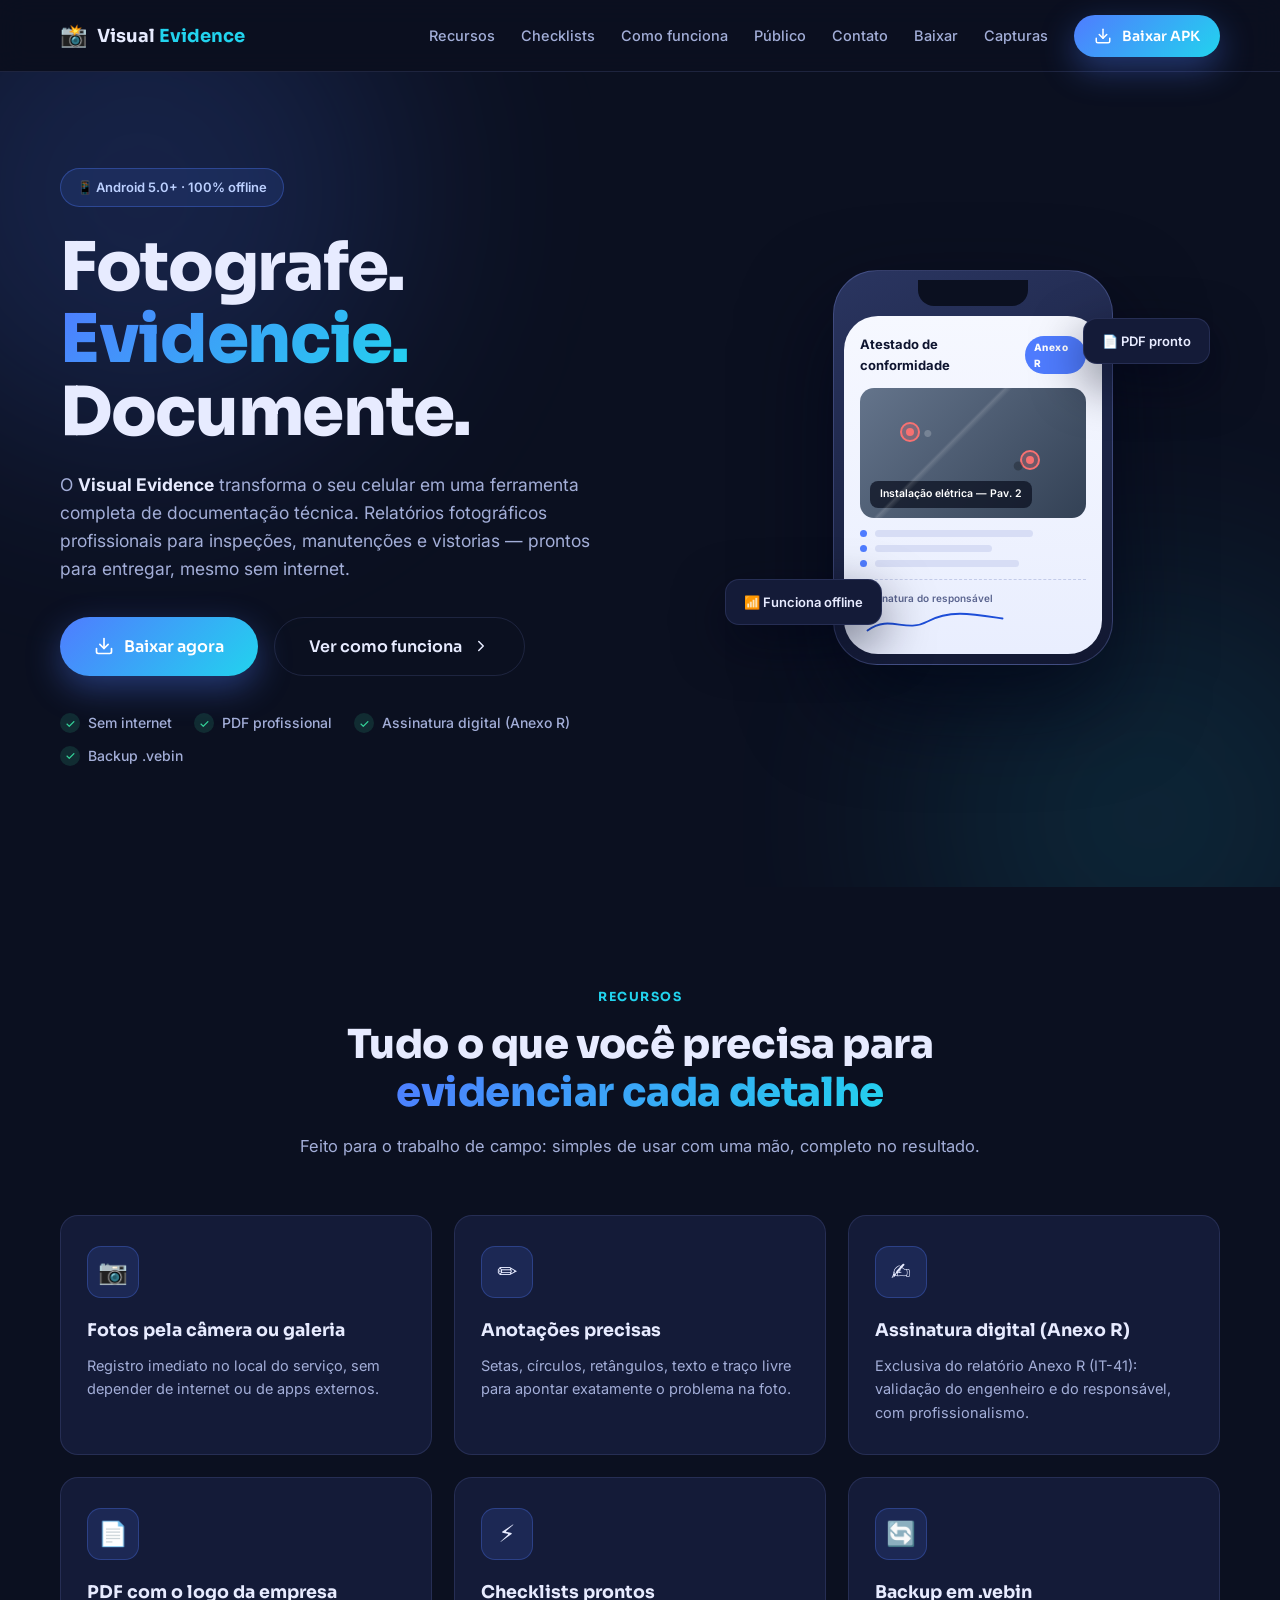
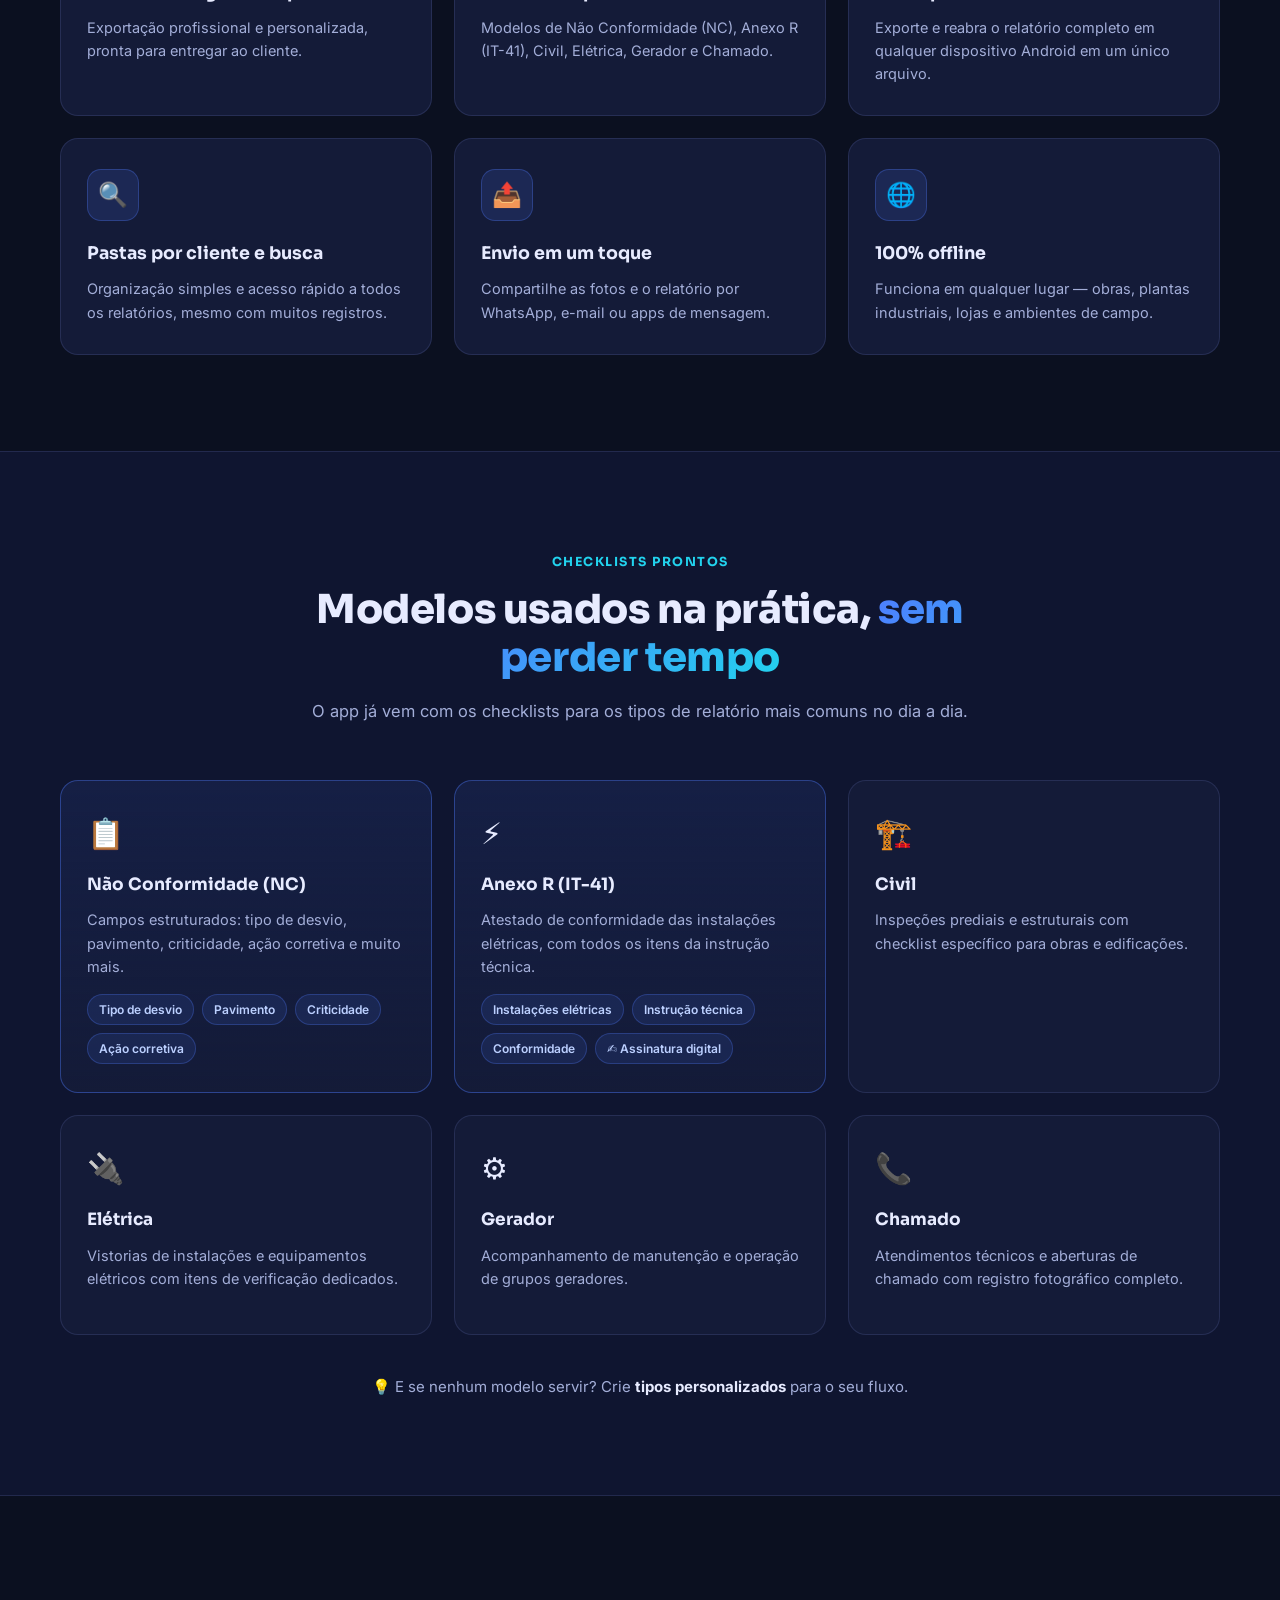
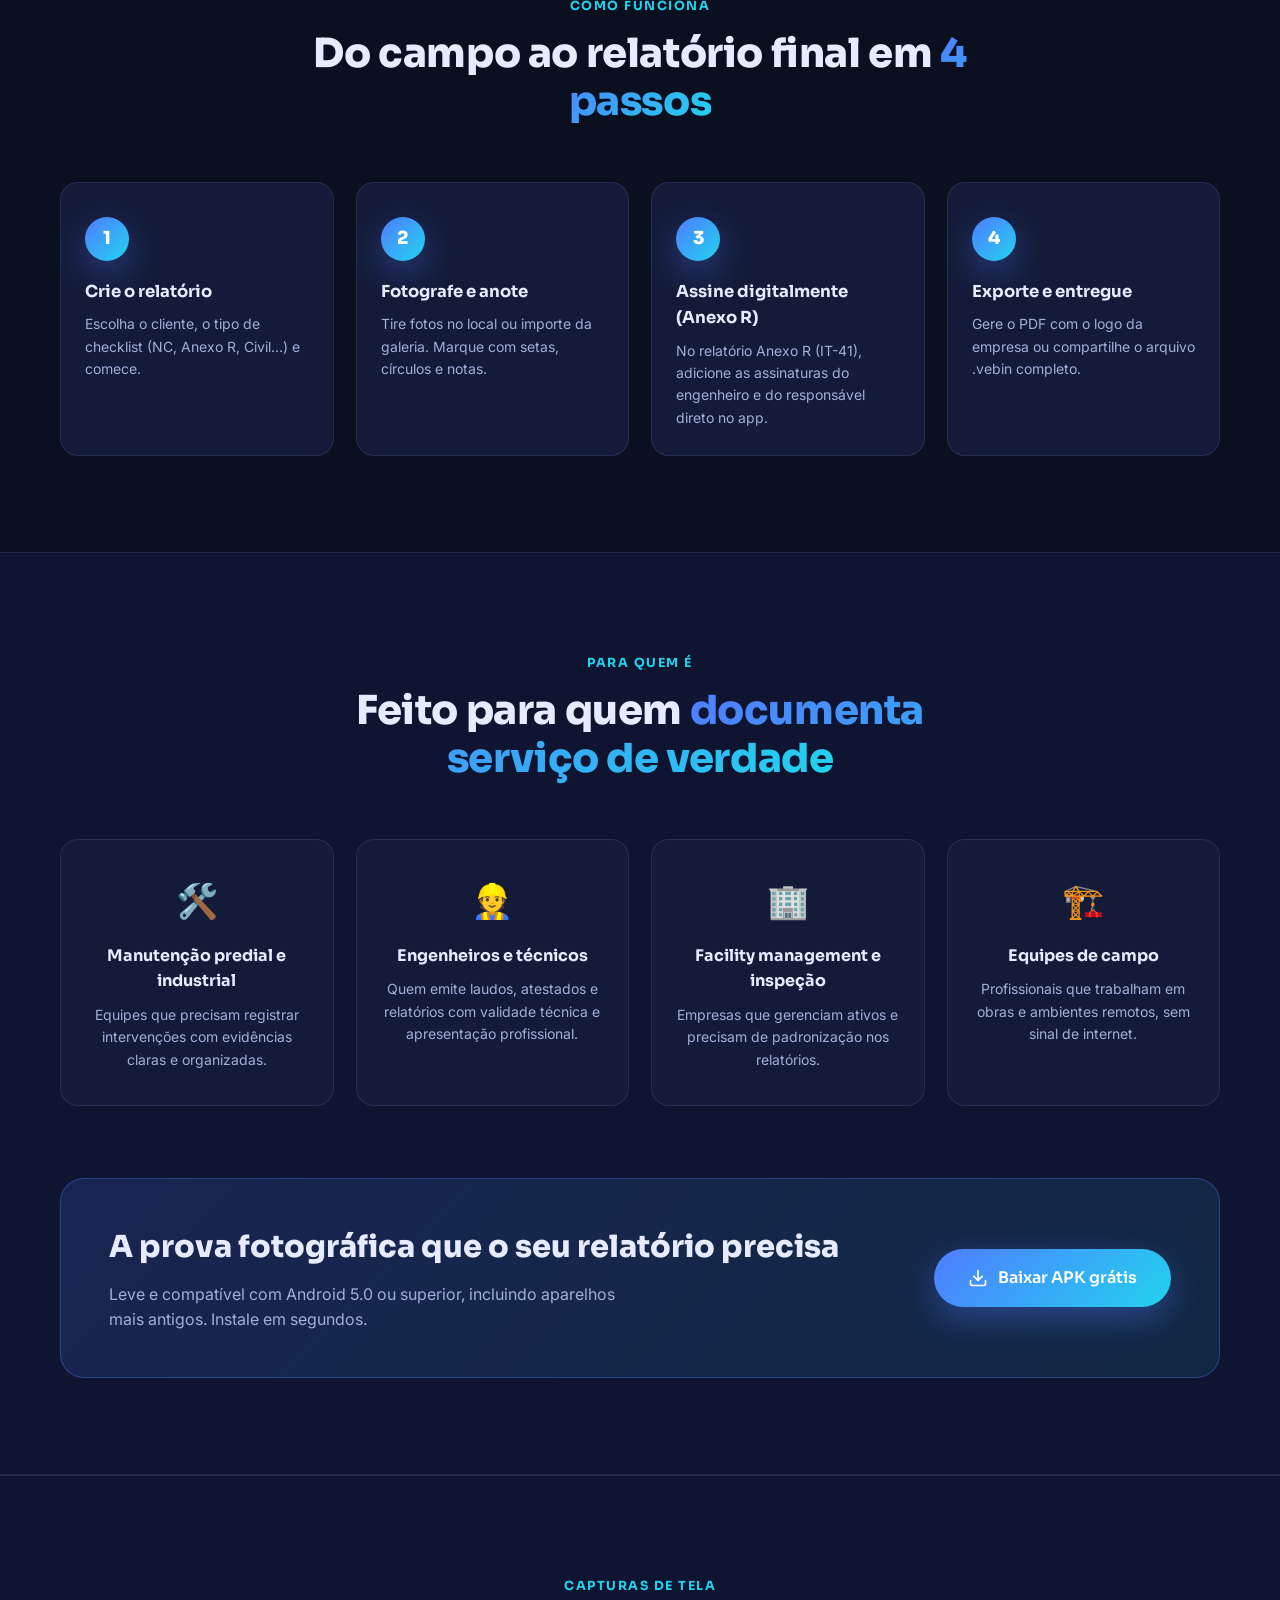
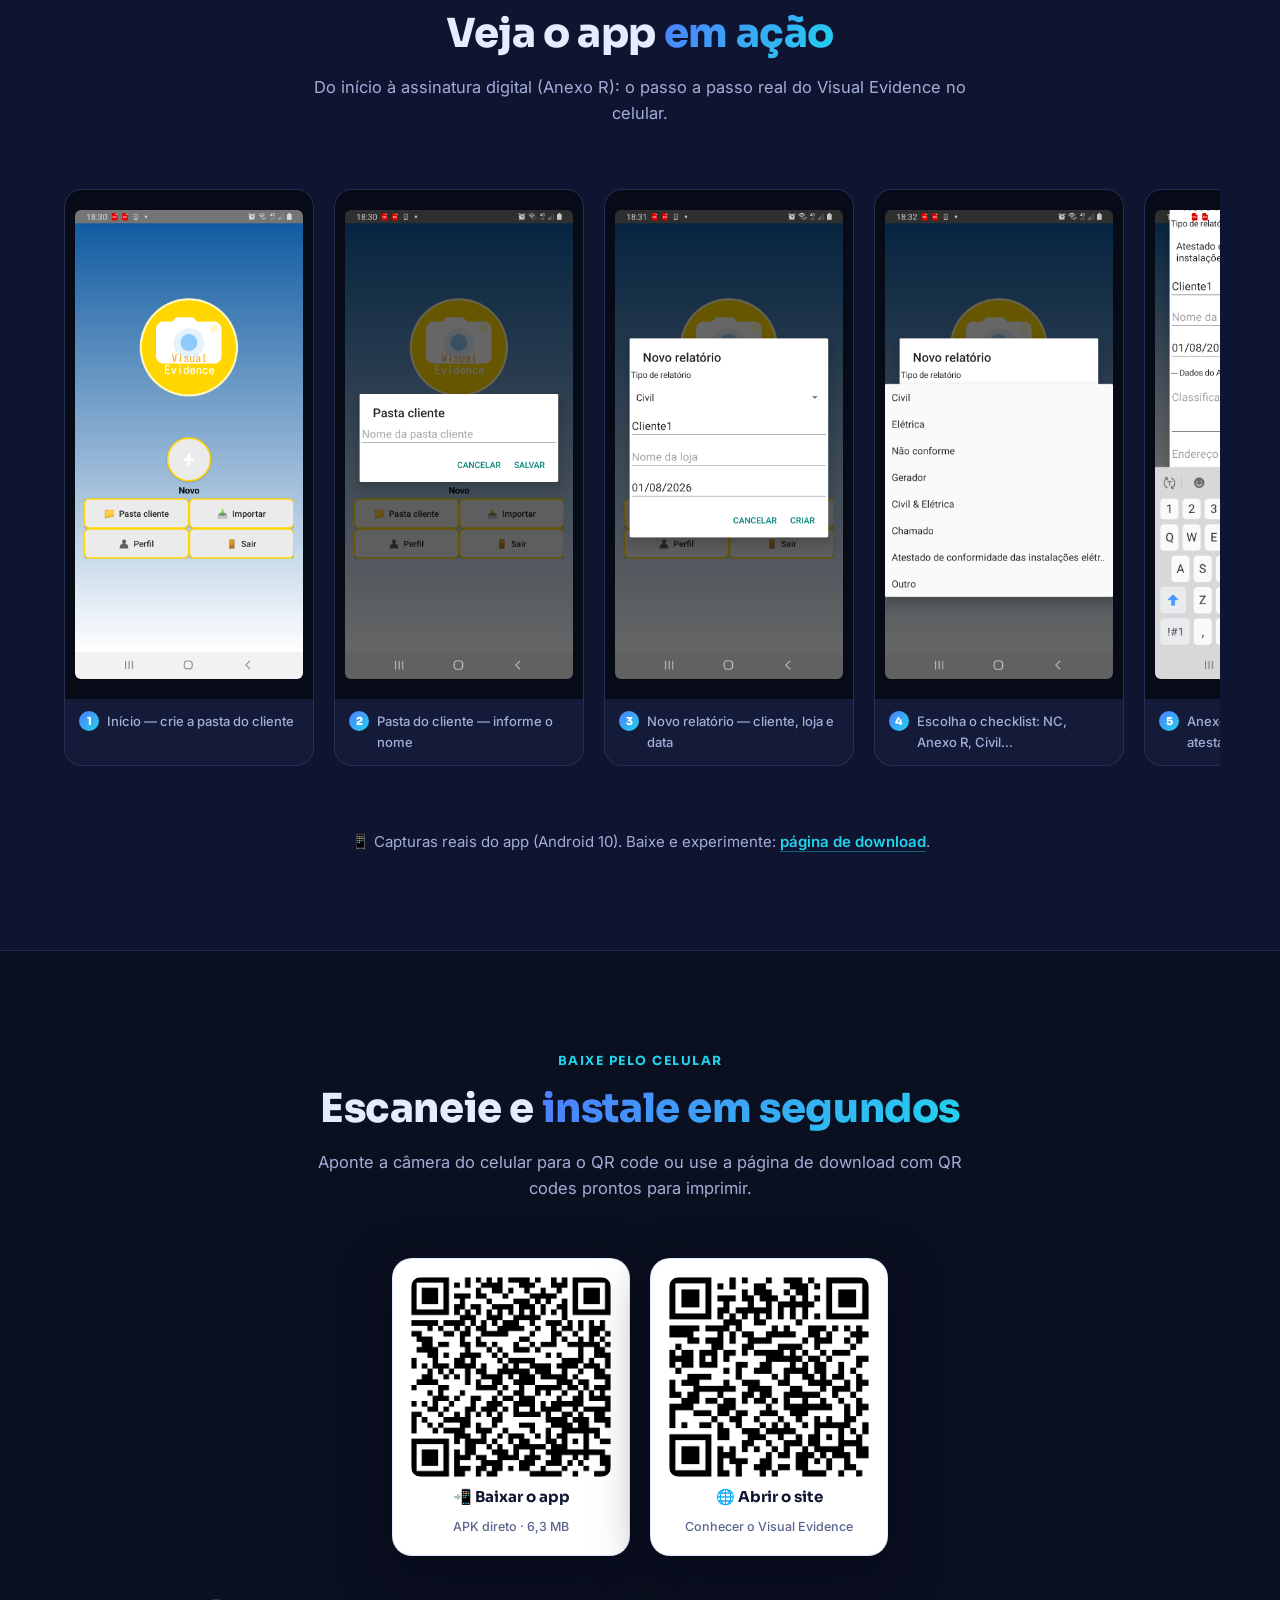
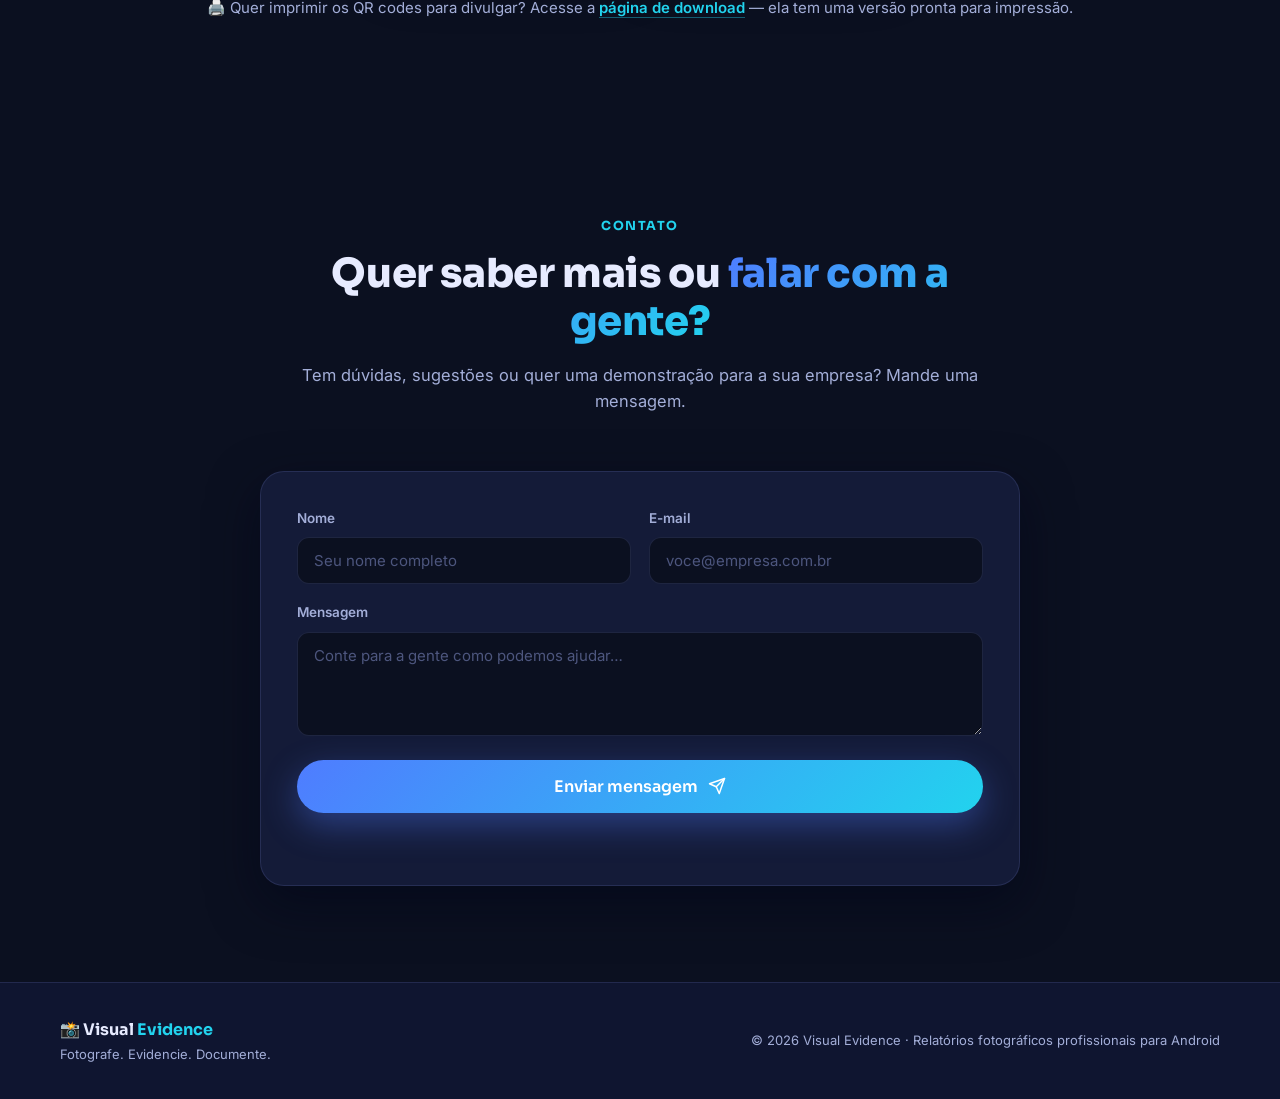
==== index.html @ e57c0613 "Adiciona galeria de capturas de tela do app" ====
<!DOCTYPE html>
<html lang="pt-BR">
<head>
  <meta charset="UTF-8" />
  <meta name="viewport" content="width=device-width, initial-scale=1.0" />
  <title>Visual Evidence — Evidência fotográfica profissional</title>
  <meta name="description" content="Visual Evidence é o app de relatórios fotográficos para inspeção e manutenção. Fotografe no local, anote, assine digitalmente e exporte em PDF profissional — 100% offline, direto do seu celular." />
  <script>document.documentElement.classList.add("js");</script>
  <link rel="preconnect" href="https://fonts.googleapis.com" />
  <link rel="preconnect" href="https://fonts.gstatic.com" crossorigin />
  <link href="https://fonts.googleapis.com/css2?family=Sora:wght@400;600;700;800&family=Inter:wght@400;500;600;700&display=swap" rel="stylesheet" />
  <link rel="stylesheet" href="css/styles.css" />
</head>
<body>
  <!-- Barra de navegação -->
  <header class="nav" id="nav">
    <div class="container nav__inner">
      <a href="#inicio" class="nav__brand" aria-label="Visual Evidence — início">
        <span class="nav__logo">📸</span>
        <span class="nav__name">Visual <strong>Evidence</strong></span>
      </a>
      <nav class="nav__menu" id="menu" aria-label="Navegação principal">
        <a href="#recursos" class="nav__link">Recursos</a>
        <a href="#checklists" class="nav__link">Checklists</a>
        <a href="#como-funciona" class="nav__link">Como funciona</a>
        <a href="#publico" class="nav__link">Público</a>
        <a href="#contato" class="nav__link">Contato</a>
        <a href="baixar.html" class="nav__link">Baixar</a>
        <a href="#capturas" class="nav__link">Capturas</a>
        <a href="downloads/VisualEvidence-v1.0.apk" class="btn btn--primary nav__cta" download>
          <svg viewBox="0 0 24 24" width="18" height="18" fill="none" stroke="currentColor" stroke-width="2" stroke-linecap="round" stroke-linejoin="round" aria-hidden="true"><path d="M21 15v4a2 2 0 0 1-2 2H5a2 2 0 0 1-2-2v-4"/><polyline points="7 10 12 15 17 10"/><line x1="12" y1="15" x2="12" y2="3"/></svg>
          Baixar APK
        </a>
      </nav>
      <button class="nav__toggle" id="navToggle" aria-label="Abrir menu" aria-expanded="false">
        <span></span><span></span><span></span>
      </button>
    </div>
  </header>

  <main>
    <!-- Hero -->
    <section class="hero" id="inicio">
      <div class="hero__glow hero__glow--1"></div>
      <div class="hero__glow hero__glow--2"></div>
      <div class="container hero__inner">
        <div class="hero__content">
          <span class="badge">📱 Android 5.0+ · 100% offline</span>
          <h1 class="hero__title">
            Fotografe.<br />
            <span class="hero__accent">Evidencie.</span><br />
            Documente.
          </h1>
          <p class="hero__subtitle">
            O <strong>Visual Evidence</strong> transforma o seu celular em uma ferramenta completa de
            documentação técnica. Relatórios fotográficos profissionais para inspeções, manutenções e
            vistorias — prontos para entregar, mesmo sem internet.
          </p>
          <div class="hero__actions">
            <a href="downloads/VisualEvidence-v1.0.apk" class="btn btn--primary btn--lg" download>
              <svg viewBox="0 0 24 24" width="20" height="20" fill="none" stroke="currentColor" stroke-width="2" stroke-linecap="round" stroke-linejoin="round" aria-hidden="true"><path d="M21 15v4a2 2 0 0 1-2 2H5a2 2 0 0 1-2-2v-4"/><polyline points="7 10 12 15 17 10"/><line x1="12" y1="15" x2="12" y2="3"/></svg>
              Baixar agora
            </a>
            <a href="#como-funciona" class="btn btn--ghost btn--lg">
              Ver como funciona
              <svg viewBox="0 0 24 24" width="18" height="18" fill="none" stroke="currentColor" stroke-width="2" stroke-linecap="round" stroke-linejoin="round" aria-hidden="true"><polyline points="9 18 15 12 9 6"/></svg>
            </a>
          </div>
          <ul class="hero__meta">
            <li><span>✓</span> Sem internet</li>
            <li><span>✓</span> PDF profissional</li>
            <li><span>✓</span> Assinatura digital (Anexo R)</li>
            <li><span>✓</span> Backup .vebin</li>
          </ul>
        </div>

        <div class="hero__phone" aria-hidden="true">
          <div class="phone">
            <div class="phone__notch"></div>
            <div class="phone__screen">
              <div class="phone__header">
                <span>Atestado de conformidade</span>
                <span class="phone__pill">Anexo R</span>
              </div>
              <div class="phone__photo">
                <span class="phone__pin phone__pin--1"></span>
                <span class="phone__pin phone__pin--2"></span>
                <span class="phone__label">Instalação elétrica — Pav. 2</span>
              </div>
              <div class="phone__rows">
                <div class="phone__row"><span class="phone__dot"></span><i style="width:70%"></i></div>
                <div class="phone__row"><span class="phone__dot"></span><i style="width:52%"></i></div>
                <div class="phone__row"><span class="phone__dot"></span><i style="width:64%"></i></div>
              </div>
              <div class="phone__sign">
                <span>Assinatura do responsável</span>
                <svg viewBox="0 0 200 40" width="150" height="30"><path d="M10 30 C 40 8, 60 34, 90 18 S 150 8, 190 14" fill="none" stroke="#1d4ed8" stroke-width="2.5" stroke-linecap="round"/></svg>
              </div>
            </div>
          </div>
          <div class="hero__float hero__float--pdf">📄 PDF pronto</div>
          <div class="hero__float hero__float--offline">📶 Funciona offline</div>
        </div>
      </div>
    </section>

    <!-- Recursos -->
    <section class="section" id="recursos">
      <div class="container">
        <div class="section__head">
          <span class="section__tag">Recursos</span>
          <h2 class="section__title">Tudo o que você precisa para <span class="text-accent">evidenciar cada detalhe</span></h2>
          <p class="section__sub">Feito para o trabalho de campo: simples de usar com uma mão, completo no resultado.</p>
        </div>

        <div class="features">
          <article class="feature reveal">
            <div class="feature__icon">📷</div>
            <h3>Fotos pela câmera ou galeria</h3>
            <p>Registro imediato no local do serviço, sem depender de internet ou de apps externos.</p>
          </article>
          <article class="feature reveal">
            <div class="feature__icon">✏️</div>
            <h3>Anotações precisas</h3>
            <p>Setas, círculos, retângulos, texto e traço livre para apontar exatamente o problema na foto.</p>
          </article>
          <article class="feature reveal">
            <div class="feature__icon">✍️</div>
            <h3>Assinatura digital (Anexo R)</h3>
            <p>Exclusiva do relatório Anexo R (IT-41): validação do engenheiro e do responsável, com profissionalismo.</p>
          </article>
          <article class="feature reveal">
            <div class="feature__icon">📄</div>
            <h3>PDF com o logo da empresa</h3>
            <p>Exportação profissional e personalizada, pronta para entregar ao cliente.</p>
          </article>
          <article class="feature reveal">
            <div class="feature__icon">⚡</div>
            <h3>Checklists prontos</h3>
            <p>Modelos de Não Conformidade (NC), Anexo R (IT-41), Civil, Elétrica, Gerador e Chamado.</p>
          </article>
          <article class="feature reveal">
            <div class="feature__icon">🔄</div>
            <h3>Backup em .vebin</h3>
            <p>Exporte e reabra o relatório completo em qualquer dispositivo Android em um único arquivo.</p>
          </article>
          <article class="feature reveal">
            <div class="feature__icon">🔍</div>
            <h3>Pastas por cliente e busca</h3>
            <p>Organização simples e acesso rápido a todos os relatórios, mesmo com muitos registros.</p>
          </article>
          <article class="feature reveal">
            <div class="feature__icon">📤</div>
            <h3>Envio em um toque</h3>
            <p>Compartilhe as fotos e o relatório por WhatsApp, e-mail ou apps de mensagem.</p>
          </article>
          <article class="feature reveal">
            <div class="feature__icon">🌐</div>
            <h3>100% offline</h3>
            <p>Funciona em qualquer lugar — obras, plantas industriais, lojas e ambientes de campo.</p>
          </article>
        </div>
      </div>
    </section>

    <!-- Checklists -->
    <section class="section section--alt" id="checklists">
      <div class="container">
        <div class="section__head">
          <span class="section__tag">Checklists prontos</span>
          <h2 class="section__title">Modelos usados na prática, <span class="text-accent">sem perder tempo</span></h2>
          <p class="section__sub">O app já vem com os checklists para os tipos de relatório mais comuns no dia a dia.</p>
        </div>

        <div class="checklists">
          <article class="checklist checklist--featured reveal">
            <div class="checklist__icon">📋</div>
            <h3>Não Conformidade (NC)</h3>
            <p>Campos estruturados: tipo de desvio, pavimento, criticidade, ação corretiva e muito mais.</p>
            <ul class="checklist__tags">
              <li>Tipo de desvio</li>
              <li>Pavimento</li>
              <li>Criticidade</li>
              <li>Ação corretiva</li>
            </ul>
          </article>
          <article class="checklist checklist--featured reveal">
            <div class="checklist__icon">⚡</div>
            <h3>Anexo R (IT-41)</h3>
            <p>Atestado de conformidade das instalações elétricas, com todos os itens da instrução técnica.</p>
            <ul class="checklist__tags">
              <li>Instalações elétricas</li>
              <li>Instrução técnica</li>
              <li>Conformidade</li>
              <li>✍️ Assinatura digital</li>
            </ul>
          </article>
          <article class="checklist reveal">
            <div class="checklist__icon">🏗️</div>
            <h3>Civil</h3>
            <p>Inspeções prediais e estruturais com checklist específico para obras e edificações.</p>
          </article>
          <article class="checklist reveal">
            <div class="checklist__icon">🔌</div>
            <h3>Elétrica</h3>
            <p>Vistorias de instalações e equipamentos elétricos com itens de verificação dedicados.</p>
          </article>
          <article class="checklist reveal">
            <div class="checklist__icon">⚙️</div>
            <h3>Gerador</h3>
            <p>Acompanhamento de manutenção e operação de grupos geradores.</p>
          </article>
          <article class="checklist reveal">
            <div class="checklist__icon">📞</div>
            <h3>Chamado</h3>
            <p>Atendimentos técnicos e aberturas de chamado com registro fotográfico completo.</p>
          </article>
        </div>

        <p class="section__note">💡 E se nenhum modelo servir? Crie <strong>tipos personalizados</strong> para o seu fluxo.</p>
      </div>
    </section>

    <!-- Como funciona -->
    <section class="section" id="como-funciona">
      <div class="container">
        <div class="section__head">
          <span class="section__tag">Como funciona</span>
          <h2 class="section__title">Do campo ao relatório final em <span class="text-accent">4 passos</span></h2>
        </div>

        <div class="steps">
          <article class="step reveal">
            <span class="step__num">1</span>
            <h3>Crie o relatório</h3>
            <p>Escolha o cliente, o tipo de checklist (NC, Anexo R, Civil…) e comece.</p>
          </article>
          <article class="step reveal">
            <span class="step__num">2</span>
            <h3>Fotografe e anote</h3>
            <p>Tire fotos no local ou importe da galeria. Marque com setas, círculos e notas.</p>
          </article>
          <article class="step reveal">
            <span class="step__num">3</span>
            <h3>Assine digitalmente (Anexo R)</h3>
            <p>No relatório Anexo R (IT-41), adicione as assinaturas do engenheiro e do responsável direto no app.</p>
          </article>
          <article class="step reveal">
            <span class="step__num">4</span>
            <h3>Exporte e entregue</h3>
            <p>Gere o PDF com o logo da empresa ou compartilhe o arquivo .vebin completo.</p>
          </article>
        </div>
      </div>
    </section>

    <!-- Público -->
    <section class="section section--alt" id="publico">
      <div class="container">
        <div class="section__head">
          <span class="section__tag">Para quem é</span>
          <h2 class="section__title">Feito para quem <span class="text-accent">documenta serviço de verdade</span></h2>
        </div>

        <div class="audience">
          <article class="audience__card reveal">
            <div class="audience__icon">🛠️</div>
            <h3>Manutenção predial e industrial</h3>
            <p>Equipes que precisam registrar intervenções com evidências claras e organizadas.</p>
          </article>
          <article class="audience__card reveal">
            <div class="audience__icon">👷</div>
            <h3>Engenheiros e técnicos</h3>
            <p>Quem emite laudos, atestados e relatórios com validade técnica e apresentação profissional.</p>
          </article>
          <article class="audience__card reveal">
            <div class="audience__icon">🏢</div>
            <h3>Facility management e inspeção</h3>
            <p>Empresas que gerenciam ativos e precisam de padronização nos relatórios.</p>
          </article>
          <article class="audience__card reveal">
            <div class="audience__icon">🏗️</div>
            <h3>Equipes de campo</h3>
            <p>Profissionais que trabalham em obras e ambientes remotos, sem sinal de internet.</p>
          </article>
        </div>

        <!-- CTA -->
        <div class="cta">
          <div>
            <h2 class="cta__title">A prova fotográfica que o seu relatório precisa</h2>
            <p class="cta__text">Leve e compatível com Android 5.0 ou superior, incluindo aparelhos mais antigos. Instale em segundos.</p>
          </div>
          <a href="downloads/VisualEvidence-v1.0.apk" class="btn btn--primary btn--lg" download>
            <svg viewBox="0 0 24 24" width="20" height="20" fill="none" stroke="currentColor" stroke-width="2" stroke-linecap="round" stroke-linejoin="round" aria-hidden="true"><path d="M21 15v4a2 2 0 0 1-2 2H5a2 2 0 0 1-2-2v-4"/><polyline points="7 10 12 15 17 10"/><line x1="12" y1="15" x2="12" y2="3"/></svg>
            Baixar APK grátis
          </a>
        </div>
      </div>
    </section>

    <!-- Capturas de tela -->
    <section class="section section--alt" id="capturas">
      <div class="container">
        <div class="section__head">
          <span class="section__tag">Capturas de tela</span>
          <h2 class="section__title">Veja o app <span class="text-accent">em ação</span></h2>
          <p class="section__sub">Do início à assinatura digital (Anexo R): o passo a passo real do Visual Evidence no celular.</p>
        </div>

        <div class="shots">
          <figure class="shot">
            <div class="shot__screen"><img src="img/screenshots/tela-1-inicio.png" alt="Tela inicial do Visual Evidence" loading="lazy" /></div>
            <figcaption class="shot__caption"><span class="shot__num">1</span> Início — crie a pasta do cliente</figcaption>
          </figure>
          <figure class="shot">
            <div class="shot__screen"><img src="img/screenshots/tela-2-novo-relatorio.png" alt="Diálogo para criar a pasta do cliente" loading="lazy" /></div>
            <figcaption class="shot__caption"><span class="shot__num">2</span> Pasta do cliente — informe o nome</figcaption>
          </figure>
          <figure class="shot">
            <div class="shot__screen"><img src="img/screenshots/tela-3-novo-relatorio.png" alt="Diálogo de novo relatório com dados básicos" loading="lazy" /></div>
            <figcaption class="shot__caption"><span class="shot__num">3</span> Novo relatório — cliente, loja e data</figcaption>
          </figure>
          <figure class="shot">
            <div class="shot__screen"><img src="img/screenshots/tela-4-tipos-checklist.png" alt="Lista de tipos de checklist do Visual Evidence" loading="lazy" /></div>
            <figcaption class="shot__caption"><span class="shot__num">4</span> Escolha o checklist: NC, Anexo R, Civil…</figcaption>
          </figure>
          <figure class="shot">
            <div class="shot__screen"><img src="img/screenshots/tela-5-relatorio.png" alt="Campos específicos do relatório Anexo R" loading="lazy" /></div>
            <figcaption class="shot__caption"><span class="shot__num">5</span> Anexo R (IT-41) — dados do atestado</figcaption>
          </figure>
          <figure class="shot">
            <div class="shot__screen"><img src="img/screenshots/tela-6-relatorio-criado.png" alt="Editor do relatório Anexo R com itens de verificação" loading="lazy" /></div>
            <figcaption class="shot__caption"><span class="shot__num">6</span> Anexo R — itens com foto e observação</figcaption>
          </figure>
          <figure class="shot">
            <div class="shot__screen"><img src="img/screenshots/tela-7-perfil.png" alt="Tela de perfil com logotipo da empresa" loading="lazy" /></div>
            <figcaption class="shot__caption"><span class="shot__num">7</span> Perfil — logo da empresa e dados</figcaption>
          </figure>
          <figure class="shot">
            <div class="shot__screen"><img src="img/screenshots/tela-8-menu-assinatura.png" alt="Menu para escolher quem assina o relatório Anexo R" loading="lazy" /></div>
            <figcaption class="shot__caption"><span class="shot__num">8</span> Assinatura — escolha quem assina</figcaption>
          </figure>
          <figure class="shot">
            <div class="shot__screen"><img src="img/screenshots/tela-9-assinatura-engenheiro.png" alt="Painel de assinatura digital do engenheiro" loading="lazy" /></div>
            <figcaption class="shot__caption"><span class="shot__num">9</span> Assinatura do engenheiro — desenhe e salve</figcaption>
          </figure>
        </div>

        <p class="section__note">📱 Capturas reais do app (Android 10). Baixe e experimente: <a href="baixar.html" class="link-accent">página de download</a>.</p>
      </div>
    </section>

    <!-- Baixar pelo celular -->
    <section class="section" id="baixar">
      <div class="container">
        <div class="section__head">
          <span class="section__tag">Baixe pelo celular</span>
          <h2 class="section__title">Escaneie e <span class="text-accent">instale em segundos</span></h2>
          <p class="section__sub">Aponte a câmera do celular para o QR code ou use a página de download com QR codes prontos para imprimir.</p>
        </div>

        <div class="qr-grid">
          <div class="qr-card">
            <img src="img/qr-apk.png" alt="QR code para baixar o APK do Visual Evidence" width="220" height="220" loading="lazy" />
            <p class="qr-card__label">📲 Baixar o app</p>
            <p class="qr-card__hint">APK direto · 6,3 MB</p>
          </div>
          <div class="qr-card">
            <img src="img/qr-site.png" alt="QR code para abrir o site do Visual Evidence" width="220" height="220" loading="lazy" />
            <p class="qr-card__label">🌐 Abrir o site</p>
            <p class="qr-card__hint">Conhecer o Visual Evidence</p>
          </div>
        </div>

        <p class="section__note">🖨️ Quer imprimir os QR codes para divulgar? Acesse a <a href="baixar.html" class="link-accent">página de download</a> — ela tem uma versão pronta para impressão.</p>
      </div>
    </section>

    <!-- Contato -->
    <section class="section" id="contato">
      <div class="container container--narrow">
        <div class="section__head">
          <span class="section__tag">Contato</span>
          <h2 class="section__title">Quer saber mais ou <span class="text-accent">falar com a gente?</span></h2>
          <p class="section__sub">Tem dúvidas, sugestões ou quer uma demonstração para a sua empresa? Mande uma mensagem.</p>
        </div>

        <form class="contact" id="contactForm" novalidate>
          <div class="contact__grid">
            <div class="field">
              <label for="nome">Nome</label>
              <input type="text" id="nome" name="nome" placeholder="Seu nome completo" required />
            </div>
            <div class="field">
              <label for="email">E-mail</label>
              <input type="email" id="email" name="email" placeholder="voce@empresa.com.br" required />
            </div>
          </div>
          <div class="field">
            <label for="mensagem">Mensagem</label>
            <textarea id="mensagem" name="mensagem" rows="4" placeholder="Conte para a gente como podemos ajudar…" required></textarea>
          </div>
          <button type="submit" class="btn btn--primary btn--lg contact__submit">
            Enviar mensagem
            <svg viewBox="0 0 24 24" width="18" height="18" fill="none" stroke="currentColor" stroke-width="2" stroke-linecap="round" stroke-linejoin="round" aria-hidden="true"><line x1="22" y1="2" x2="11" y2="13"/><polygon points="22 2 15 22 11 13 2 9 22 2"/></svg>
          </button>
          <p class="contact__status" id="contactStatus" role="status" aria-live="polite"></p>
        </form>
      </div>
    </section>
  </main>

  <!-- Rodapé -->
  <footer class="footer">
    <div class="container footer__inner">
      <div>
        <p class="footer__brand">📸 Visual <strong>Evidence</strong></p>
        <p class="footer__tag">Fotografe. Evidencie. Documente.</p>
      </div>
      <p class="footer__copy">© 2026 Visual Evidence · Relatórios fotográficos profissionais para Android</p>
    </div>
  </footer>

  <a href="#inicio" class="back-to-top" id="backToTop" aria-label="Voltar ao topo">↑</a>

  <script src="js/main.js"></script>
</body>
</html>
---- css/styles.css ----
/* ============================================================
   Visual Evidence — Folha de estilos
   ============================================================ */

:root {
  --bg: #0b1020;
  --bg-alt: #0f1530;
  --bg-card: #141b38;
  --bg-card-hover: #182147;
  --border: rgba(148, 163, 255, 0.14);
  --text: #e7ebff;
  --text-dim: #a3aed8;
  --accent: #4f7cff;
  --accent-2: #22d3ee;
  --accent-grad: linear-gradient(135deg, #4f7cff 0%, #22d3ee 100%);
  --success: #34d399;
  --danger: #f87171;
  --radius: 18px;
  --radius-sm: 12px;
  --shadow: 0 18px 50px rgba(2, 6, 23, 0.55);
  --shadow-accent: 0 12px 34px rgba(79, 124, 255, 0.38);
  --font-head: "Sora", system-ui, sans-serif;
  --font-body: "Inter", system-ui, sans-serif;
  --nav-h: 72px;
}

* { margin: 0; padding: 0; box-sizing: border-box; }

html { scroll-behavior: smooth; }

body {
  font-family: var(--font-body);
  background: var(--bg);
  color: var(--text);
  line-height: 1.6;
  overflow-x: hidden;
}

.container {
  width: min(1160px, 92%);
  margin-inline: auto;
}

.container--narrow { width: min(760px, 92%); }

.text-accent {
  background: var(--accent-grad);
  -webkit-background-clip: text;
  background-clip: text;
  color: transparent;
}

/* ---------- Botões ---------- */
.btn {
  display: inline-flex;
  align-items: center;
  justify-content: center;
  gap: 10px;
  padding: 13px 26px;
  border-radius: 999px;
  font-family: var(--font-head);
  font-weight: 600;
  font-size: 15px;
  text-decoration: none;
  border: none;
  cursor: pointer;
  transition: transform 0.2s ease, box-shadow 0.25s ease, background 0.25s ease, border-color 0.25s ease;
  white-space: nowrap;
}

.btn--primary {
  background: var(--accent-grad);
  color: #fff;
  box-shadow: var(--shadow-accent);
}
.btn--primary:hover { transform: translateY(-2px); box-shadow: 0 18px 44px rgba(79, 124, 255, 0.5); }

.btn--ghost {
  background: transparent;
  color: var(--text);
  border: 1px solid var(--border);
}
.btn--ghost:hover { border-color: var(--accent-2); color: var(--accent-2); transform: translateY(-2px); }

.btn--lg { padding: 16px 34px; font-size: 16px; }

/* ---------- Navegação ---------- */
.nav {
  position: sticky;
  top: 0;
  z-index: 100;
  height: var(--nav-h);
  background: rgba(11, 16, 32, 0.82);
  backdrop-filter: blur(14px);
  -webkit-backdrop-filter: blur(14px);
  border-bottom: 1px solid var(--border);
}

.nav__inner { display: flex; align-items: center; justify-content: space-between; height: var(--nav-h); }

.nav__brand {
  display: inline-flex;
  align-items: center;
  gap: 10px;
  text-decoration: none;
  color: var(--text);
  font-family: var(--font-head);
  font-weight: 700;
  font-size: 18px;
}
.nav__brand strong { color: var(--accent-2); }
.nav__logo { font-size: 22px; }

.nav__menu { display: flex; align-items: center; gap: 26px; }

.nav__link {
  color: var(--text-dim);
  text-decoration: none;
  font-size: 14.5px;
  font-weight: 500;
  transition: color 0.2s ease;
}
.nav__link:hover { color: var(--text); }

.nav__cta { padding: 10px 20px; font-size: 14px; }

.nav__toggle {
  display: none;
  flex-direction: column;
  gap: 5px;
  background: none;
  border: none;
  cursor: pointer;
  padding: 8px;
}
.nav__toggle span {
  width: 24px;
  height: 2px;
  background: var(--text);
  border-radius: 2px;
  transition: transform 0.25s ease, opacity 0.25s ease;
}
.nav__toggle.open span:nth-child(1) { transform: translateY(7px) rotate(45deg); }
.nav__toggle.open span:nth-child(2) { opacity: 0; }
.nav__toggle.open span:nth-child(3) { transform: translateY(-7px) rotate(-45deg); }

/* ---------- Hero ---------- */
.hero {
  position: relative;
  padding: 96px 0 120px;
  overflow: hidden;
}

.hero__glow {
  position: absolute;
  border-radius: 50%;
  filter: blur(110px);
  opacity: 0.5;
  pointer-events: none;
}
.hero__glow--1 { width: 520px; height: 520px; background: rgba(79, 124, 255, 0.35); top: -140px; left: -120px; }
.hero__glow--2 { width: 460px; height: 460px; background: rgba(34, 211, 238, 0.22); bottom: -160px; right: -100px; }

.hero__inner {
  position: relative;
  display: grid;
  grid-template-columns: 1.1fr 0.9fr;
  gap: 60px;
  align-items: center;
}

.badge {
  display: inline-flex;
  align-items: center;
  gap: 8px;
  padding: 8px 16px;
  border-radius: 999px;
  background: rgba(79, 124, 255, 0.12);
  border: 1px solid rgba(79, 124, 255, 0.35);
  color: #bcd0ff;
  font-size: 13px;
  font-weight: 600;
  margin-bottom: 24px;
}

.hero__title {
  font-family: var(--font-head);
  font-size: clamp(2.6rem, 6vw, 4.2rem);
  font-weight: 800;
  line-height: 1.08;
  letter-spacing: -0.02em;
  margin-bottom: 22px;
}

.hero__accent {
  background: var(--accent-grad);
  -webkit-background-clip: text;
  background-clip: text;
  color: transparent;
}

.hero__subtitle { color: var(--text-dim); font-size: 17.5px; max-width: 34rem; margin-bottom: 34px; }
.hero__subtitle strong { color: var(--text); }

.hero__actions { display: flex; gap: 16px; flex-wrap: wrap; margin-bottom: 36px; }

.hero__meta { list-style: none; display: flex; flex-wrap: wrap; gap: 10px 22px; }
.hero__meta li { display: inline-flex; align-items: center; gap: 8px; font-size: 14px; color: var(--text-dim); font-weight: 500; }
.hero__meta li span {
  display: inline-flex;
  align-items: center;
  justify-content: center;
  width: 20px;
  height: 20px;
  border-radius: 50%;
  background: rgba(52, 211, 153, 0.15);
  color: var(--success);
  font-size: 12px;
}

/* ---------- Mockup de celular ---------- */
.hero__phone { position: relative; display: flex; justify-content: center; }

.phone {
  width: 280px;
  padding: 10px;
  border-radius: 44px;
  background: linear-gradient(160deg, #2a3560, #111730);
  border: 1px solid rgba(148, 163, 255, 0.25);
  box-shadow: 0 40px 90px rgba(2, 6, 23, 0.7);
  animation: float 6s ease-in-out infinite;
}

@keyframes float {
  0%, 100% { transform: translateY(0); }
  50% { transform: translateY(-14px); }
}

.phone__notch { width: 110px; height: 26px; background: #0b1020; border-radius: 0 0 16px 16px; margin: -1px auto 10px; }

.phone__screen {
  background: linear-gradient(180deg, #f6f8ff, #e9eefe);
  border-radius: 34px;
  padding: 18px 16px 16px;
  color: #0f1530;
  overflow: hidden;
}

.phone__header { display: flex; align-items: center; justify-content: space-between; margin-bottom: 12px; font-weight: 700; font-size: 13px; }
.phone__pill { background: #4f7cff; color: #fff; font-size: 10px; font-weight: 800; padding: 3px 9px; border-radius: 999px; letter-spacing: 0.5px; }

.phone__photo {
  position: relative;
  height: 130px;
  border-radius: 14px;
  background: linear-gradient(135deg, #64748b, #334155);
  overflow: hidden;
  margin-bottom: 12px;
  display: flex;
  align-items: flex-end;
  padding: 10px;
}
.phone__photo::after {
  content: "";
  position: absolute;
  inset: 0;
  background:
    linear-gradient(135deg, transparent 40%, rgba(255, 255, 255, 0.14) 41%, transparent 43%),
    radial-gradient(circle at 30% 35%, rgba(255, 255, 255, 0.2) 0 3px, transparent 4px),
    radial-gradient(circle at 70% 60%, rgba(0, 0, 0, 0.25) 0 4px, transparent 5px);
}

.phone__pin {
  position: absolute;
  width: 20px;
  height: 20px;
  border: 2.5px solid #f87171;
  border-radius: 50%;
  background: rgba(248, 113, 113, 0.25);
}
.phone__pin::after {
  content: "";
  position: absolute;
  inset: 4px;
  border-radius: 50%;
  background: #f87171;
}
.phone__pin--1 { top: 34px; left: 40px; }
.phone__pin--2 { top: 62px; right: 46px; }

.phone__label {
  position: relative;
  background: rgba(11, 16, 32, 0.75);
  color: #fff;
  font-size: 10.5px;
  font-weight: 600;
  padding: 5px 10px;
  border-radius: 8px;
}

.phone__rows { display: flex; flex-direction: column; gap: 8px; margin-bottom: 12px; }
.phone__row { display: flex; align-items: center; gap: 8px; }
.phone__dot { width: 7px; height: 7px; border-radius: 50%; background: #4f7cff; flex-shrink: 0; }
.phone__row i { display: block; height: 7px; border-radius: 99px; background: #d7ddf5; }

.phone__sign {
  border-top: 1px dashed #c3cbe9;
  padding-top: 10px;
  display: flex;
  flex-direction: column;
  gap: 2px;
  font-size: 10px;
  color: #5b6590;
  font-weight: 600;
}

.hero__float {
  position: absolute;
  display: inline-flex;
  align-items: center;
  gap: 8px;
  padding: 12px 18px;
  border-radius: 14px;
  background: var(--bg-card);
  border: 1px solid var(--border);
  font-size: 13px;
  font-weight: 600;
  box-shadow: var(--shadow);
  animation: float 6s ease-in-out infinite;
}
.hero__float--pdf { top: 12%; right: 2%; animation-delay: 1.2s; }
.hero__float--offline { bottom: 10%; left: 0; animation-delay: 2.4s; }

/* ---------- Seções ---------- */
.section { padding: 96px 0; }
.section--alt { background: var(--bg-alt); border-block: 1px solid var(--border); }

.section__head { text-align: center; max-width: 680px; margin: 0 auto 56px; }

.section__tag {
  display: inline-block;
  font-family: var(--font-head);
  font-size: 12.5px;
  font-weight: 700;
  letter-spacing: 0.12em;
  text-transform: uppercase;
  color: var(--accent-2);
  margin-bottom: 14px;
}

.section__title {
  font-family: var(--font-head);
  font-size: clamp(1.7rem, 3.6vw, 2.5rem);
  font-weight: 800;
  letter-spacing: -0.01em;
  line-height: 1.2;
  margin-bottom: 16px;
}

.section__sub { color: var(--text-dim); font-size: 16.5px; }

.section__note { text-align: center; color: var(--text-dim); margin-top: 40px; font-size: 15px; }
.section__note strong { color: var(--text); }

/* ---------- Features ---------- */
.features {
  display: grid;
  grid-template-columns: repeat(3, 1fr);
  gap: 22px;
}

.feature {
  background: var(--bg-card);
  border: 1px solid var(--border);
  border-radius: var(--radius);
  padding: 30px 26px;
  transition: transform 0.25s ease, border-color 0.25s ease, background 0.25s ease, box-shadow 0.25s ease;
}
.feature:hover {
  transform: translateY(-6px);
  background: var(--bg-card-hover);
  border-color: rgba(79, 124, 255, 0.45);
  box-shadow: var(--shadow);
}

.feature__icon {
  width: 52px;
  height: 52px;
  display: flex;
  align-items: center;
  justify-content: center;
  font-size: 24px;
  border-radius: 14px;
  background: rgba(79, 124, 255, 0.14);
  border: 1px solid rgba(79, 124, 255, 0.3);
  margin-bottom: 18px;
}

.feature h3 { font-family: var(--font-head); font-size: 17.5px; font-weight: 700; margin-bottom: 10px; }
.feature p { color: var(--text-dim); font-size: 14.5px; }

/* ---------- Checklists ---------- */
.checklists {
  display: grid;
  grid-template-columns: repeat(3, 1fr);
  gap: 22px;
}

.checklist {
  background: var(--bg-card);
  border: 1px solid var(--border);
  border-radius: var(--radius);
  padding: 28px 26px;
  transition: transform 0.25s ease, border-color 0.25s ease, box-shadow 0.25s ease;
}
.checklist:hover { transform: translateY(-5px); border-color: rgba(34, 211, 238, 0.4); box-shadow: var(--shadow); }

.checklist--featured {
  border-color: rgba(79, 124, 255, 0.4);
  background: linear-gradient(180deg, rgba(79, 124, 255, 0.1), var(--bg-card));
}

.checklist__icon { font-size: 30px; margin-bottom: 14px; }
.checklist h3 { font-family: var(--font-head); font-size: 17px; font-weight: 700; margin-bottom: 10px; }
.checklist p { color: var(--text-dim); font-size: 14.5px; margin-bottom: 16px; }

.checklist__tags { list-style: none; display: flex; flex-wrap: wrap; gap: 8px; }
.checklist__tags li {
  font-size: 12px;
  font-weight: 600;
  color: #bcd0ff;
  background: rgba(79, 124, 255, 0.12);
  border: 1px solid rgba(79, 124, 255, 0.28);
  padding: 5px 11px;
  border-radius: 999px;
}

/* ---------- Passos ---------- */
.steps {
  display: grid;
  grid-template-columns: repeat(4, 1fr);
  gap: 22px;
}

.step {
  position: relative;
  background: var(--bg-card);
  border: 1px solid var(--border);
  border-radius: var(--radius);
  padding: 34px 24px 26px;
  transition: transform 0.25s ease, border-color 0.25s ease;
}
.step:hover { transform: translateY(-5px); border-color: rgba(79, 124, 255, 0.45); }

.step__num {
  display: inline-flex;
  align-items: center;
  justify-content: center;
  width: 44px;
  height: 44px;
  border-radius: 50%;
  background: var(--accent-grad);
  color: #fff;
  font-family: var(--font-head);
  font-weight: 800;
  font-size: 18px;
  margin-bottom: 18px;
  box-shadow: var(--shadow-accent);
}

.step h3 { font-family: var(--font-head); font-size: 16.5px; font-weight: 700; margin-bottom: 8px; }
.step p { color: var(--text-dim); font-size: 14px; }

/* ---------- Público ---------- */
.audience {
  display: grid;
  grid-template-columns: repeat(4, 1fr);
  gap: 22px;
  margin-bottom: 72px;
}

.audience__card {
  text-align: center;
  background: var(--bg-card);
  border: 1px solid var(--border);
  border-radius: var(--radius);
  padding: 34px 22px;
  transition: transform 0.25s ease, border-color 0.25s ease;
}
.audience__card:hover { transform: translateY(-6px); border-color: rgba(34, 211, 238, 0.4); }

.audience__icon { font-size: 34px; margin-bottom: 14px; }
.audience__card h3 { font-family: var(--font-head); font-size: 16px; font-weight: 700; margin-bottom: 10px; }
.audience__card p { color: var(--text-dim); font-size: 14px; }

/* ---------- CTA ---------- */
.cta {
  display: flex;
  align-items: center;
  justify-content: space-between;
  gap: 30px;
  flex-wrap: wrap;
  background: linear-gradient(135deg, rgba(79, 124, 255, 0.16), rgba(34, 211, 238, 0.1));
  border: 1px solid rgba(79, 124, 255, 0.35);
  border-radius: 24px;
  padding: 44px 48px;
}

.cta__title { font-family: var(--font-head); font-size: clamp(1.4rem, 3vw, 1.9rem); font-weight: 800; margin-bottom: 10px; }
.cta__text { color: var(--text-dim); max-width: 34rem; }

/* ---------- Contato ---------- */
.contact {
  background: var(--bg-card);
  border: 1px solid var(--border);
  border-radius: 24px;
  padding: 36px;
  box-shadow: var(--shadow);
}

.contact__grid { display: grid; grid-template-columns: 1fr 1fr; gap: 18px; }

.field { margin-bottom: 18px; display: flex; flex-direction: column; }
.field label { font-size: 13.5px; font-weight: 600; color: var(--text-dim); margin-bottom: 8px; }

.field input,
.field textarea {
  font-family: var(--font-body);
  font-size: 15px;
  color: var(--text);
  background: var(--bg);
  border: 1px solid var(--border);
  border-radius: var(--radius-sm);
  padding: 13px 16px;
  outline: none;
  resize: vertical;
  transition: border-color 0.2s ease, box-shadow 0.2s ease;
}
.field input:focus,
.field textarea:focus {
  border-color: var(--accent);
  box-shadow: 0 0 0 4px rgba(79, 124, 255, 0.15);
}
.field input::placeholder,
.field textarea::placeholder { color: #4d567e; }

.field input.error,
.field textarea.error { border-color: var(--danger); }

.contact__submit { width: 100%; margin-top: 6px; }

.contact__status { margin-top: 14px; text-align: center; font-size: 14.5px; font-weight: 600; min-height: 22px; }
.contact__status.ok { color: var(--success); }
.contact__status.err { color: var(--danger); }

/* ---------- Rodapé ---------- */
.footer { border-top: 1px solid var(--border); padding: 34px 0; background: var(--bg-alt); }

.footer__inner { display: flex; align-items: center; justify-content: space-between; gap: 18px; flex-wrap: wrap; }
.footer__brand { font-family: var(--font-head); font-weight: 700; font-size: 16px; }
.footer__brand strong { color: var(--accent-2); }
.footer__tag { color: var(--text-dim); font-size: 13px; margin-top: 2px; }
.footer__copy { color: var(--text-dim); font-size: 13px; }

/* ---------- Botão voltar ao topo ---------- */
.back-to-top {
  position: fixed;
  right: 22px;
  bottom: 22px;
  width: 46px;
  height: 46px;
  display: flex;
  align-items: center;
  justify-content: center;
  border-radius: 50%;
  background: var(--accent-grad);
  color: #fff;
  font-size: 20px;
  text-decoration: none;
  box-shadow: var(--shadow-accent);
  opacity: 0;
  pointer-events: none;
  transform: translateY(12px);
  transition: opacity 0.3s ease, transform 0.3s ease;
  z-index: 90;
}
.back-to-top.visible { opacity: 1; pointer-events: auto; transform: translateY(0); }
.back-to-top:hover { transform: translateY(-3px); }

/* ---------- Revelação ao rolar (só esconde quando JS está ativo) ---------- */
.js .reveal {
  opacity: 0;
  transform: translateY(26px);
  transition: opacity 0.6s ease, transform 0.6s ease;
}
.js .reveal.visible { opacity: 1; transform: translateY(0); }

/* ---------- Responsivo ---------- */
@media (max-width: 1024px) {
  .features { grid-template-columns: repeat(2, 1fr); }
  .checklists { grid-template-columns: repeat(2, 1fr); }
  .steps { grid-template-columns: repeat(2, 1fr); }
  .audience { grid-template-columns: repeat(2, 1fr); }
  .hero__inner { grid-template-columns: 1fr; gap: 70px; }
  .hero__phone { order: -1; }
}

@media (max-width: 720px) {
  .nav__menu {
    position: fixed;
    inset: var(--nav-h) 0 auto 0;
    flex-direction: column;
    align-items: stretch;
    gap: 6px;
    background: rgba(11, 16, 32, 0.97);
    backdrop-filter: blur(14px);
    border-bottom: 1px solid var(--border);
    padding: 20px 6%;
    transform: translateY(-130%);
    transition: transform 0.3s ease;
    z-index: 99;
  }
  .nav__menu.open { transform: translateY(0); }
  .nav__link { padding: 12px 8px; border-radius: 10px; }
  .nav__link:hover { background: rgba(79, 124, 255, 0.12); }
  .nav__cta { margin-top: 10px; justify-content: center; }
  .nav__toggle { display: flex; }

  .features { grid-template-columns: 1fr; }
  .checklists { grid-template-columns: 1fr; }
  .steps { grid-template-columns: 1fr; }
  .audience { grid-template-columns: 1fr; }
  .contact__grid { grid-template-columns: 1fr; }

  .hero { padding: 56px 0 80px; }
  .cta { padding: 32px 26px; }
  .hero__float { font-size: 12px; padding: 10px 14px; }
  .hero__float--pdf { right: 0; }
}

@media (prefers-reduced-motion: reduce) {
  * { animation: none !important; transition: none !important; }
  html { scroll-behavior: auto; }
}

/* ---------- Galeria de capturas ---------- */
section[id] { scroll-margin-top: calc(var(--nav-h) + 14px); }

.shots {
  display: flex;
  gap: 20px;
  overflow-x: auto;
  padding: 6px 4px 24px;
  scroll-snap-type: x proximity;
  -webkit-overflow-scrolling: touch;
}

.shot {
  flex: 0 0 250px;
  scroll-snap-align: center;
  background: var(--bg-card);
  border: 1px solid var(--border);
  border-radius: var(--radius);
  overflow: hidden;
  transition: transform 0.25s ease, border-color 0.25s ease, box-shadow 0.25s ease;
}
.shot:hover { transform: translateY(-6px); border-color: rgba(79, 124, 255, 0.45); box-shadow: var(--shadow); }

.shot__screen {
  aspect-ratio: 9 / 18.5;
  background: #070b18;
  display: flex;
  align-items: center;
  justify-content: center;
  padding: 10px;
}
.shot__screen img { max-width: 100%; max-height: 100%; object-fit: contain; display: block; border-radius: 6px; }

.shot__caption {
  display: flex;
  align-items: flex-start;
  gap: 8px;
  padding: 12px 14px;
  font-size: 13px;
  color: var(--text-dim);
  font-weight: 500;
}

.shot__num {
  flex-shrink: 0;
  width: 20px;
  height: 20px;
  display: inline-flex;
  align-items: center;
  justify-content: center;
  border-radius: 50%;
  background: var(--accent-grad);
  color: #fff;
  font-family: var(--font-head);
  font-weight: 800;
  font-size: 11px;
}

.shots::-webkit-scrollbar { height: 8px; }
.shots::-webkit-scrollbar-thumb { background: rgba(79, 124, 255, 0.35); border-radius: 99px; }

/* ---------- Página de download / QR codes ---------- */
.download-hero { padding-bottom: 90px; }

.qr-grid {
  display: flex;
  flex-wrap: wrap;
  gap: 20px;
  justify-content: center;
}

.qr-card {
  display: flex;
  flex-direction: column;
  align-items: center;
  gap: 8px;
  background: #fff;
  border-radius: 20px;
  padding: 18px;
  box-shadow: var(--shadow);
  border: 1px solid rgba(148, 163, 255, 0.25);
}

.qr-card img {
  width: 200px;
  height: 200px;
  border-radius: 10px;
  display: block;
}

.qr-card__label { font-family: var(--font-head); font-weight: 700; font-size: 15px; color: #0f1530; }
.qr-card__hint { font-size: 12.5px; color: #5b6590; font-weight: 500; }

.link-accent {
  color: var(--accent-2);
  font-weight: 600;
  text-decoration: none;
  border-bottom: 1px solid rgba(34, 211, 238, 0.4);
  transition: border-color 0.2s ease;
}
.link-accent:hover { border-bottom-color: var(--accent-2); }

/* ---------- Passos de instalação ---------- */
.install-steps {
  counter-reset: step;
  list-style: none;
  display: grid;
  gap: 14px;
}
.install-steps li {
  counter-increment: step;
  position: relative;
  padding: 16px 18px 16px 58px;
  background: var(--bg-card);
  border: 1px solid var(--border);
  border-radius: var(--radius-sm);
  font-size: 15px;
  color: var(--text);
}
.install-steps li::before {
  content: counter(step);
  position: absolute;
  left: 14px;
  top: 50%;
  transform: translateY(-50%);
  width: 30px;
  height: 30px;
  display: flex;
  align-items: center;
  justify-content: center;
  border-radius: 50%;
  background: var(--accent-grad);
  color: #fff;
  font-family: var(--font-head);
  font-weight: 800;
  font-size: 14px;
}
.install-steps strong { color: var(--accent-2); }

/* ---------- Impressão (QR codes para cartão/divulgação) ---------- */
@media print {
  body { background: #fff; color: #111; }
  .nav, .footer, .back-to-top, .hero__glow { display: none !important; }
  .hero { padding: 24px 0; }
  .download-hero__inner { grid-template-columns: 1fr; gap: 20px; text-align: center; }
  .badge, .hero__actions, .hero__meta { display: none; }
  .hero__title, .hero__subtitle { color: #111; }
  .hero__accent { background: none; -webkit-background-clip: initial; background-clip: initial; color: #111; }
  .qr-card { box-shadow: none; border: 1.5px solid #999; page-break-inside: avoid; }
  .qr-card img { width: 260px; height: 260px; }
  /* A impressão é para o cartão de QR codes — oculta a seção de instalação */
  #instalar { display: none !important; }
}
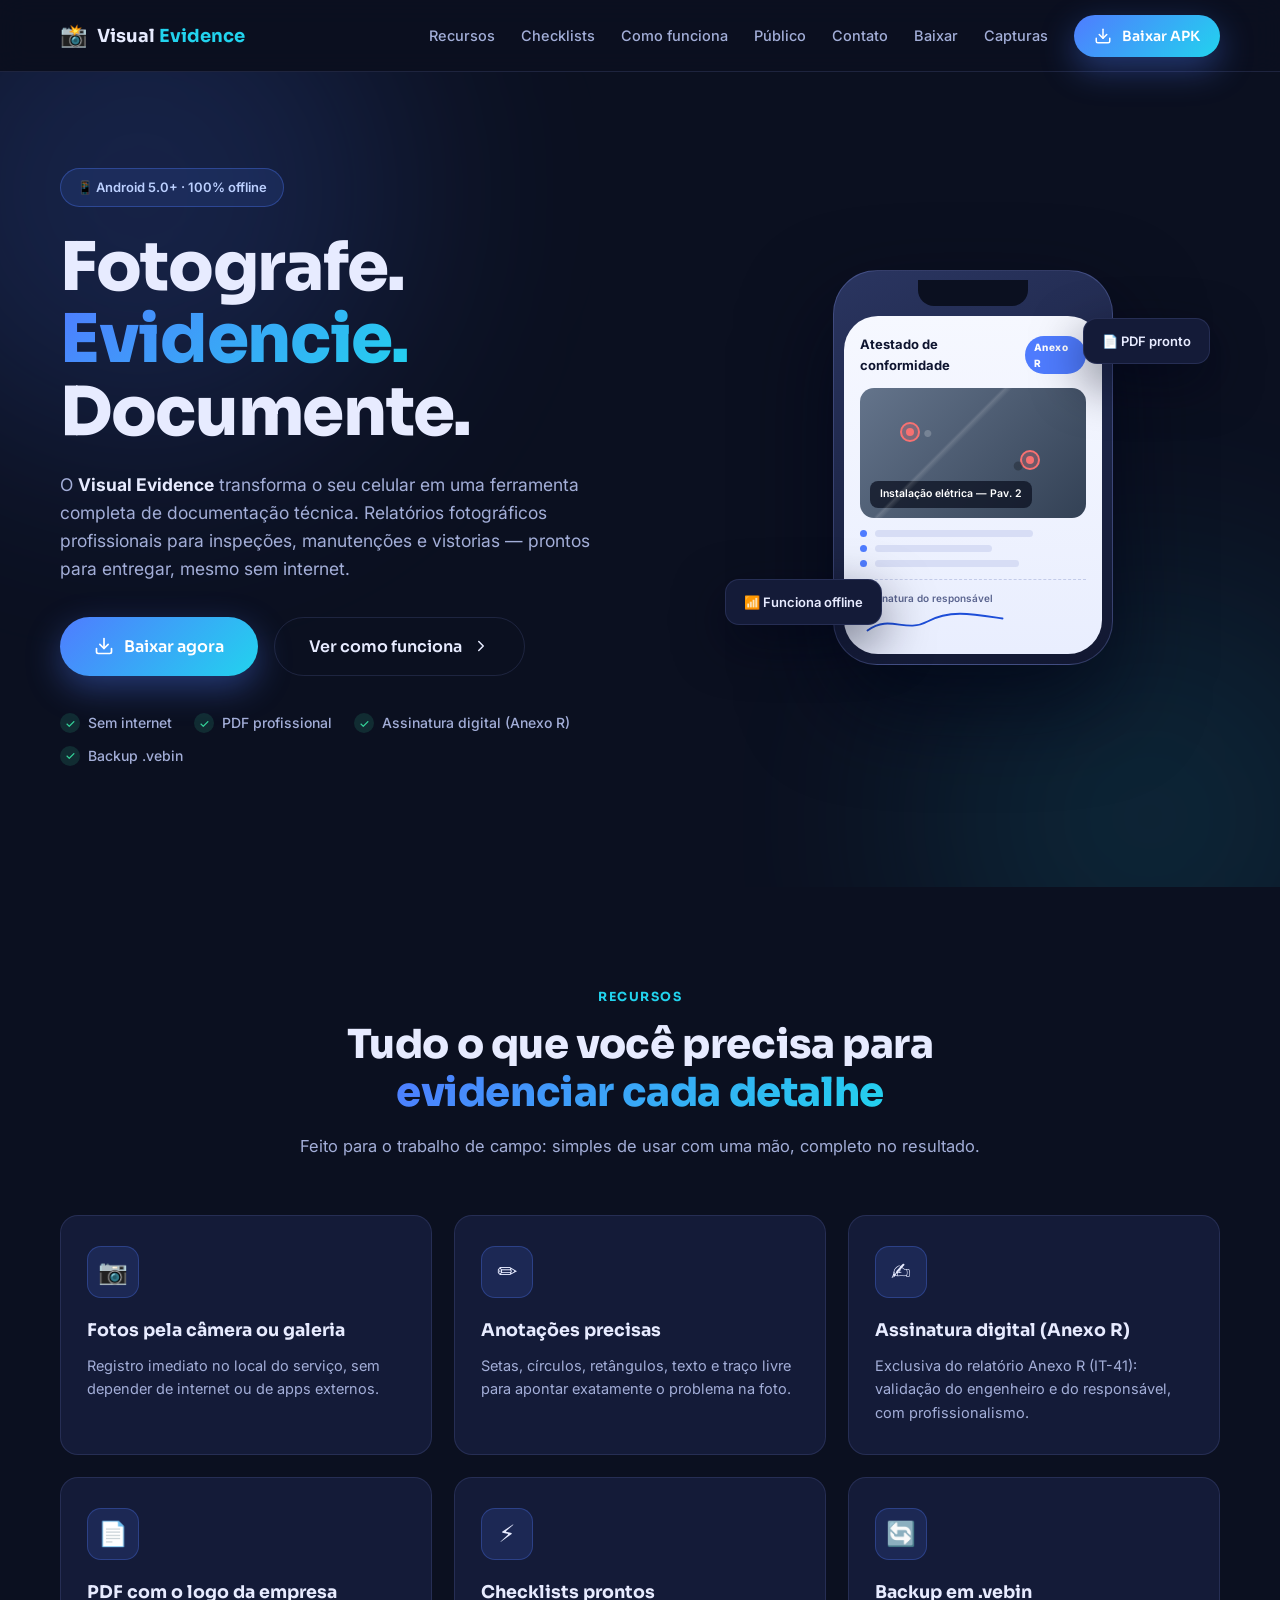
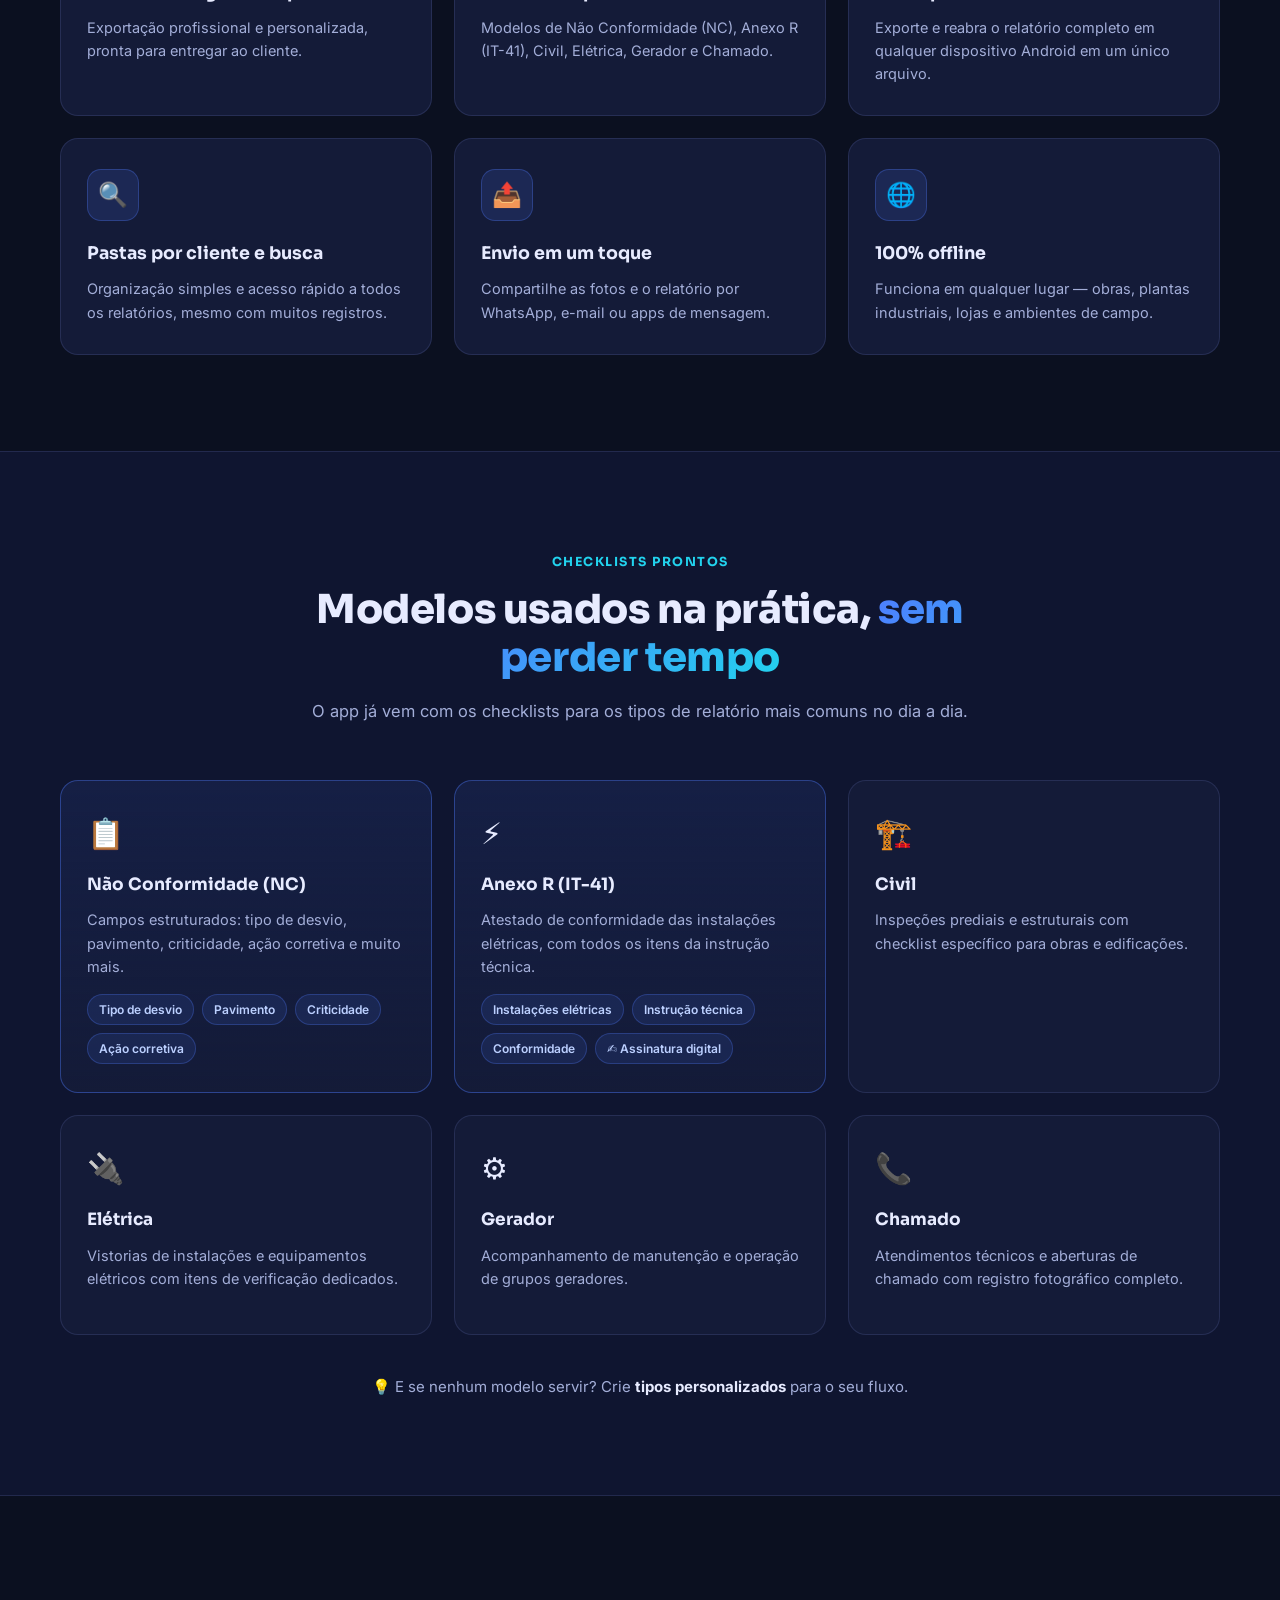
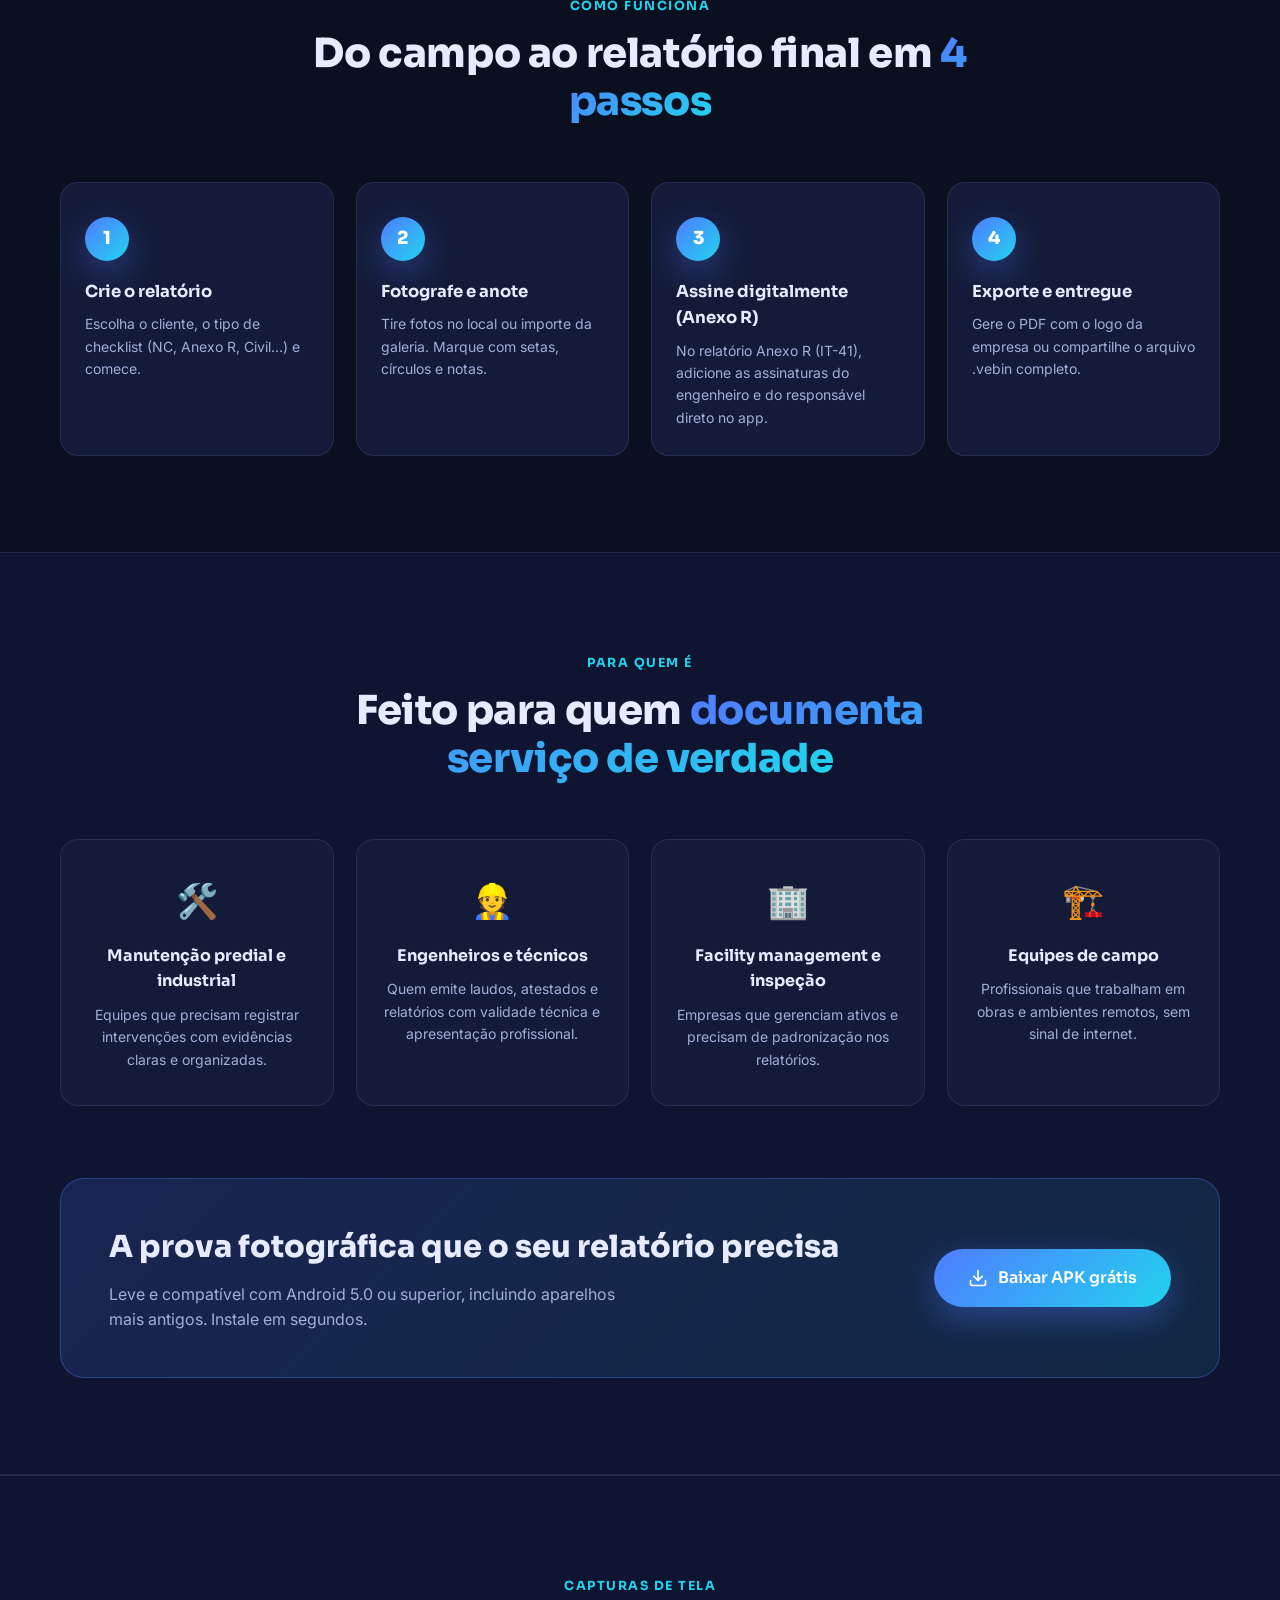
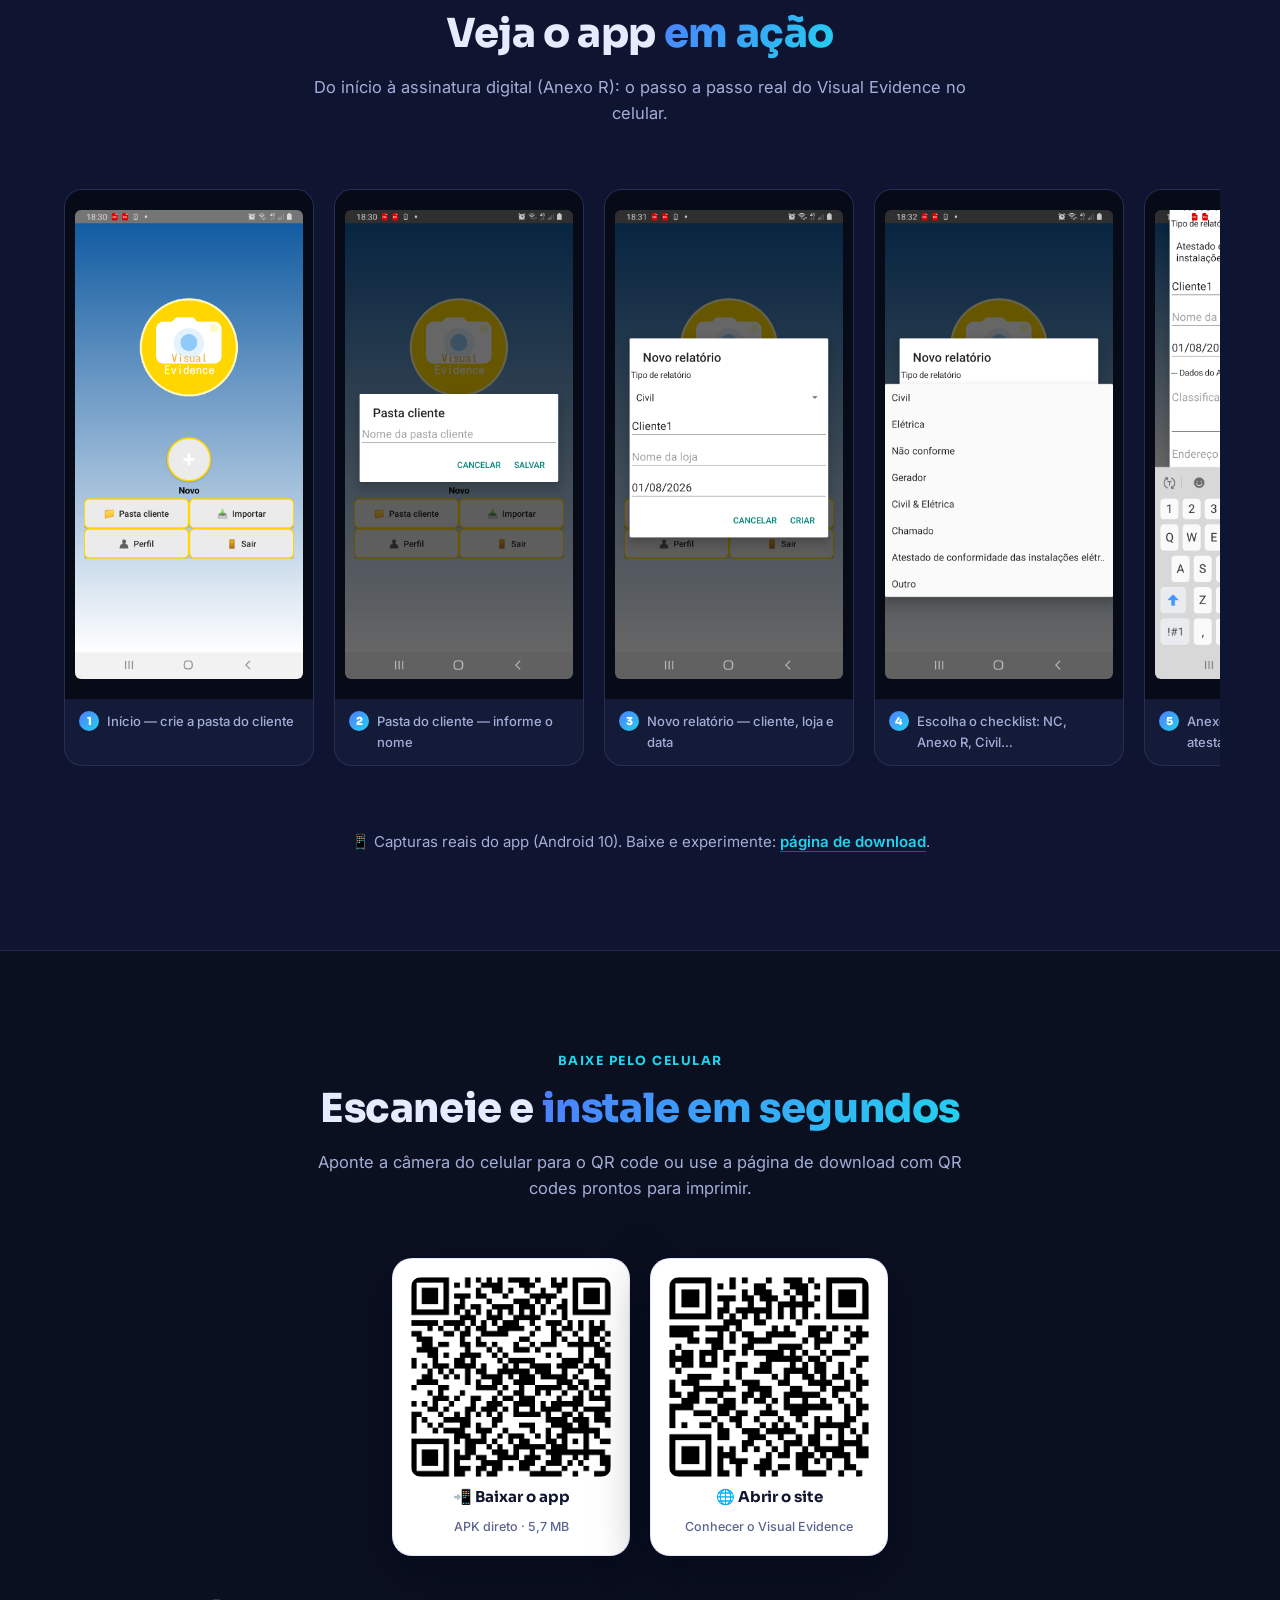
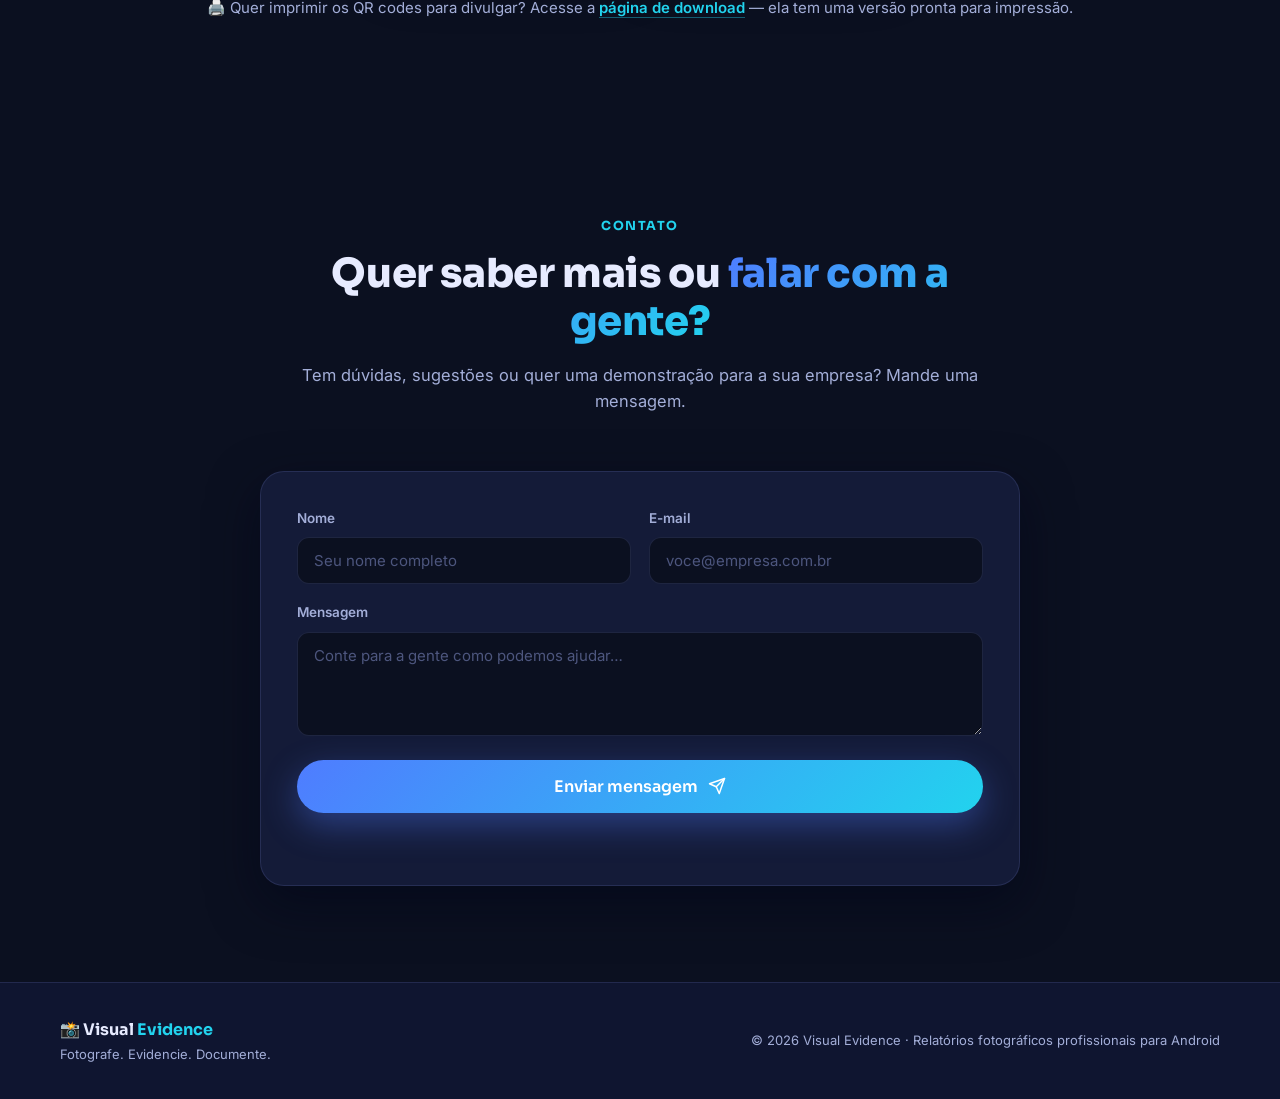
==== commit 44150074: "Corrige APK de download para o Visual Evidence real (era o ManutencaoApp)" ====
--- a/index.html
+++ b/index.html
@@ -364,7 +364,7 @@
           <div class="qr-card">
             <img src="img/qr-apk.png" alt="QR code para baixar o APK do Visual Evidence" width="220" height="220" loading="lazy" />
             <p class="qr-card__label">📲 Baixar o app</p>
-            <p class="qr-card__hint">APK direto · 6,3 MB</p>
+            <p class="qr-card__hint">APK direto · 5,7 MB</p>
           </div>
           <div class="qr-card">
             <img src="img/qr-site.png" alt="QR code para abrir o site do Visual Evidence" width="220" height="220" loading="lazy" />
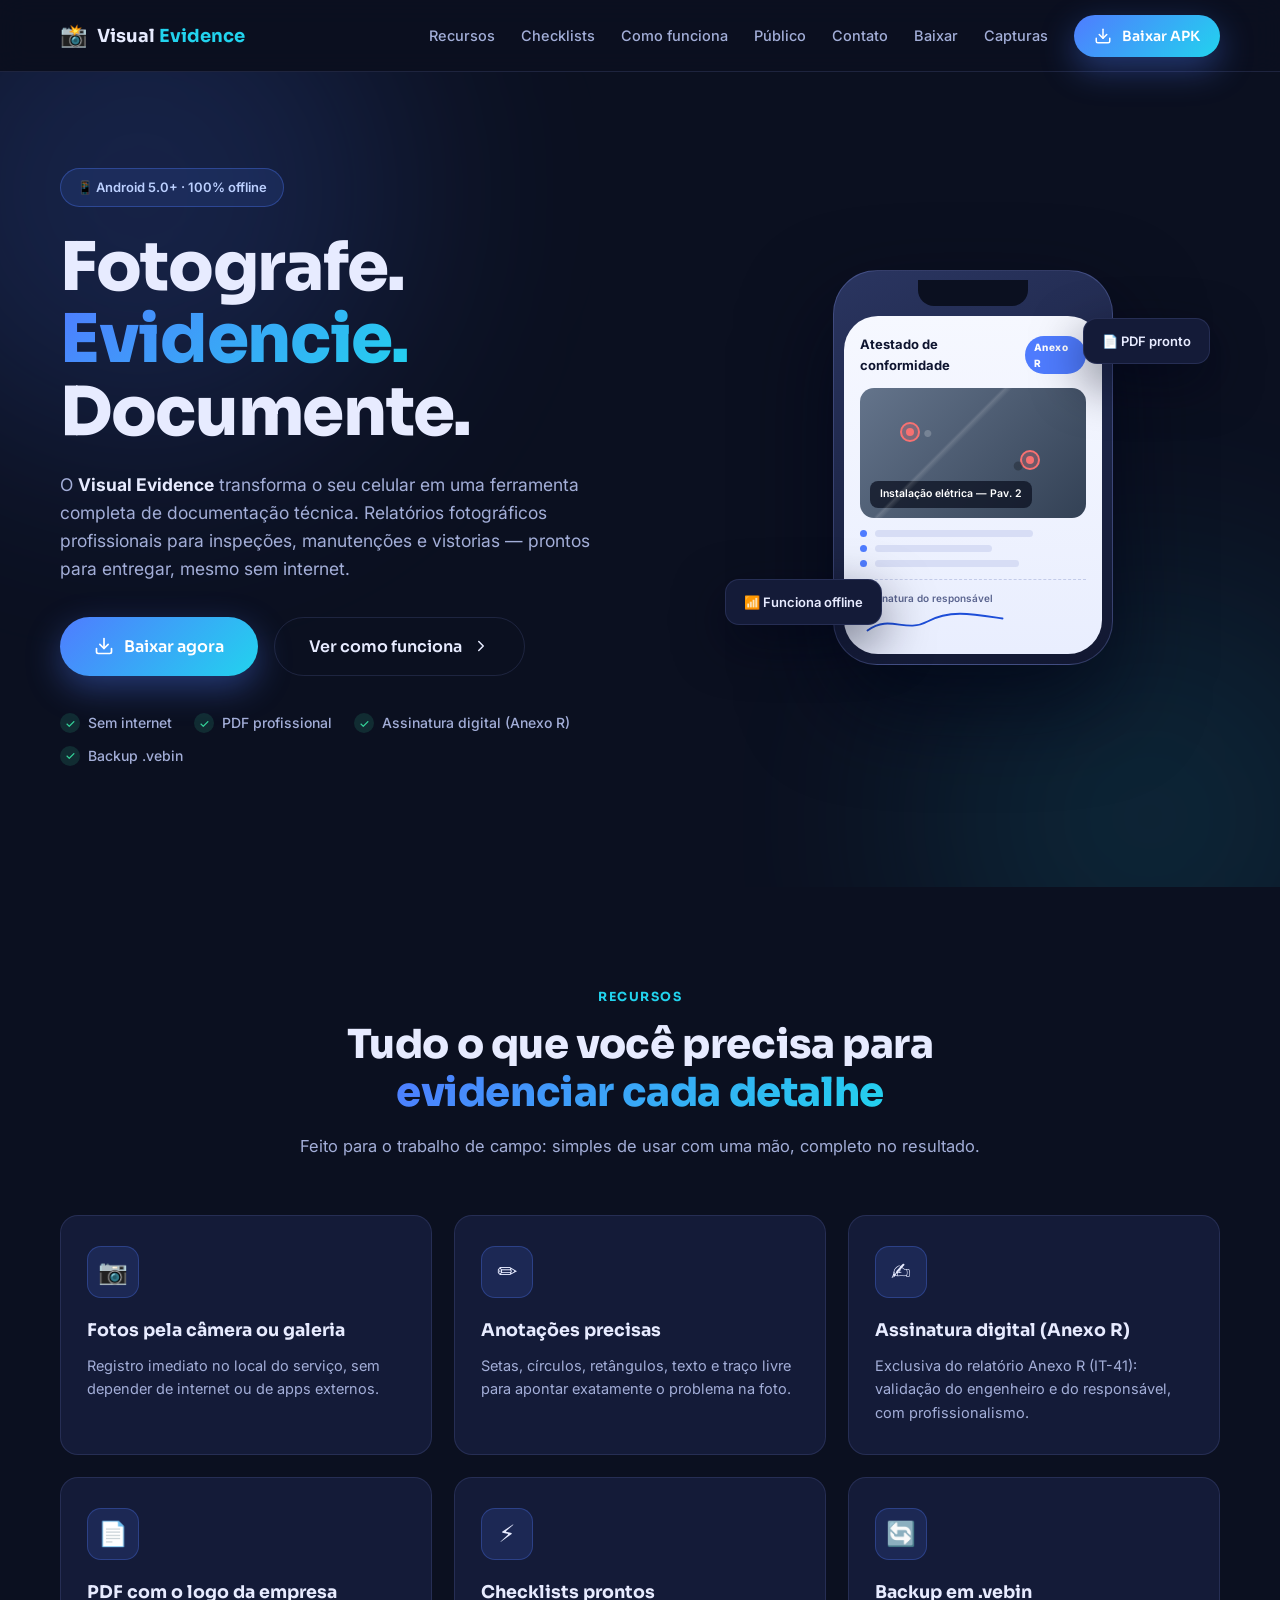
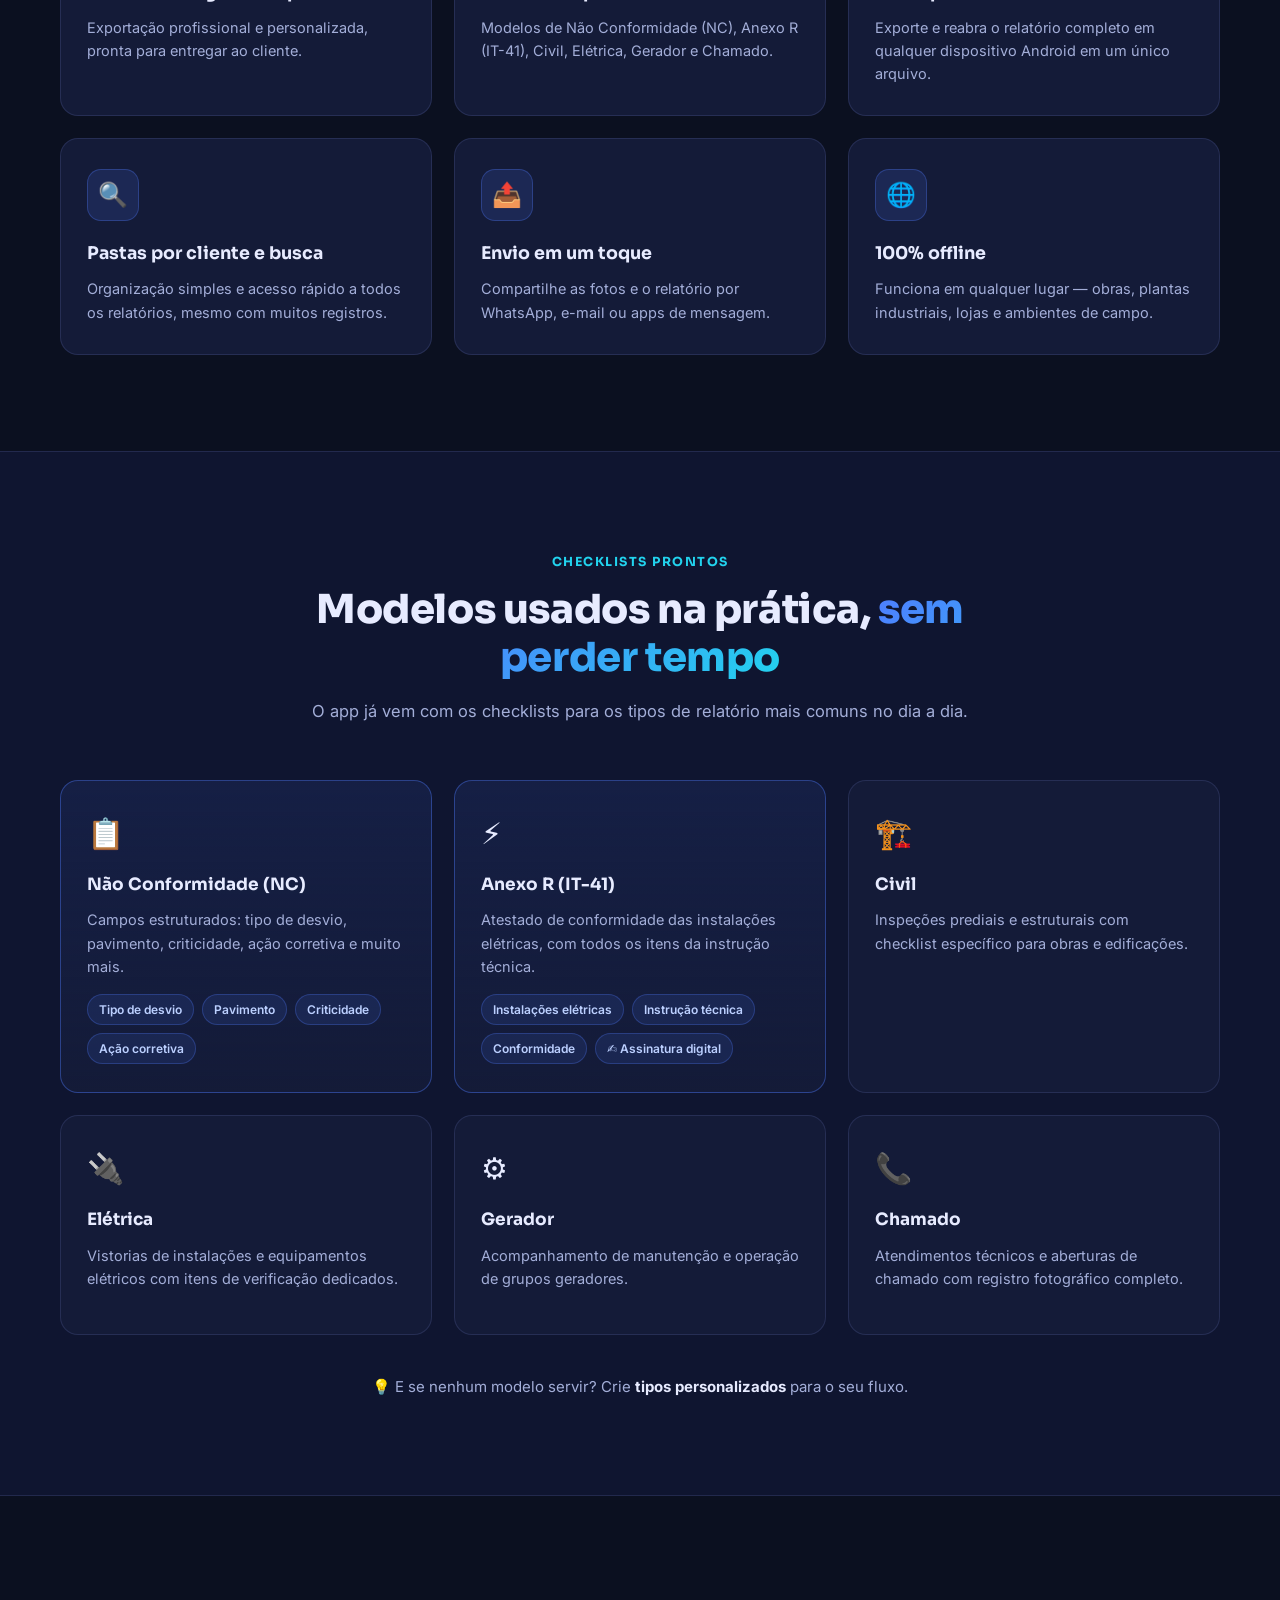
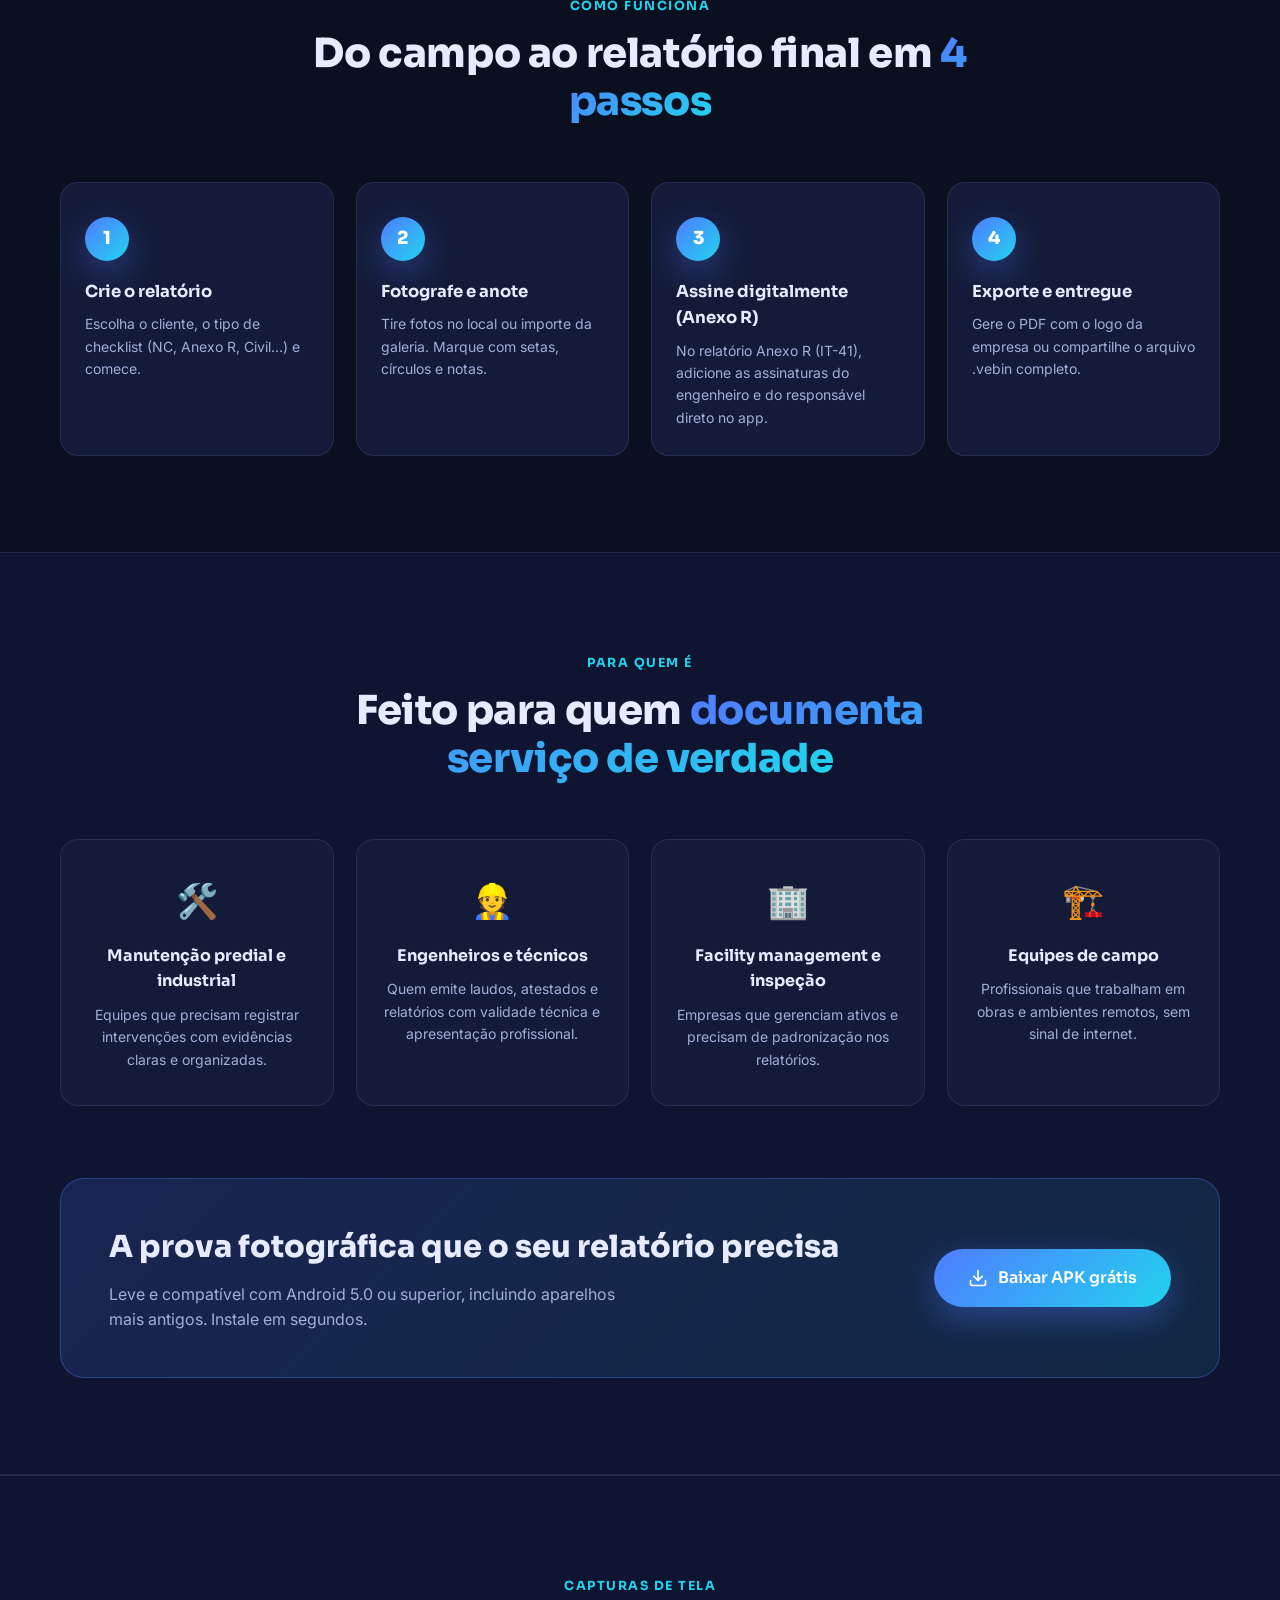
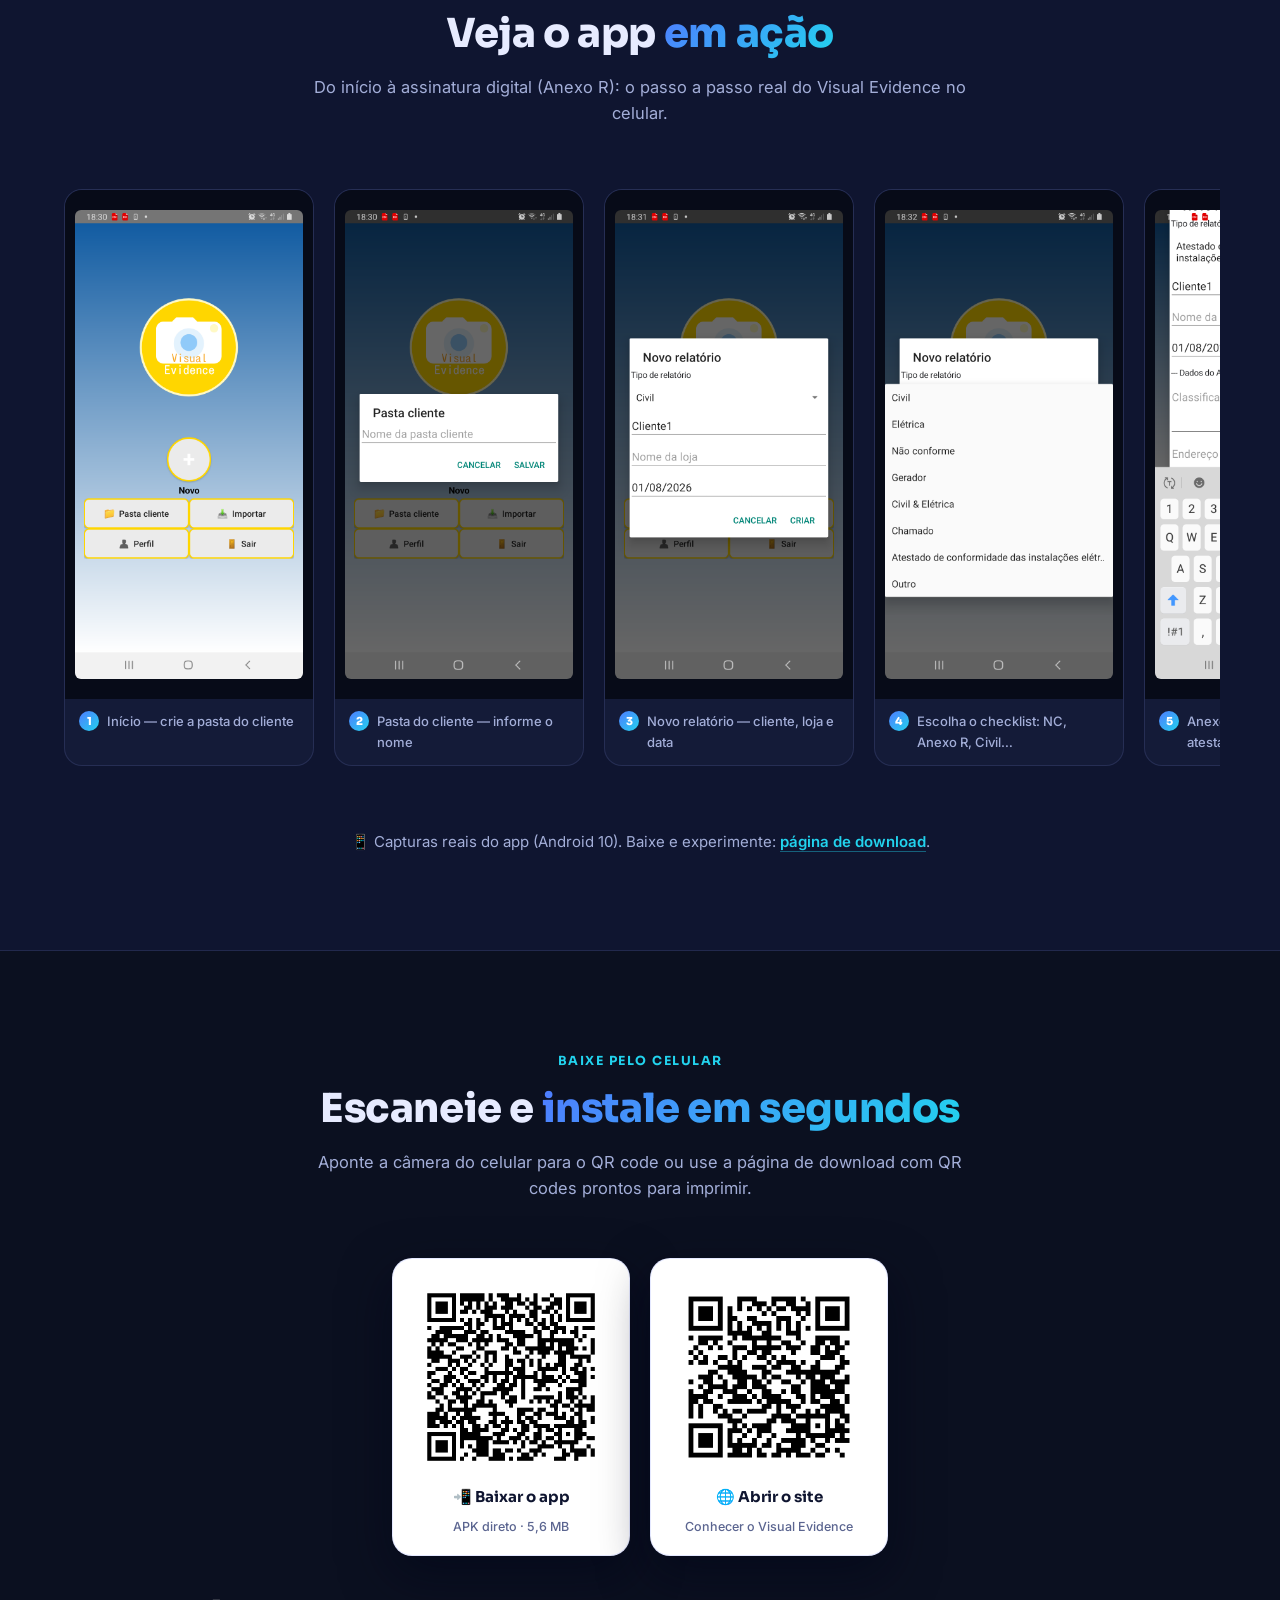
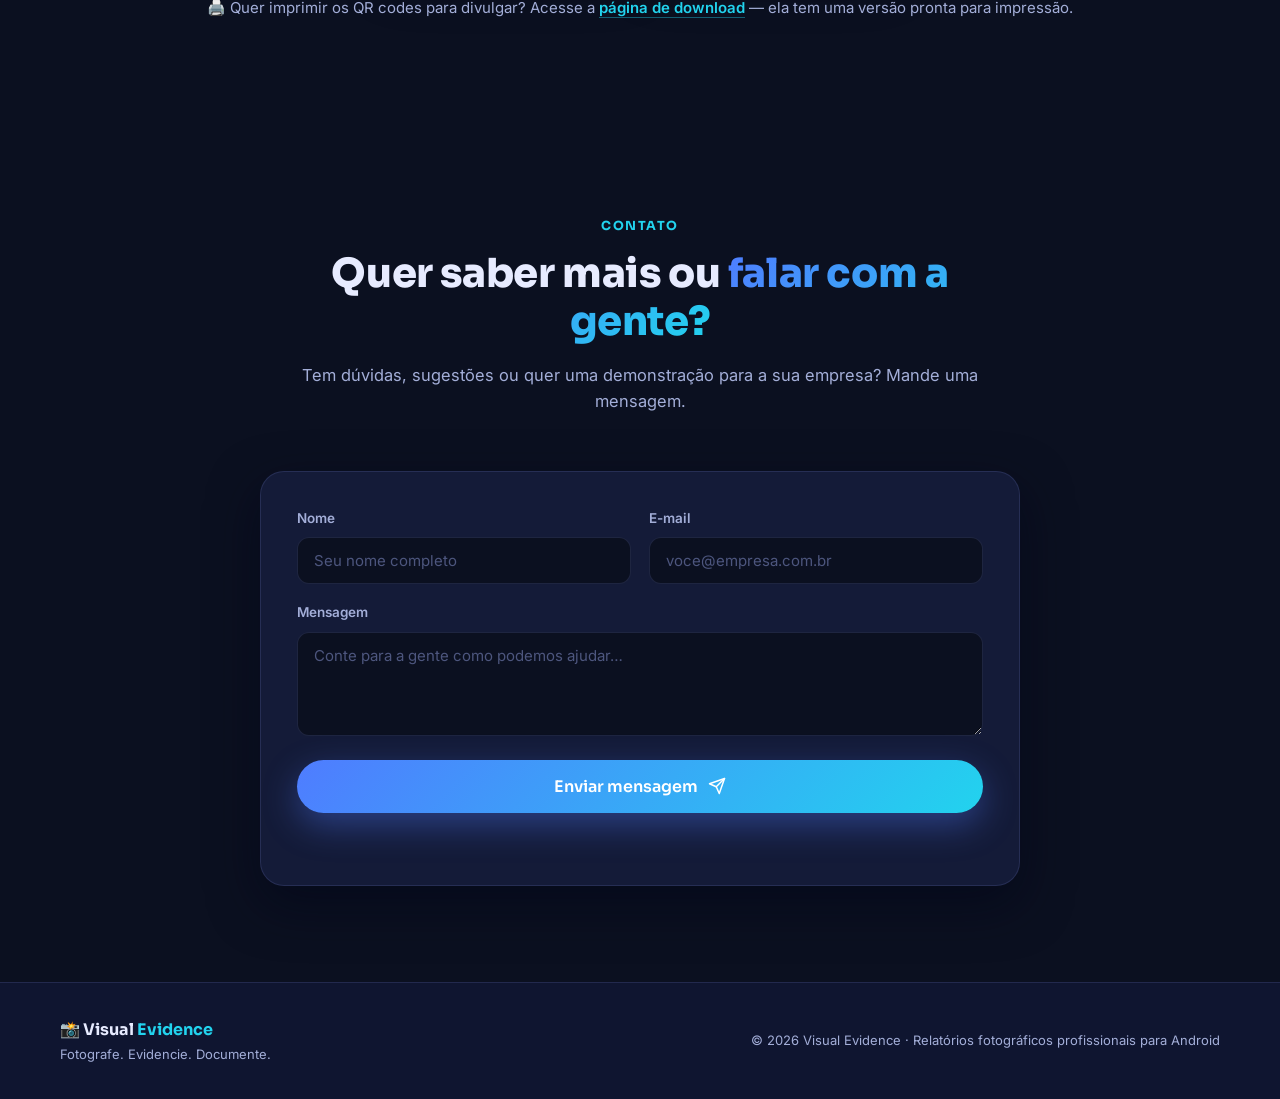
==== commit fc58dbb4: "Publica Visual Evidence 1.1 (correcao assinatura + botao exportar) e atualiza QR codes" ====
--- a/index.html
+++ b/index.html
@@ -27,7 +27,7 @@
         <a href="#contato" class="nav__link">Contato</a>
         <a href="baixar.html" class="nav__link">Baixar</a>
         <a href="#capturas" class="nav__link">Capturas</a>
-        <a href="downloads/VisualEvidence-v1.0.apk" class="btn btn--primary nav__cta" download>
+        <a href="downloads/VisualEvidence-v1.1.apk" class="btn btn--primary nav__cta" download>
           <svg viewBox="0 0 24 24" width="18" height="18" fill="none" stroke="currentColor" stroke-width="2" stroke-linecap="round" stroke-linejoin="round" aria-hidden="true"><path d="M21 15v4a2 2 0 0 1-2 2H5a2 2 0 0 1-2-2v-4"/><polyline points="7 10 12 15 17 10"/><line x1="12" y1="15" x2="12" y2="3"/></svg>
           Baixar APK
         </a>
@@ -57,7 +57,7 @@
             vistorias — prontos para entregar, mesmo sem internet.
           </p>
           <div class="hero__actions">
-            <a href="downloads/VisualEvidence-v1.0.apk" class="btn btn--primary btn--lg" download>
+            <a href="downloads/VisualEvidence-v1.1.apk" class="btn btn--primary btn--lg" download>
               <svg viewBox="0 0 24 24" width="20" height="20" fill="none" stroke="currentColor" stroke-width="2" stroke-linecap="round" stroke-linejoin="round" aria-hidden="true"><path d="M21 15v4a2 2 0 0 1-2 2H5a2 2 0 0 1-2-2v-4"/><polyline points="7 10 12 15 17 10"/><line x1="12" y1="15" x2="12" y2="3"/></svg>
               Baixar agora
             </a>
@@ -291,7 +291,7 @@
             <h2 class="cta__title">A prova fotográfica que o seu relatório precisa</h2>
             <p class="cta__text">Leve e compatível com Android 5.0 ou superior, incluindo aparelhos mais antigos. Instale em segundos.</p>
           </div>
-          <a href="downloads/VisualEvidence-v1.0.apk" class="btn btn--primary btn--lg" download>
+          <a href="downloads/VisualEvidence-v1.1.apk" class="btn btn--primary btn--lg" download>
             <svg viewBox="0 0 24 24" width="20" height="20" fill="none" stroke="currentColor" stroke-width="2" stroke-linecap="round" stroke-linejoin="round" aria-hidden="true"><path d="M21 15v4a2 2 0 0 1-2 2H5a2 2 0 0 1-2-2v-4"/><polyline points="7 10 12 15 17 10"/><line x1="12" y1="15" x2="12" y2="3"/></svg>
             Baixar APK grátis
           </a>
@@ -364,7 +364,7 @@
           <div class="qr-card">
             <img src="img/qr-apk.png" alt="QR code para baixar o APK do Visual Evidence" width="220" height="220" loading="lazy" />
             <p class="qr-card__label">📲 Baixar o app</p>
-            <p class="qr-card__hint">APK direto · 5,7 MB</p>
+            <p class="qr-card__hint">APK direto · 5,6 MB</p>
           </div>
           <div class="qr-card">
             <img src="img/qr-site.png" alt="QR code para abrir o site do Visual Evidence" width="220" height="220" loading="lazy" />
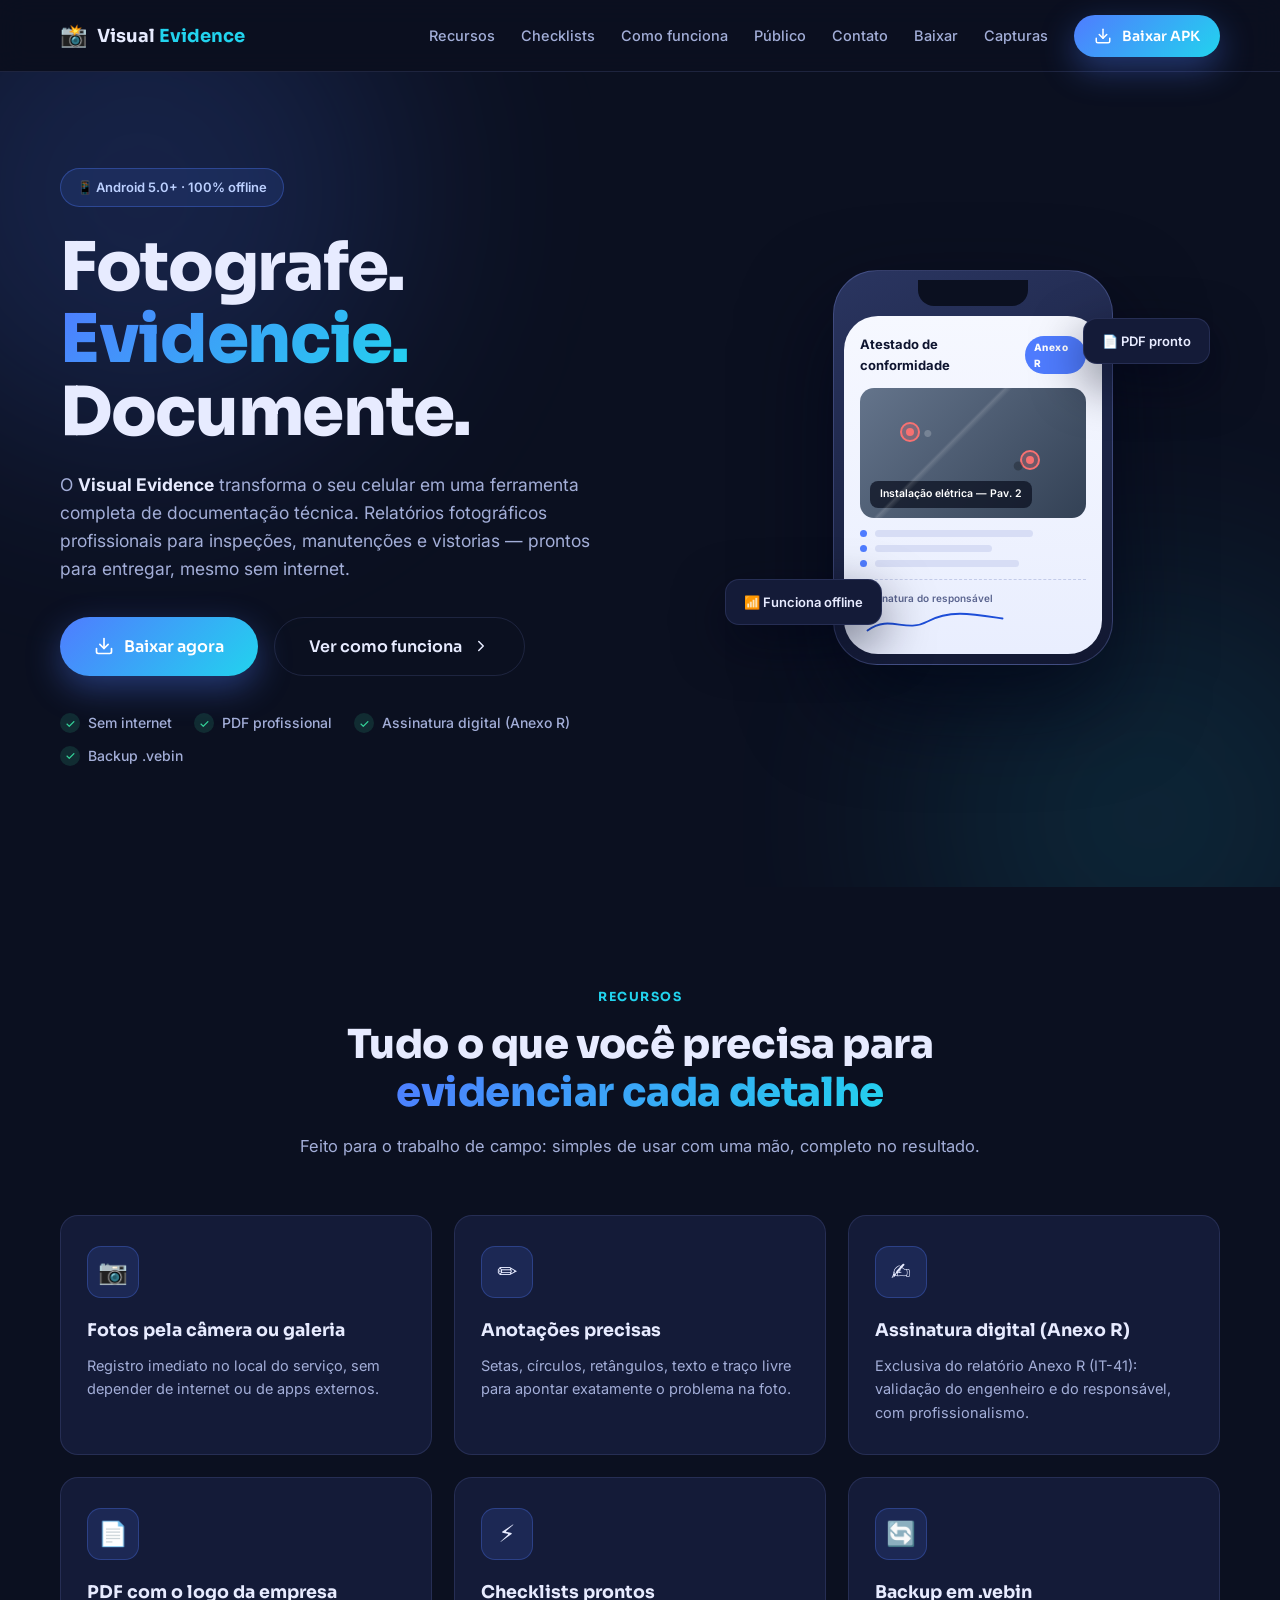
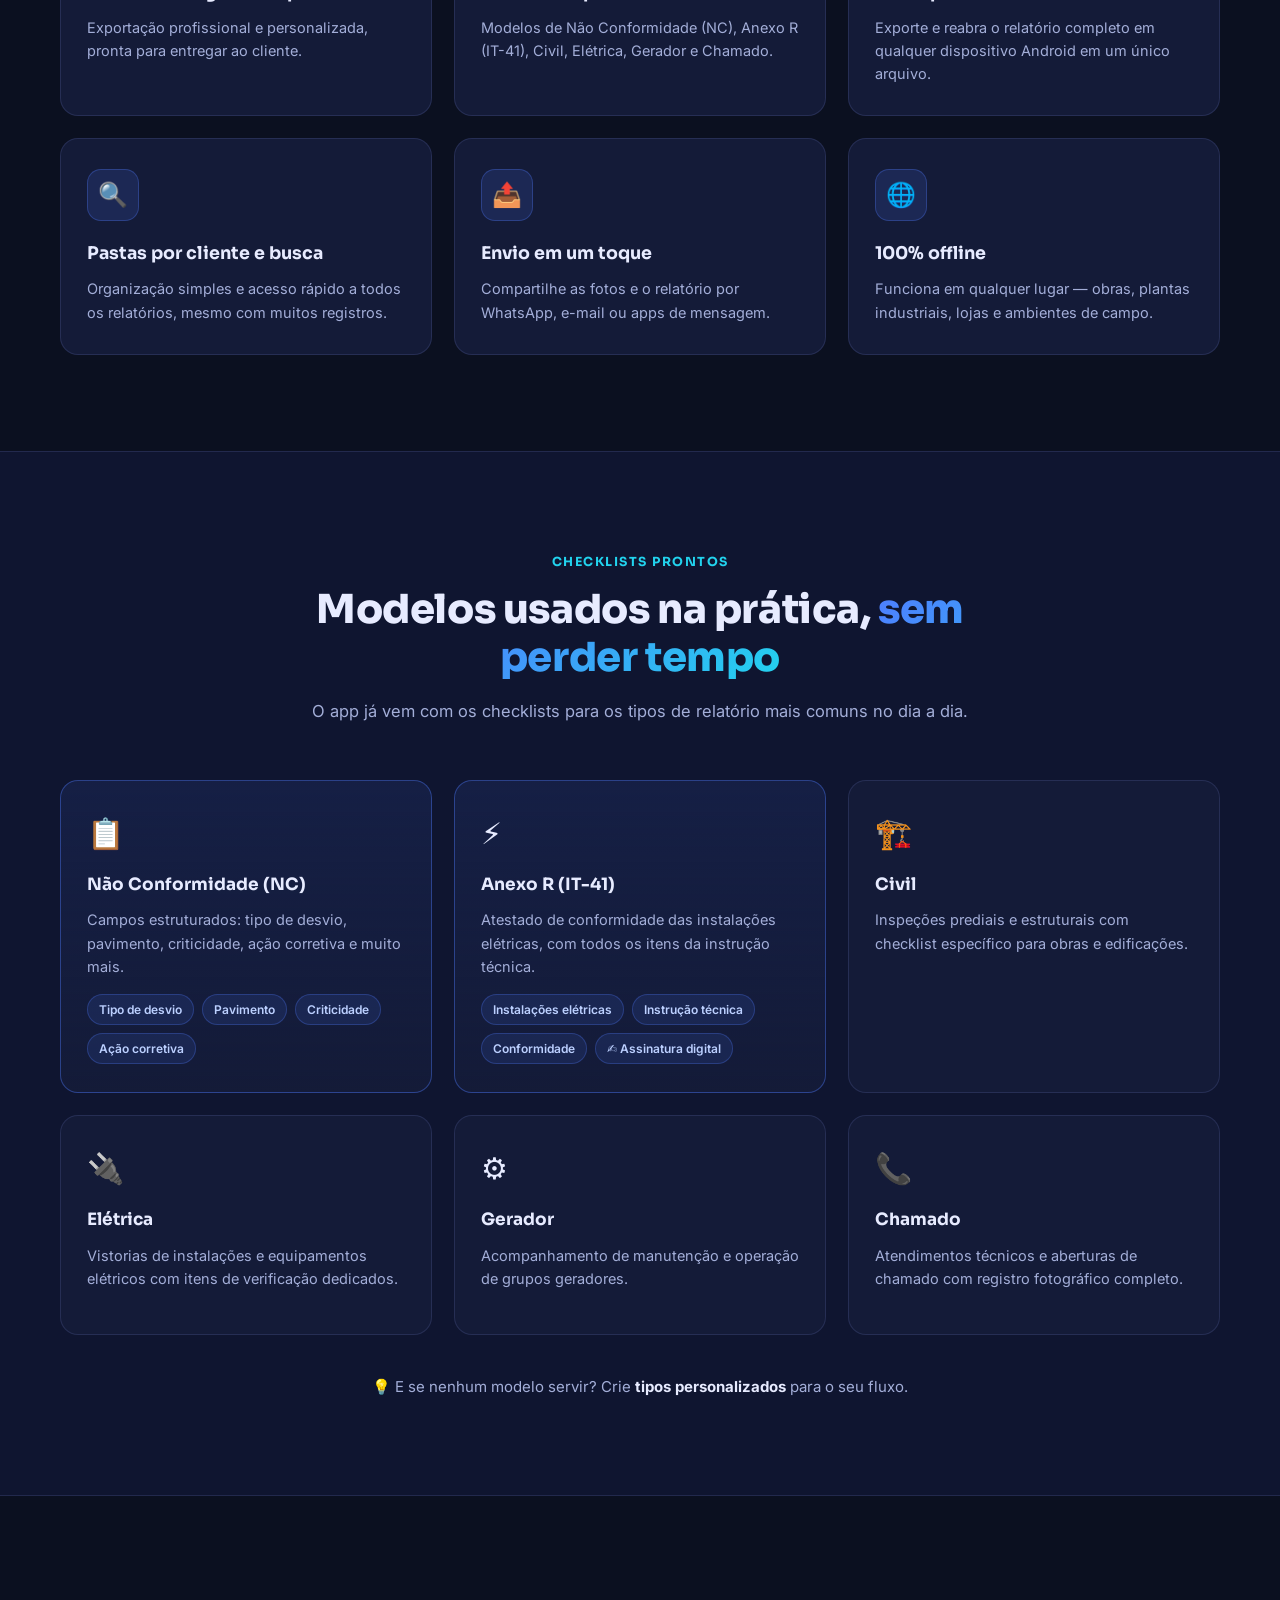
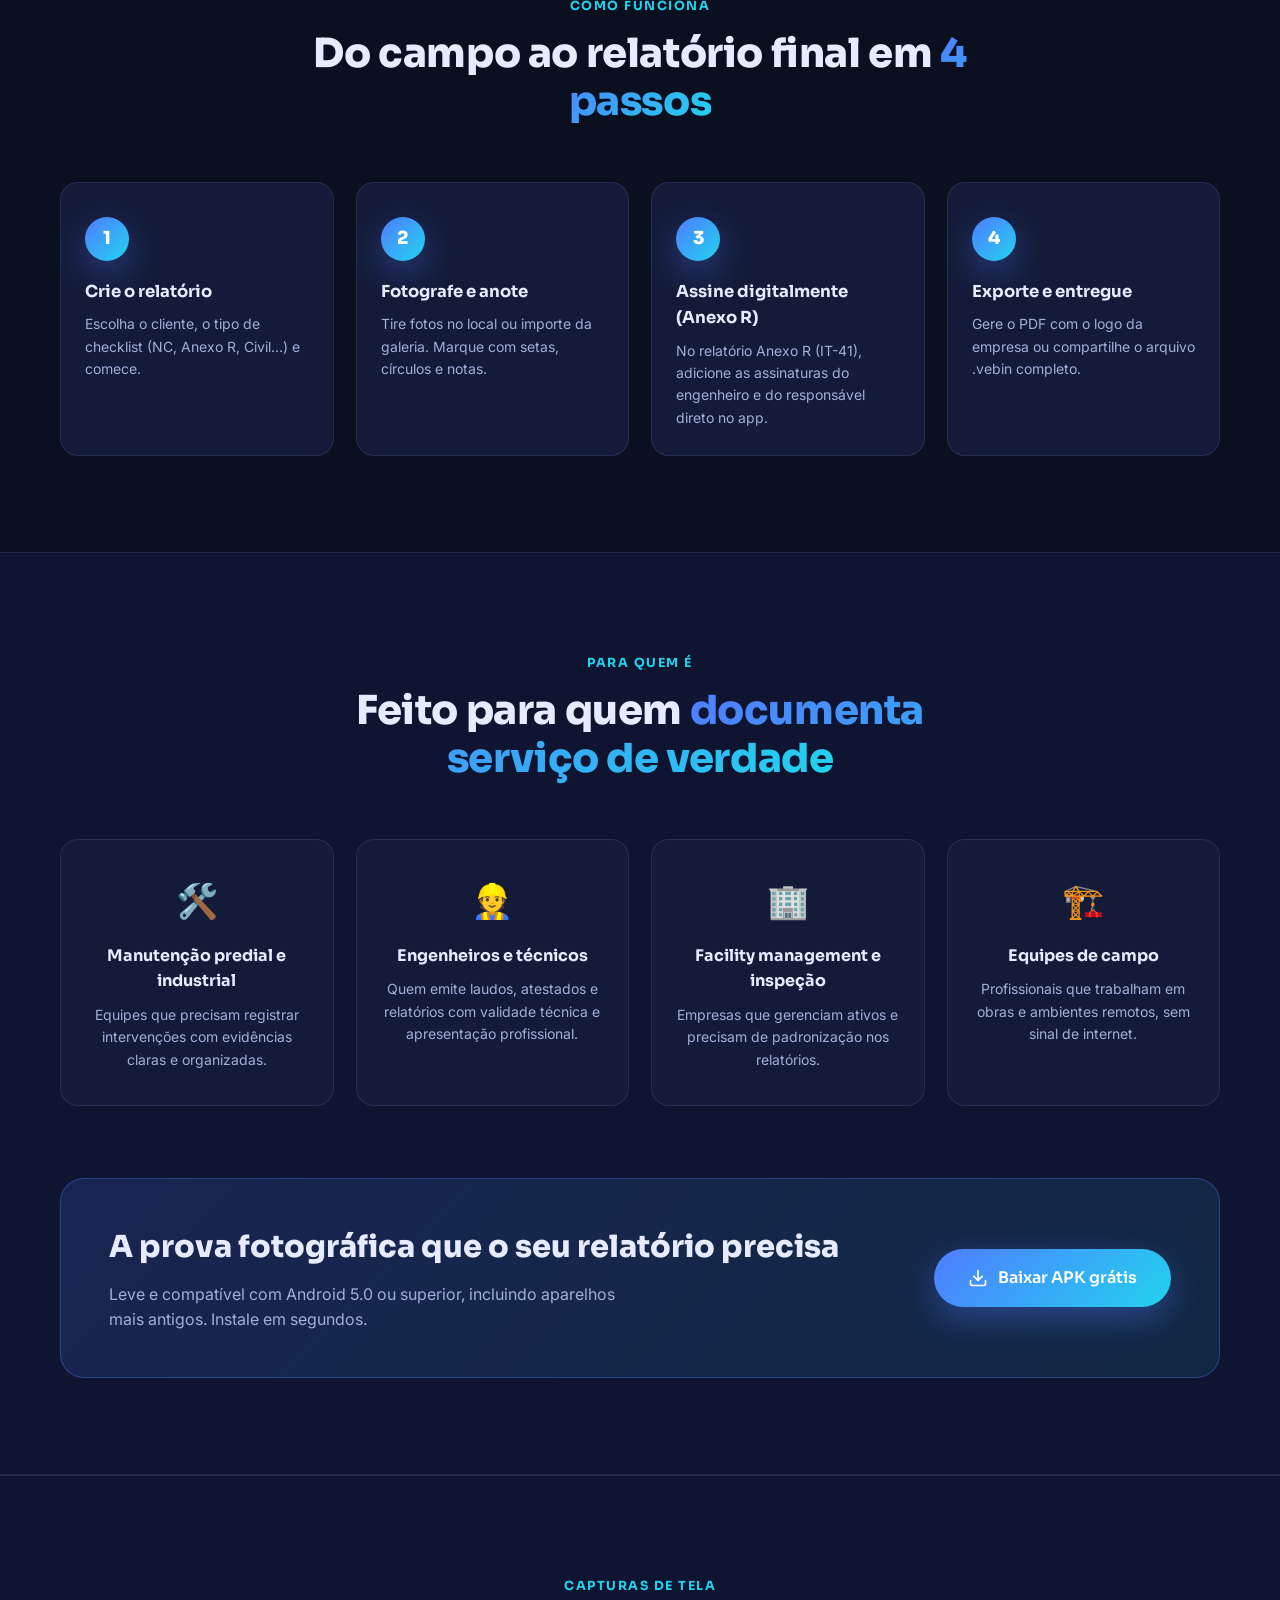
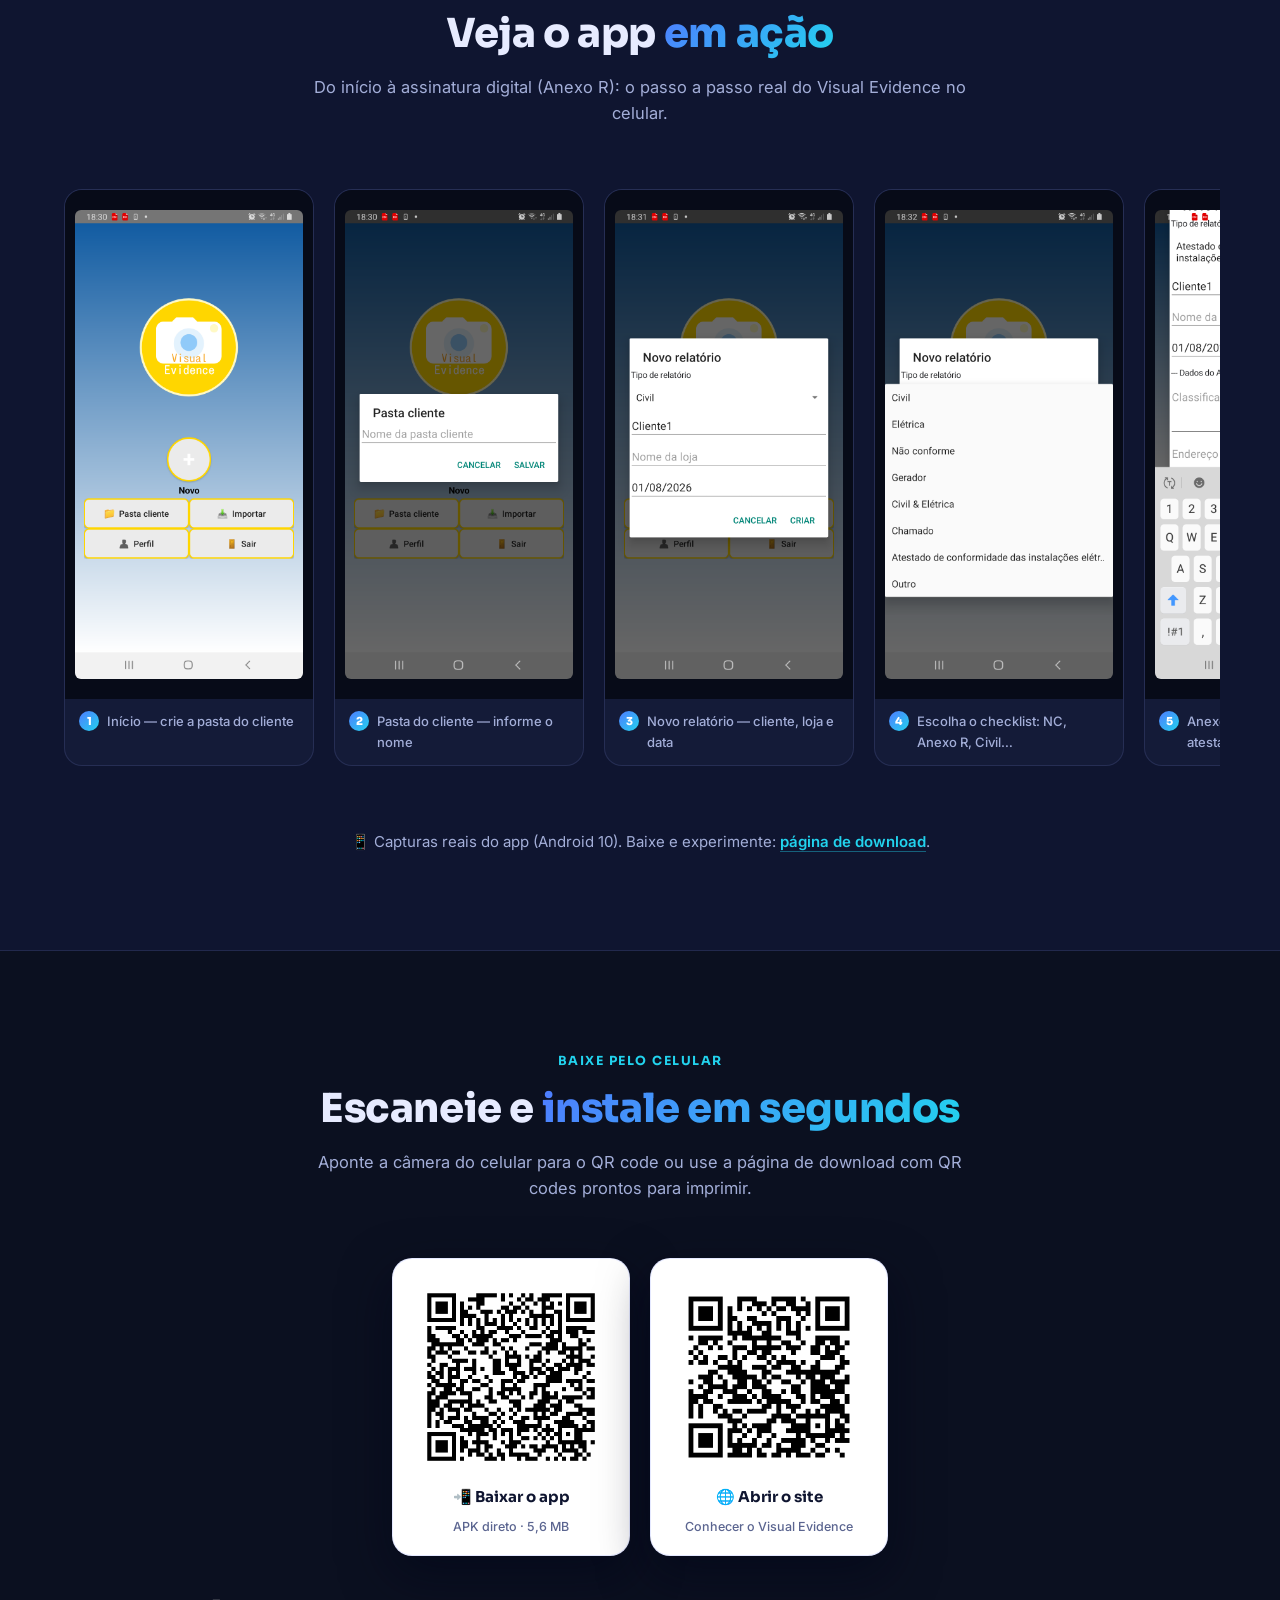
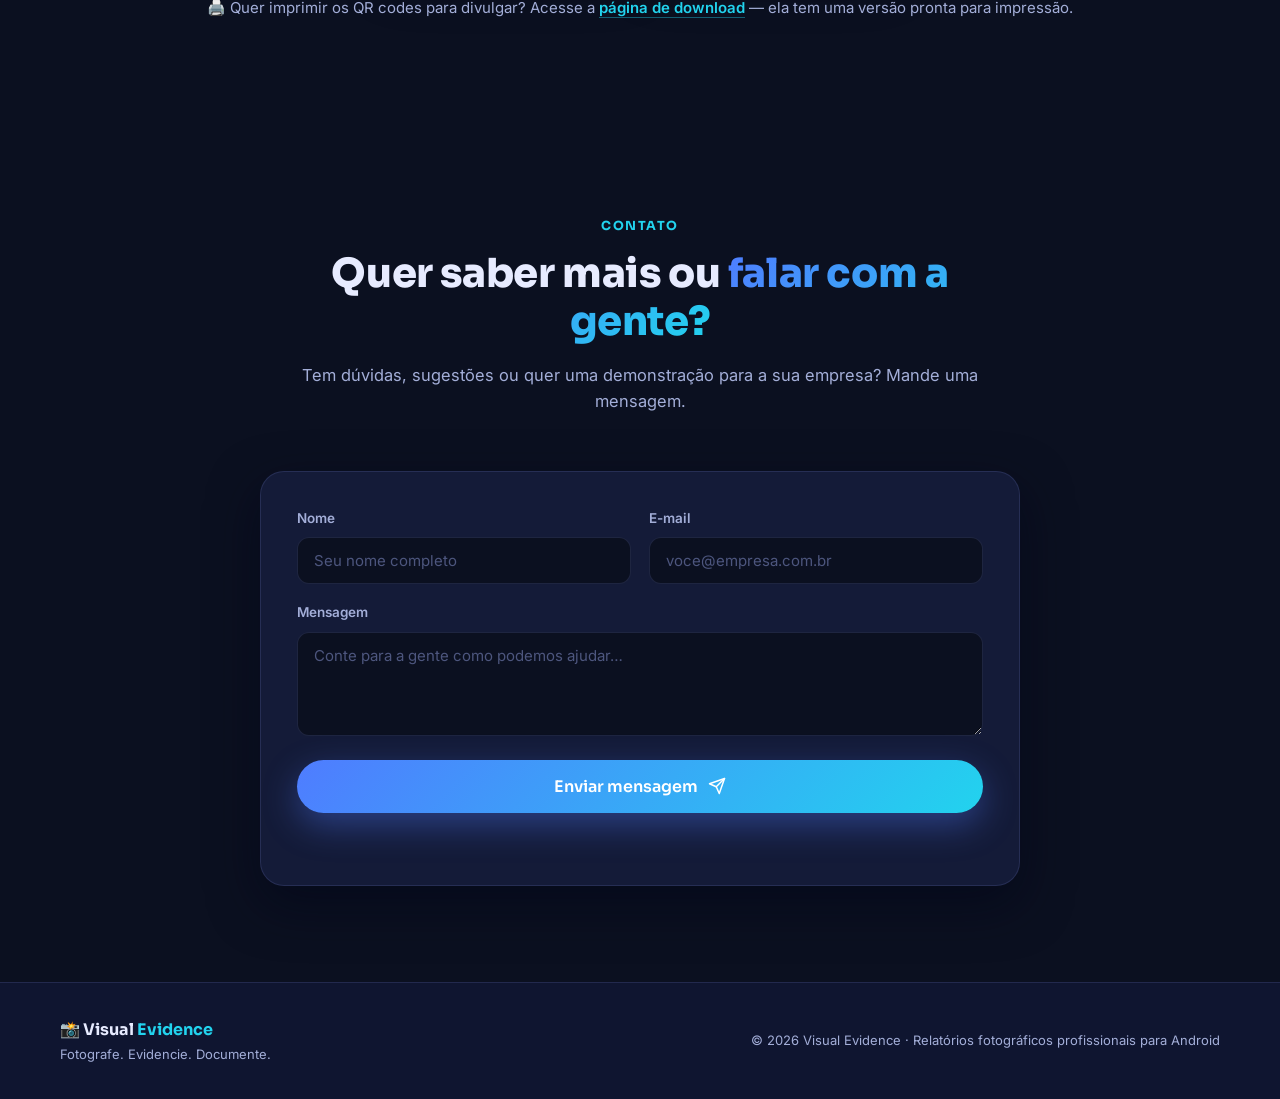
==== commit 6331f98d: "Publica Visual Evidence 1.2 (vebin com fotos do Anexo R + aviso Sem foto) e atualiza QR codes" ====
--- a/index.html
+++ b/index.html
@@ -27,7 +27,7 @@
         <a href="#contato" class="nav__link">Contato</a>
         <a href="baixar.html" class="nav__link">Baixar</a>
         <a href="#capturas" class="nav__link">Capturas</a>
-        <a href="downloads/VisualEvidence-v1.1.apk" class="btn btn--primary nav__cta" download>
+        <a href="downloads/VisualEvidence-v1.2.apk" class="btn btn--primary nav__cta" download>
           <svg viewBox="0 0 24 24" width="18" height="18" fill="none" stroke="currentColor" stroke-width="2" stroke-linecap="round" stroke-linejoin="round" aria-hidden="true"><path d="M21 15v4a2 2 0 0 1-2 2H5a2 2 0 0 1-2-2v-4"/><polyline points="7 10 12 15 17 10"/><line x1="12" y1="15" x2="12" y2="3"/></svg>
           Baixar APK
         </a>
@@ -57,7 +57,7 @@
             vistorias — prontos para entregar, mesmo sem internet.
           </p>
           <div class="hero__actions">
-            <a href="downloads/VisualEvidence-v1.1.apk" class="btn btn--primary btn--lg" download>
+            <a href="downloads/VisualEvidence-v1.2.apk" class="btn btn--primary btn--lg" download>
               <svg viewBox="0 0 24 24" width="20" height="20" fill="none" stroke="currentColor" stroke-width="2" stroke-linecap="round" stroke-linejoin="round" aria-hidden="true"><path d="M21 15v4a2 2 0 0 1-2 2H5a2 2 0 0 1-2-2v-4"/><polyline points="7 10 12 15 17 10"/><line x1="12" y1="15" x2="12" y2="3"/></svg>
               Baixar agora
             </a>
@@ -291,7 +291,7 @@
             <h2 class="cta__title">A prova fotográfica que o seu relatório precisa</h2>
             <p class="cta__text">Leve e compatível com Android 5.0 ou superior, incluindo aparelhos mais antigos. Instale em segundos.</p>
           </div>
-          <a href="downloads/VisualEvidence-v1.1.apk" class="btn btn--primary btn--lg" download>
+          <a href="downloads/VisualEvidence-v1.2.apk" class="btn btn--primary btn--lg" download>
             <svg viewBox="0 0 24 24" width="20" height="20" fill="none" stroke="currentColor" stroke-width="2" stroke-linecap="round" stroke-linejoin="round" aria-hidden="true"><path d="M21 15v4a2 2 0 0 1-2 2H5a2 2 0 0 1-2-2v-4"/><polyline points="7 10 12 15 17 10"/><line x1="12" y1="15" x2="12" y2="3"/></svg>
             Baixar APK grátis
           </a>
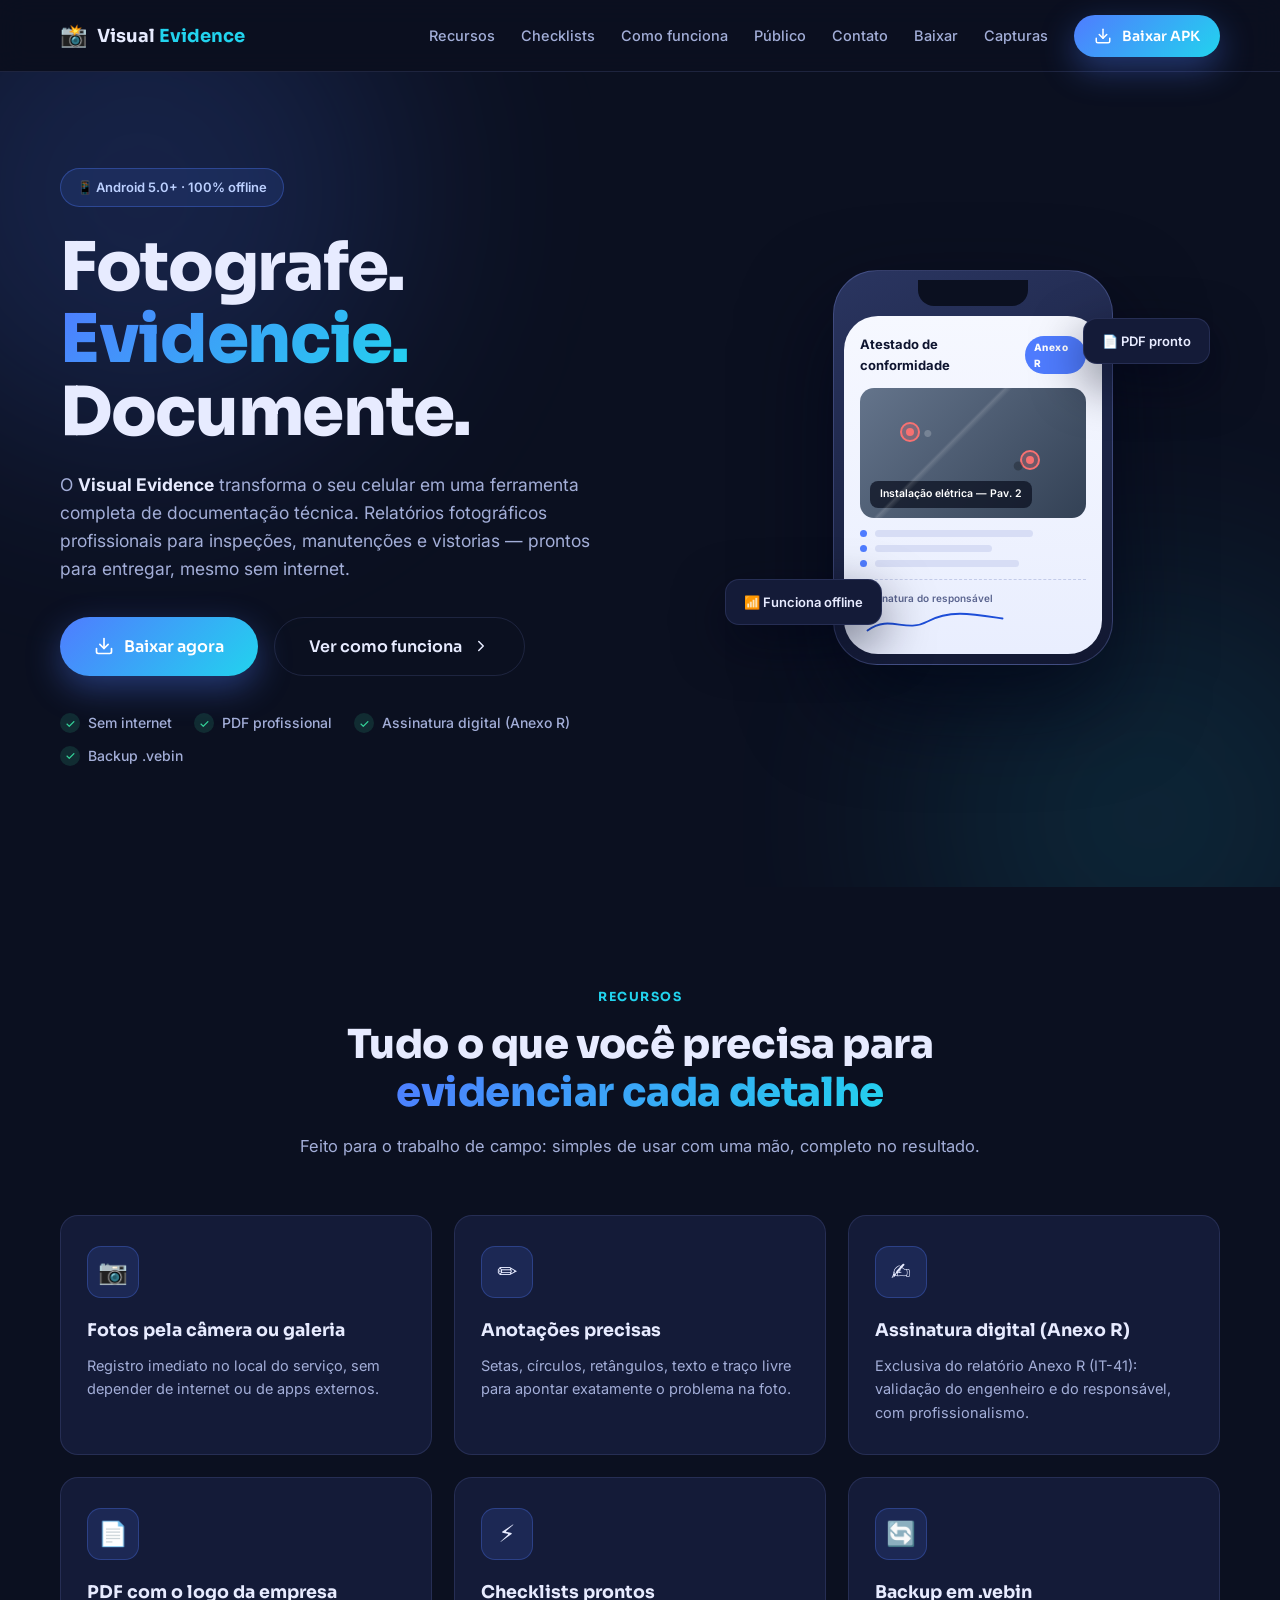
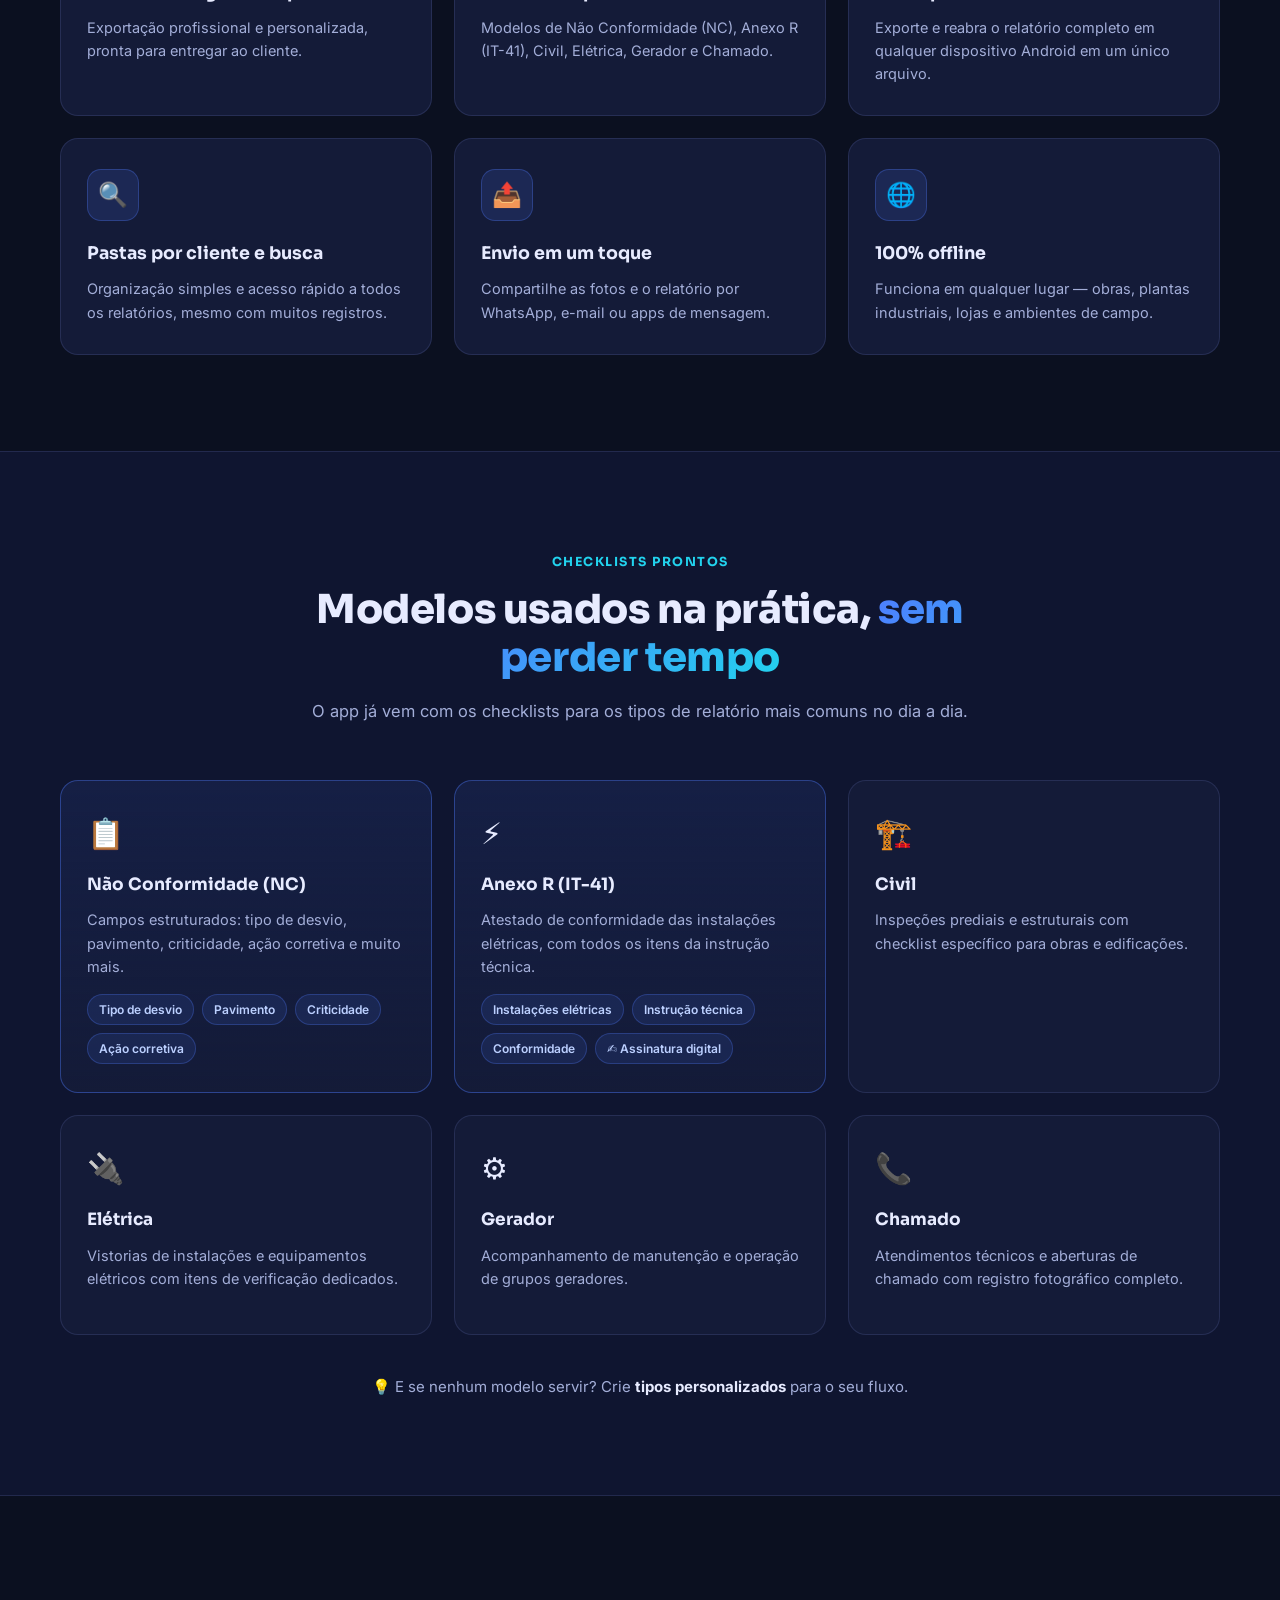
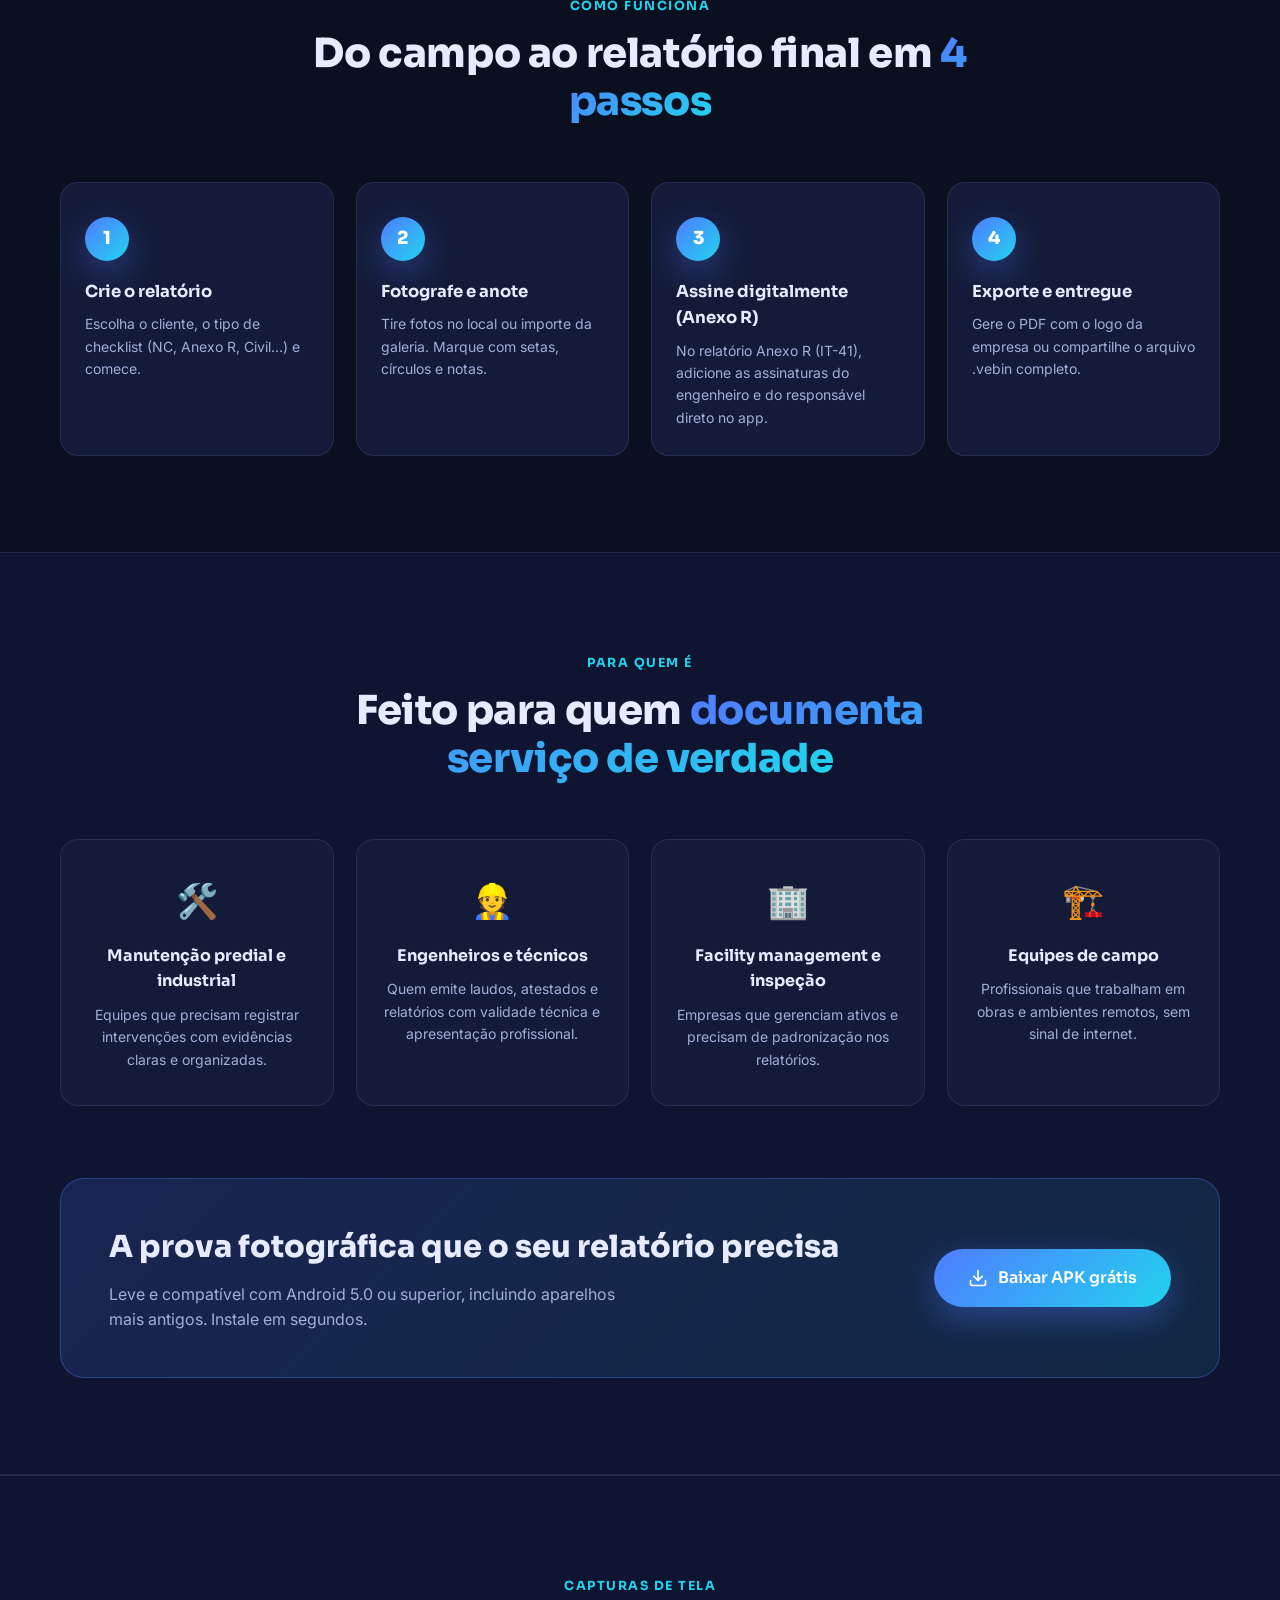
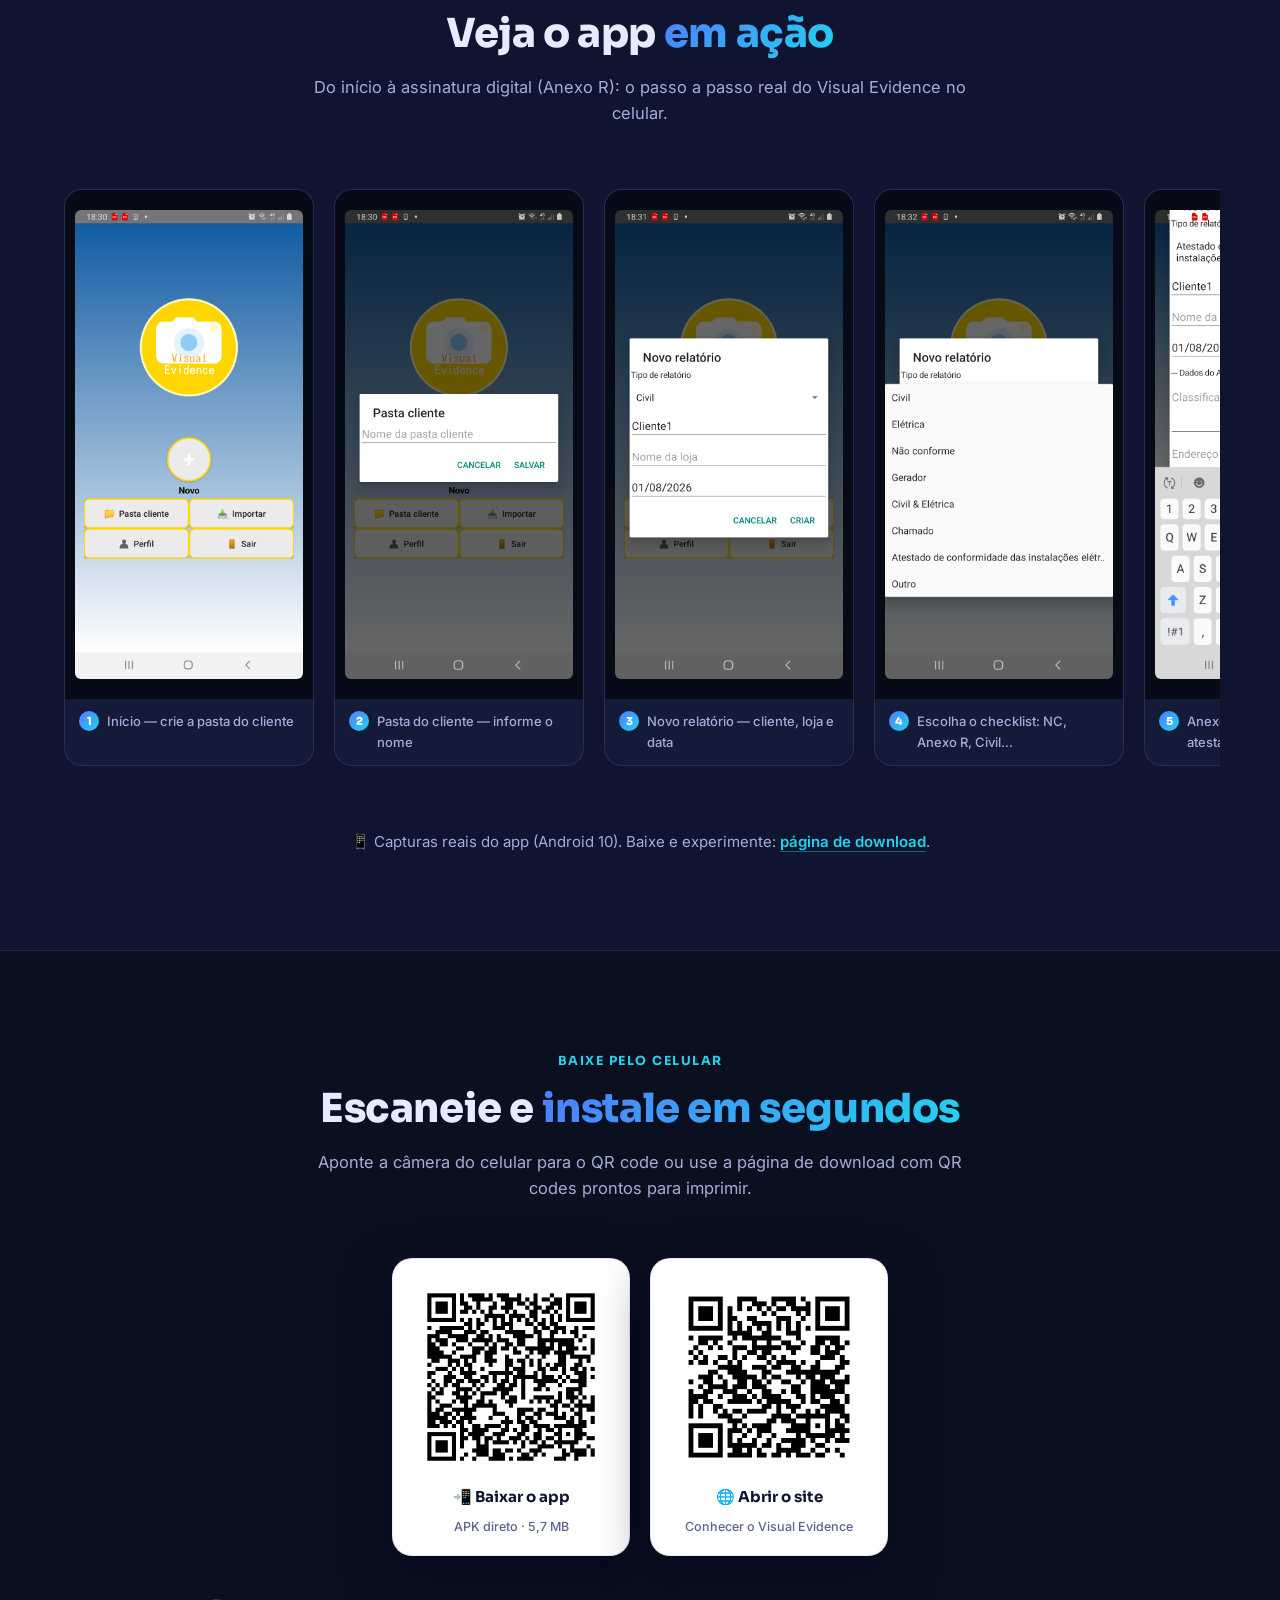
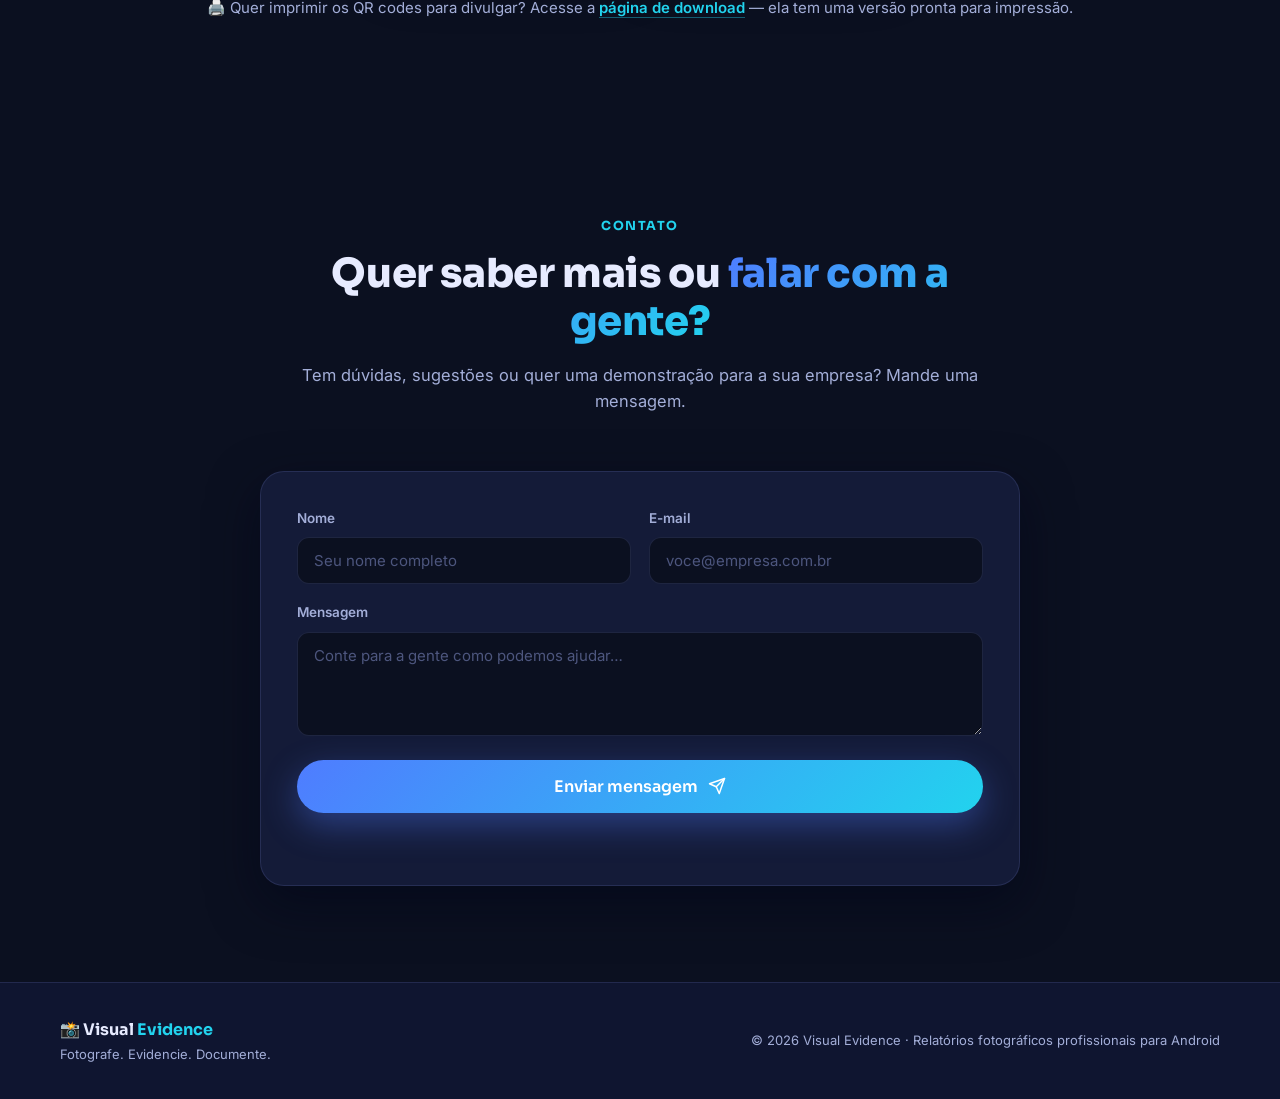
==== commit 120fc6b6: "Atualiza site para versao 1.3" ====
--- a/index.html
+++ b/index.html
@@ -27,7 +27,7 @@
         <a href="#contato" class="nav__link">Contato</a>
         <a href="baixar.html" class="nav__link">Baixar</a>
         <a href="#capturas" class="nav__link">Capturas</a>
-        <a href="downloads/VisualEvidence-v1.2.apk" class="btn btn--primary nav__cta" download>
+        <a href="downloads/VisualEvidence-v1.3.apk" class="btn btn--primary nav__cta" download>
           <svg viewBox="0 0 24 24" width="18" height="18" fill="none" stroke="currentColor" stroke-width="2" stroke-linecap="round" stroke-linejoin="round" aria-hidden="true"><path d="M21 15v4a2 2 0 0 1-2 2H5a2 2 0 0 1-2-2v-4"/><polyline points="7 10 12 15 17 10"/><line x1="12" y1="15" x2="12" y2="3"/></svg>
           Baixar APK
         </a>
@@ -57,7 +57,7 @@
             vistorias — prontos para entregar, mesmo sem internet.
           </p>
           <div class="hero__actions">
-            <a href="downloads/VisualEvidence-v1.2.apk" class="btn btn--primary btn--lg" download>
+            <a href="downloads/VisualEvidence-v1.3.apk" class="btn btn--primary btn--lg" download>
               <svg viewBox="0 0 24 24" width="20" height="20" fill="none" stroke="currentColor" stroke-width="2" stroke-linecap="round" stroke-linejoin="round" aria-hidden="true"><path d="M21 15v4a2 2 0 0 1-2 2H5a2 2 0 0 1-2-2v-4"/><polyline points="7 10 12 15 17 10"/><line x1="12" y1="15" x2="12" y2="3"/></svg>
               Baixar agora
             </a>
@@ -291,7 +291,7 @@
             <h2 class="cta__title">A prova fotográfica que o seu relatório precisa</h2>
             <p class="cta__text">Leve e compatível com Android 5.0 ou superior, incluindo aparelhos mais antigos. Instale em segundos.</p>
           </div>
-          <a href="downloads/VisualEvidence-v1.2.apk" class="btn btn--primary btn--lg" download>
+          <a href="downloads/VisualEvidence-v1.3.apk" class="btn btn--primary btn--lg" download>
             <svg viewBox="0 0 24 24" width="20" height="20" fill="none" stroke="currentColor" stroke-width="2" stroke-linecap="round" stroke-linejoin="round" aria-hidden="true"><path d="M21 15v4a2 2 0 0 1-2 2H5a2 2 0 0 1-2-2v-4"/><polyline points="7 10 12 15 17 10"/><line x1="12" y1="15" x2="12" y2="3"/></svg>
             Baixar APK grátis
           </a>
@@ -364,7 +364,7 @@
           <div class="qr-card">
             <img src="img/qr-apk.png" alt="QR code para baixar o APK do Visual Evidence" width="220" height="220" loading="lazy" />
             <p class="qr-card__label">📲 Baixar o app</p>
-            <p class="qr-card__hint">APK direto · 5,6 MB</p>
+            <p class="qr-card__hint">APK direto · 5,7 MB</p>
           </div>
           <div class="qr-card">
             <img src="img/qr-site.png" alt="QR code para abrir o site do Visual Evidence" width="220" height="220" loading="lazy" />
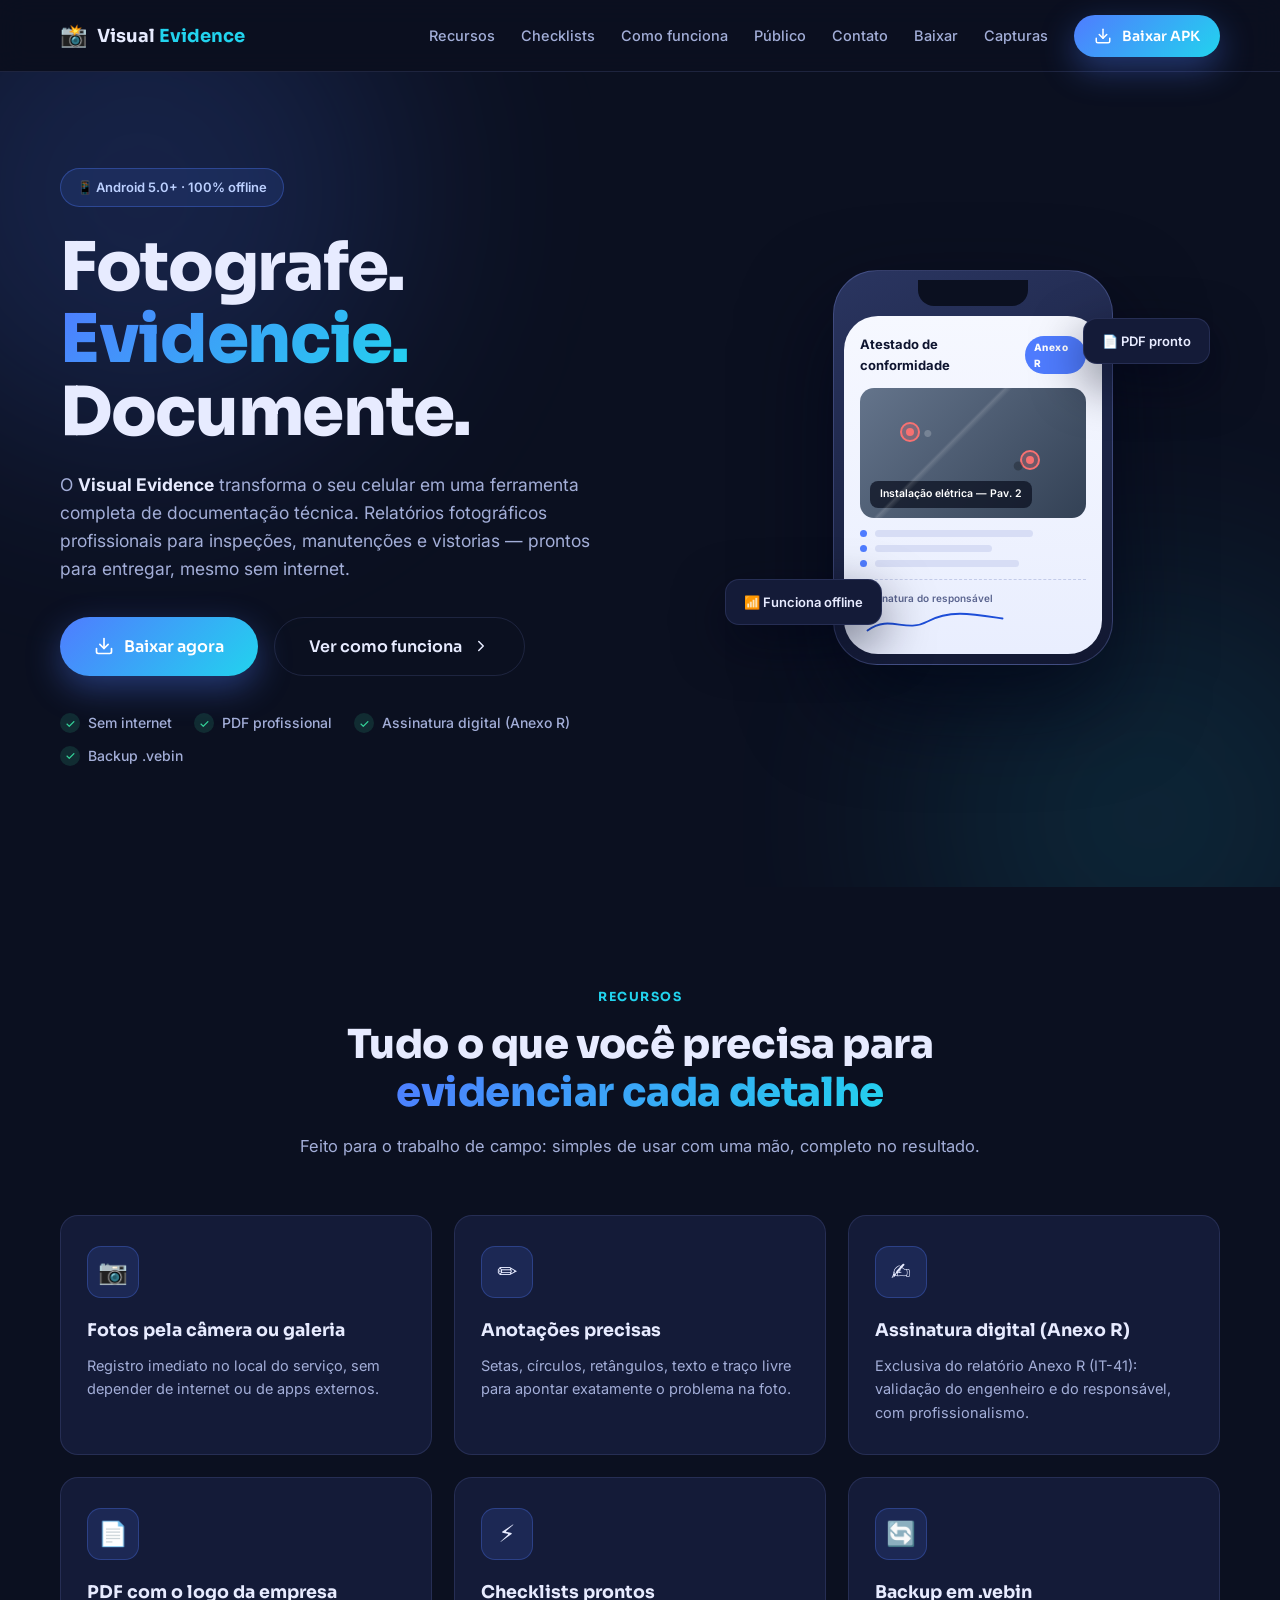
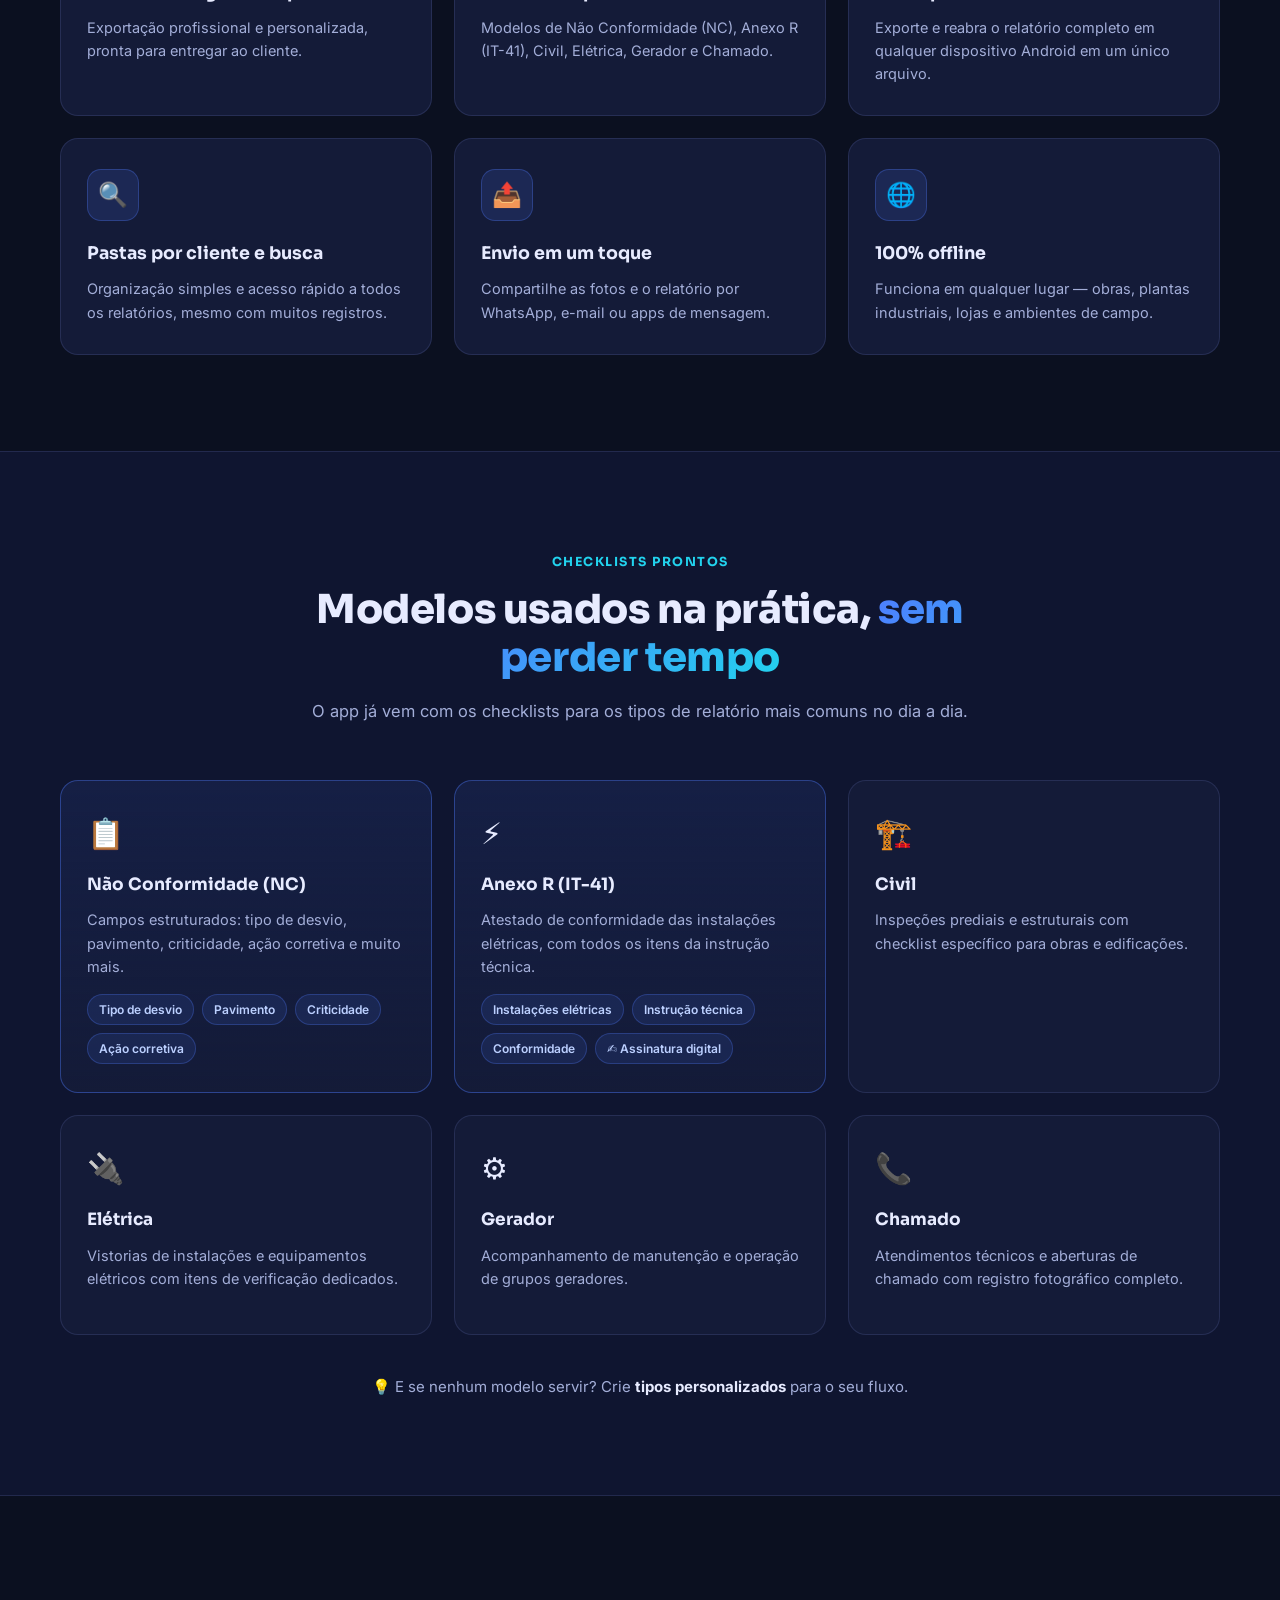
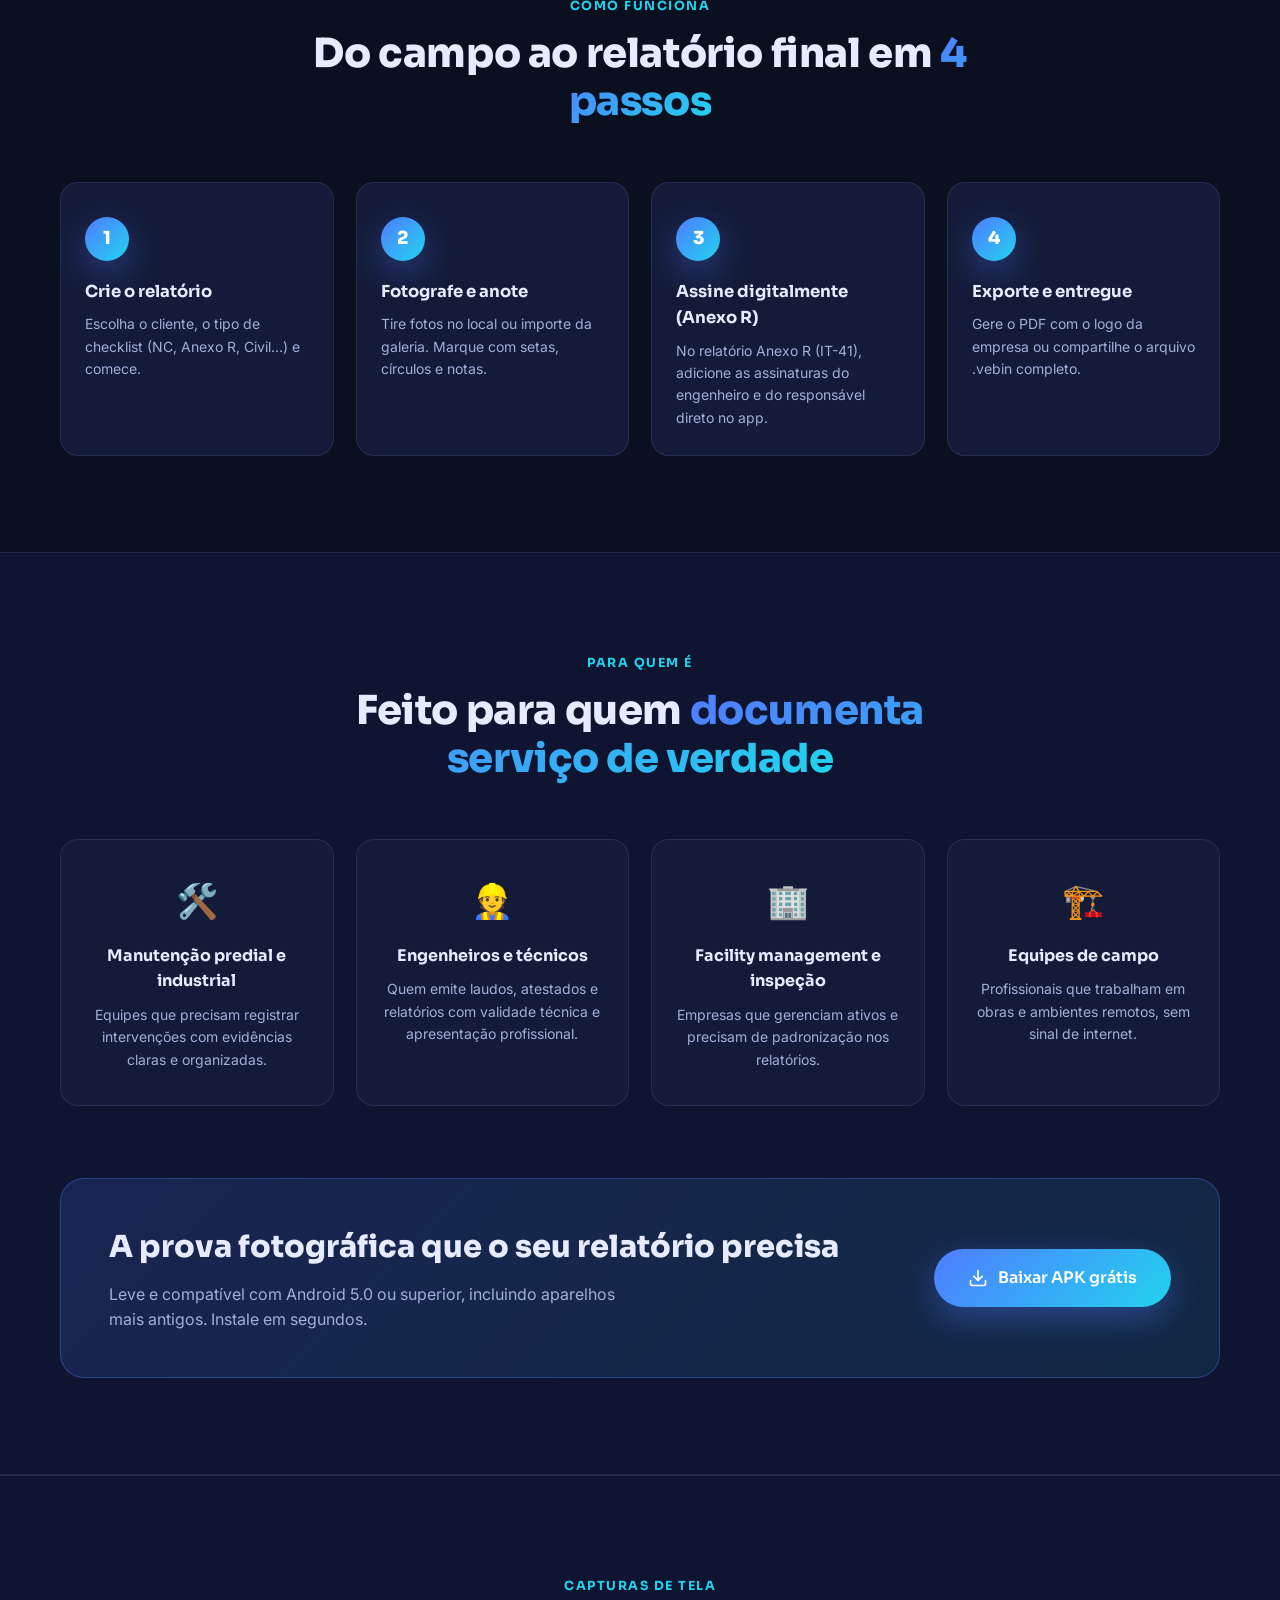
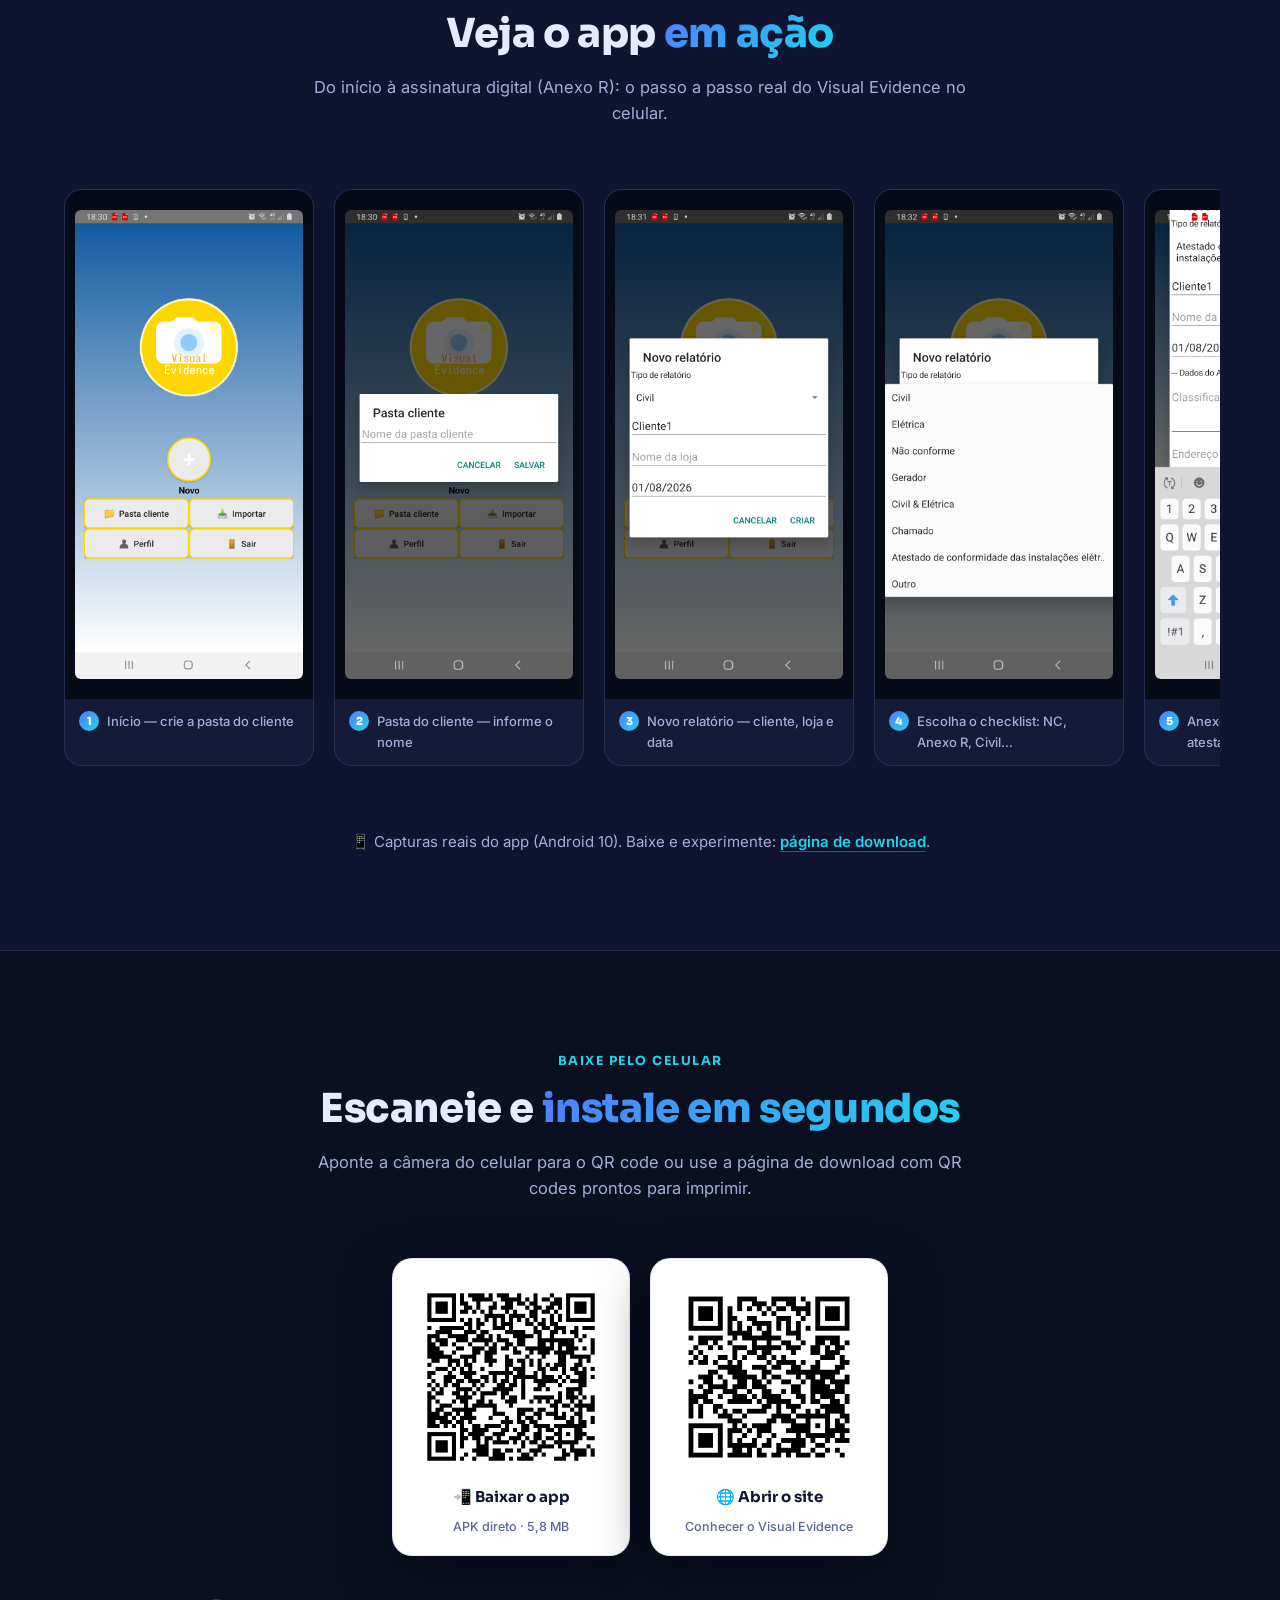
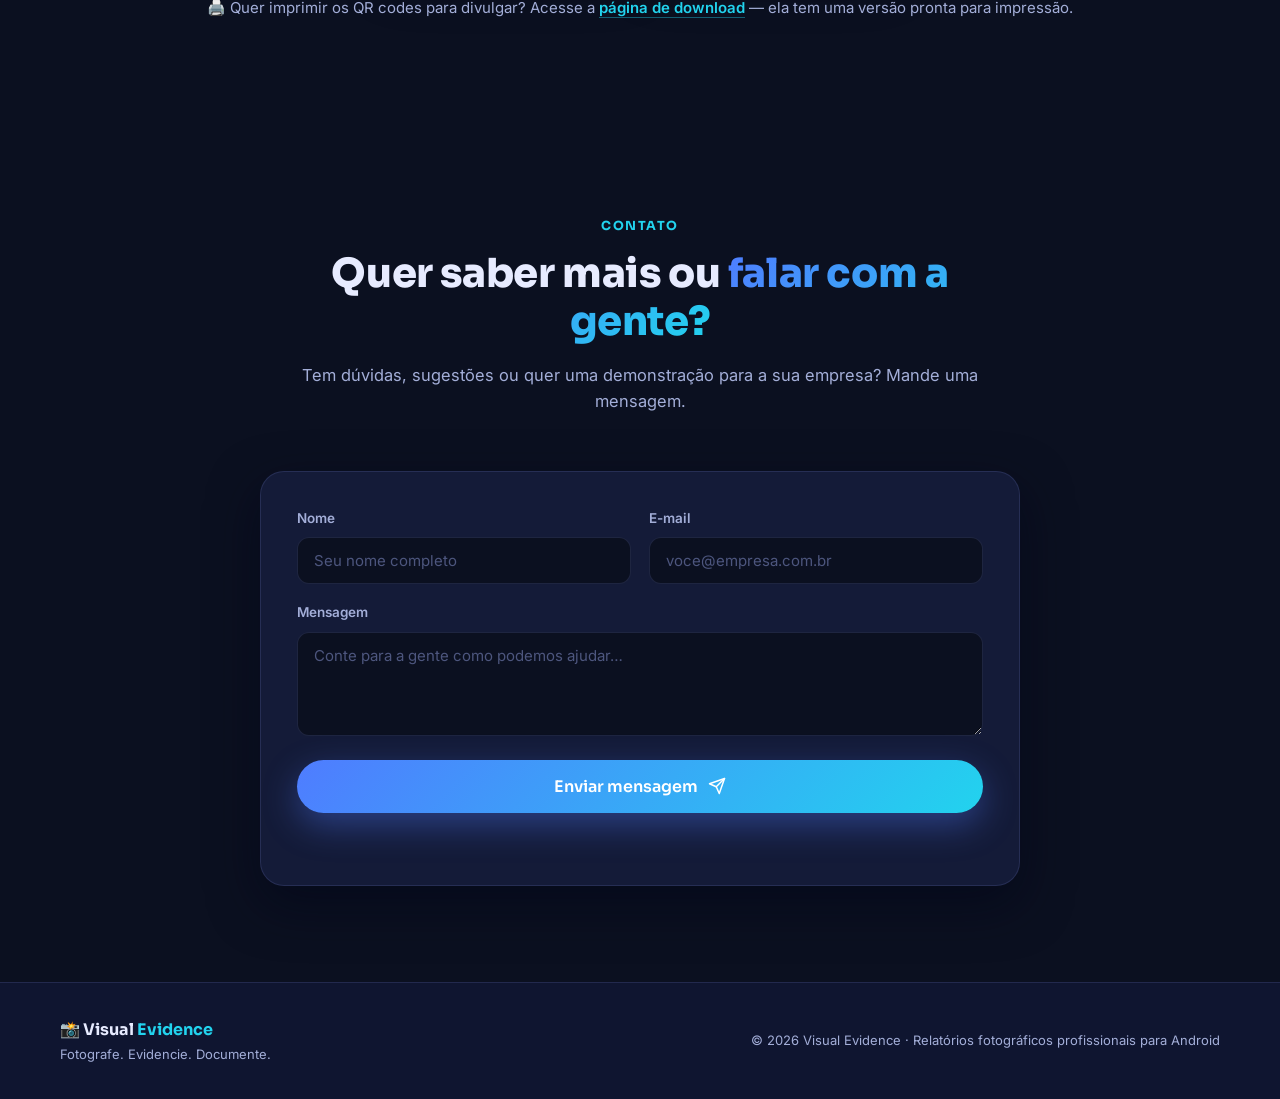
==== commit a4eaa4f1: "feat: atualiza Visual Evidence para v1.3.1 - Novo APK v1.3.1 com suporte ao Anexo O e melhorias nos " ====
--- a/index.html
+++ b/index.html
@@ -27,7 +27,7 @@
         <a href="#contato" class="nav__link">Contato</a>
         <a href="baixar.html" class="nav__link">Baixar</a>
         <a href="#capturas" class="nav__link">Capturas</a>
-        <a href="downloads/VisualEvidence-v1.3.apk" class="btn btn--primary nav__cta" download>
+        <a href="downloads/VisualEvidence-v1.3.1.apk" class="btn btn--primary nav__cta" download>
           <svg viewBox="0 0 24 24" width="18" height="18" fill="none" stroke="currentColor" stroke-width="2" stroke-linecap="round" stroke-linejoin="round" aria-hidden="true"><path d="M21 15v4a2 2 0 0 1-2 2H5a2 2 0 0 1-2-2v-4"/><polyline points="7 10 12 15 17 10"/><line x1="12" y1="15" x2="12" y2="3"/></svg>
           Baixar APK
         </a>
@@ -57,7 +57,7 @@
             vistorias — prontos para entregar, mesmo sem internet.
           </p>
           <div class="hero__actions">
-            <a href="downloads/VisualEvidence-v1.3.apk" class="btn btn--primary btn--lg" download>
+            <a href="downloads/VisualEvidence-v1.3.1.apk" class="btn btn--primary btn--lg" download>
               <svg viewBox="0 0 24 24" width="20" height="20" fill="none" stroke="currentColor" stroke-width="2" stroke-linecap="round" stroke-linejoin="round" aria-hidden="true"><path d="M21 15v4a2 2 0 0 1-2 2H5a2 2 0 0 1-2-2v-4"/><polyline points="7 10 12 15 17 10"/><line x1="12" y1="15" x2="12" y2="3"/></svg>
               Baixar agora
             </a>
@@ -291,7 +291,7 @@
             <h2 class="cta__title">A prova fotográfica que o seu relatório precisa</h2>
             <p class="cta__text">Leve e compatível com Android 5.0 ou superior, incluindo aparelhos mais antigos. Instale em segundos.</p>
           </div>
-          <a href="downloads/VisualEvidence-v1.3.apk" class="btn btn--primary btn--lg" download>
+          <a href="downloads/VisualEvidence-v1.3.1.apk" class="btn btn--primary btn--lg" download>
             <svg viewBox="0 0 24 24" width="20" height="20" fill="none" stroke="currentColor" stroke-width="2" stroke-linecap="round" stroke-linejoin="round" aria-hidden="true"><path d="M21 15v4a2 2 0 0 1-2 2H5a2 2 0 0 1-2-2v-4"/><polyline points="7 10 12 15 17 10"/><line x1="12" y1="15" x2="12" y2="3"/></svg>
             Baixar APK grátis
           </a>
@@ -364,7 +364,7 @@
           <div class="qr-card">
             <img src="img/qr-apk.png" alt="QR code para baixar o APK do Visual Evidence" width="220" height="220" loading="lazy" />
             <p class="qr-card__label">📲 Baixar o app</p>
-            <p class="qr-card__hint">APK direto · 5,7 MB</p>
+            <p class="qr-card__hint">APK direto · 5,8 MB</p>
           </div>
           <div class="qr-card">
             <img src="img/qr-site.png" alt="QR code para abrir o site do Visual Evidence" width="220" height="220" loading="lazy" />
